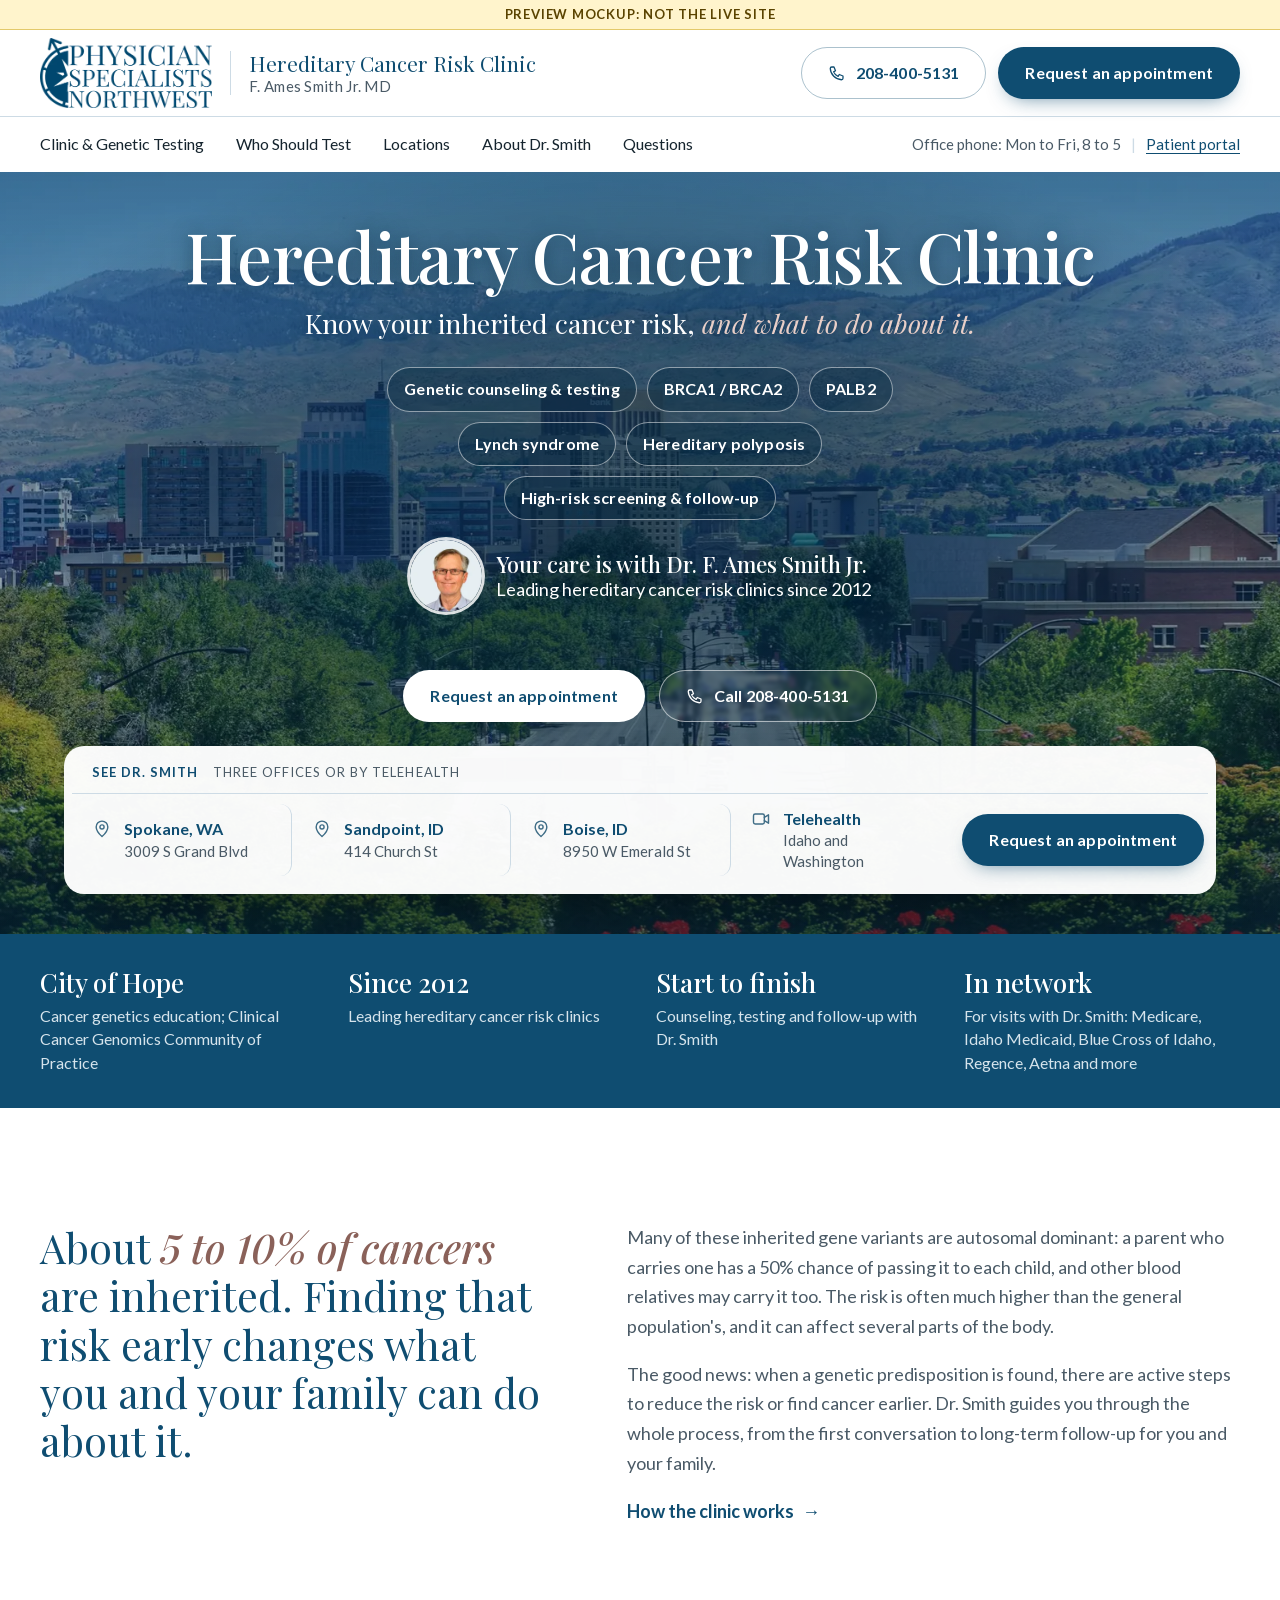
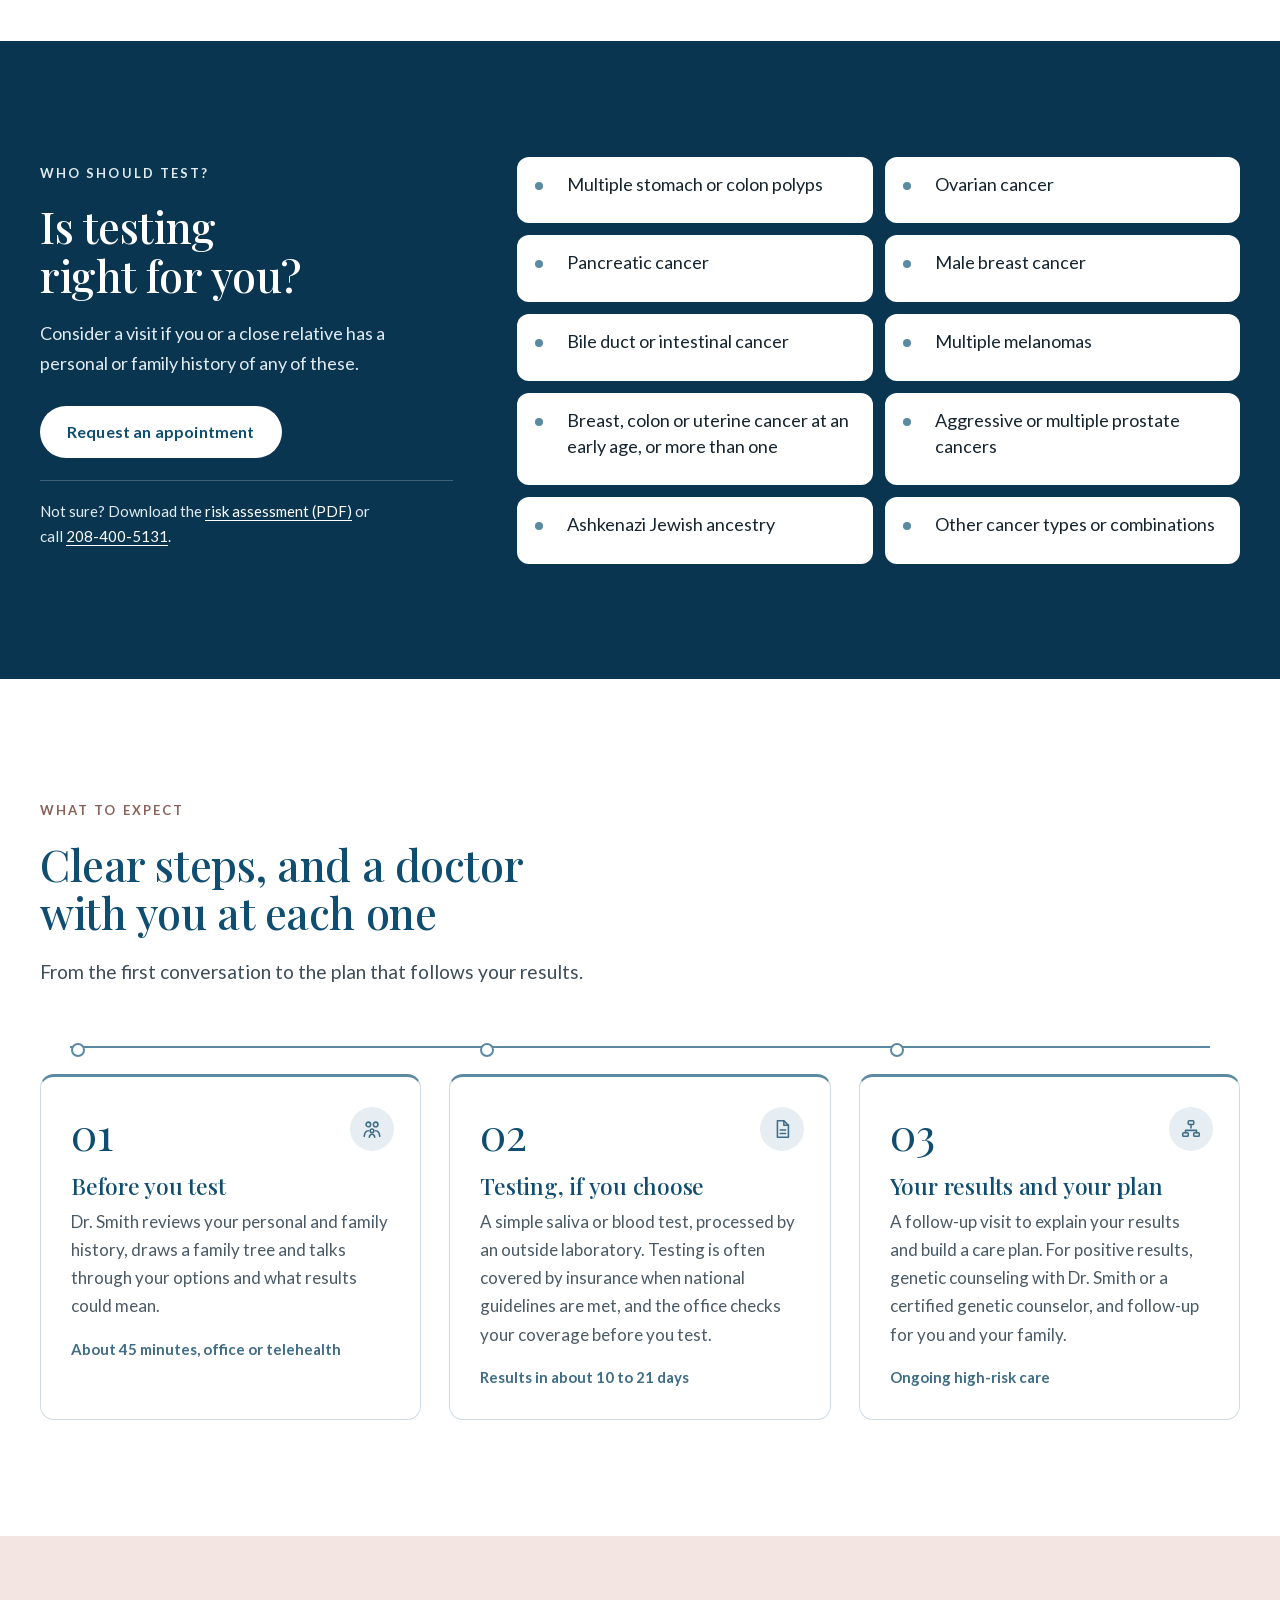
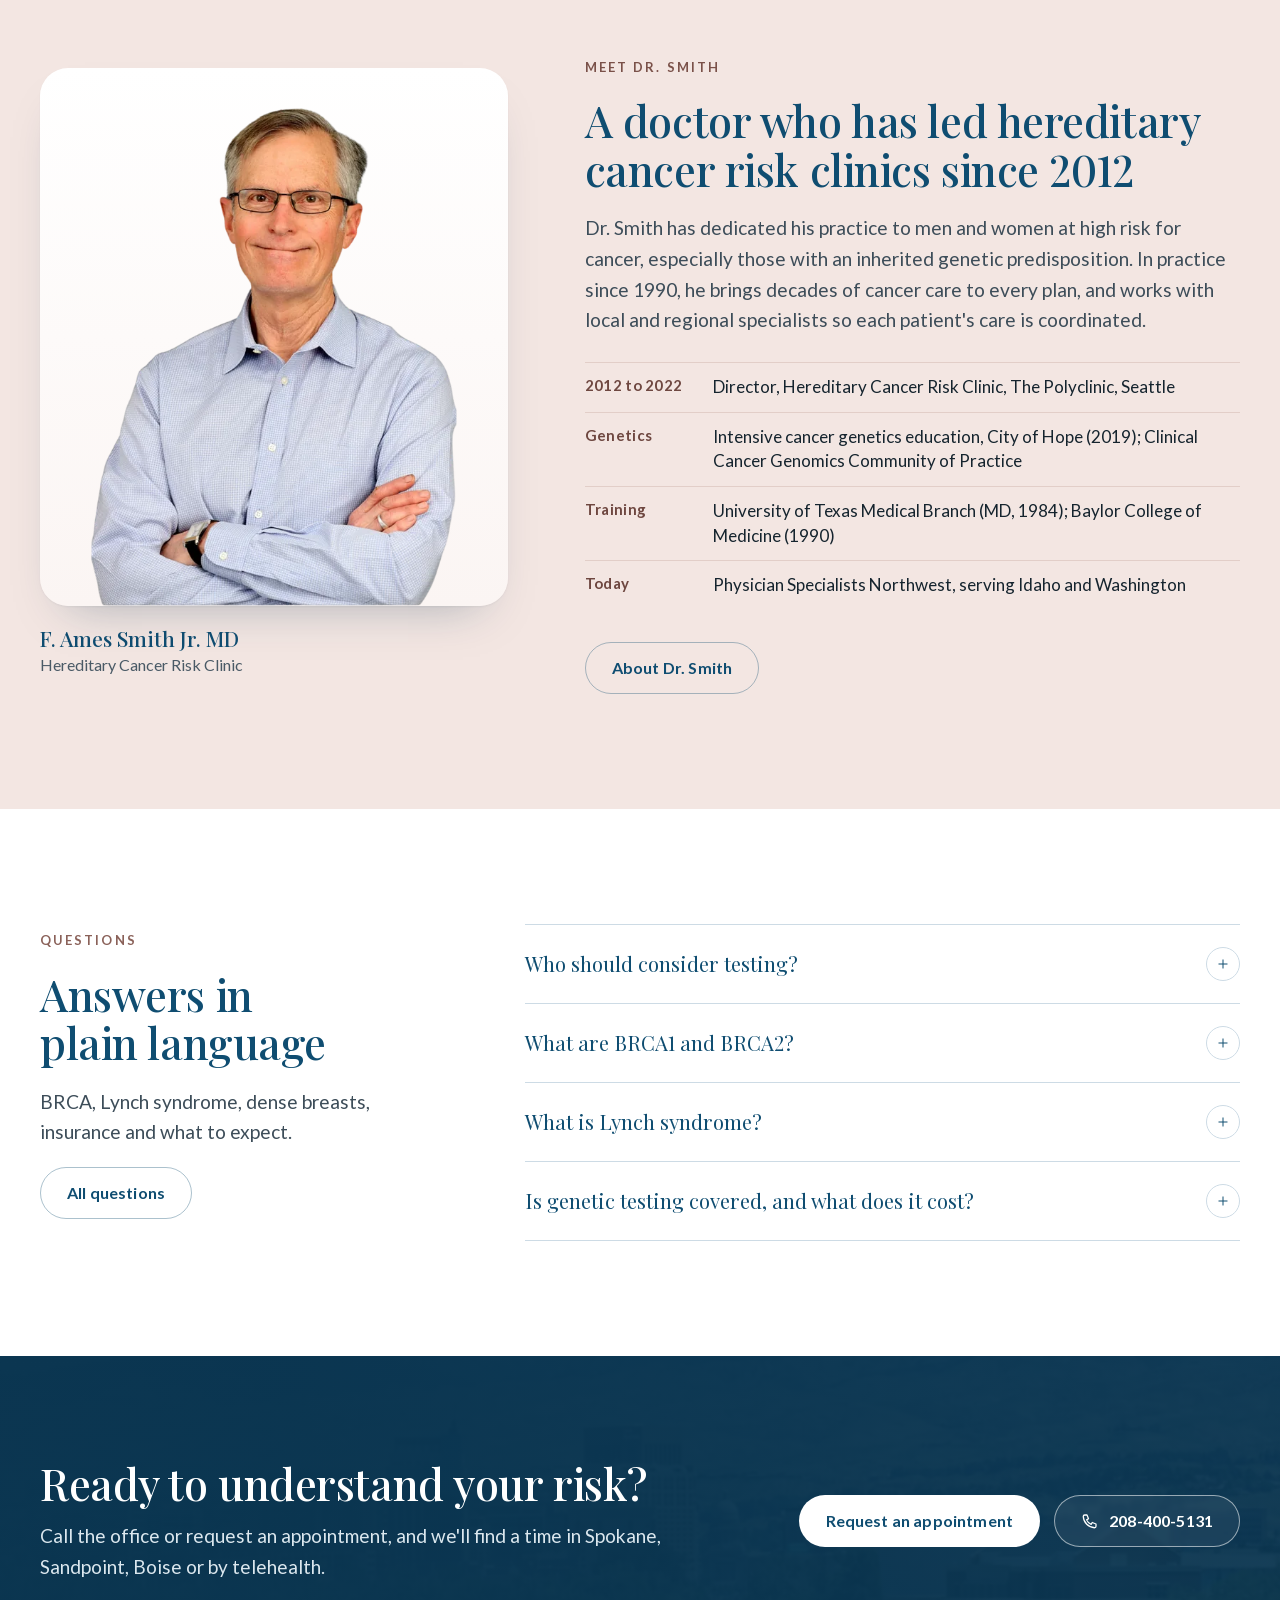
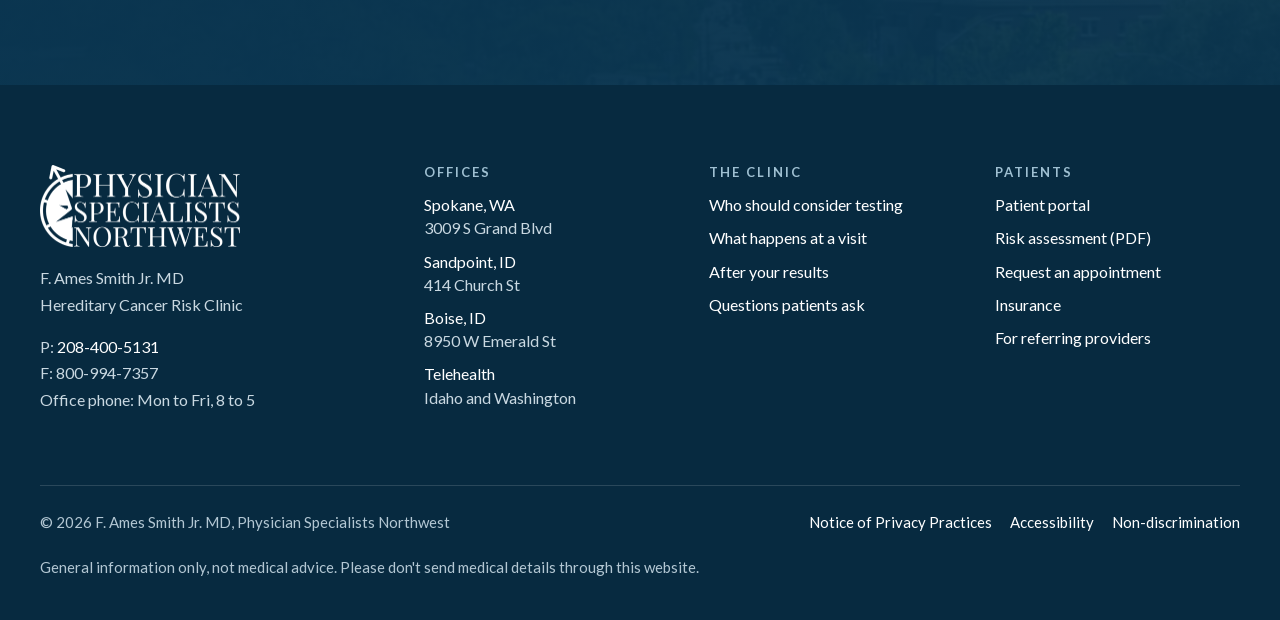
==== psnw/index.html @ 7f8da74e "PSNW preview: ADDED 8 smooth page transitions (cross-document View Transitions + prerender on hover," ====
<!doctype html>
<html lang="en"><head>
<meta charset="utf-8"><meta name="viewport" content="width=device-width, initial-scale=1, viewport-fit=cover">
<title>Hereditary Cancer Risk Clinic | BRCA and Lynch Syndrome Testing | Spokane, Sandpoint, Boise</title>
<meta name="description" content="Dr. F. Ames Smith Jr. leads the Hereditary Cancer Risk Clinic: counseling, genetic testing (BRCA, PALB2, Lynch syndrome) and ongoing care. Offices in Spokane, Sandpoint and Boise, plus telehealth in Idaho and Washington.">
<meta name="robots" content="noindex"><!-- MOCKUP: remove noindex at launch -->
<meta name="theme-color" content="#0f4d71">
<meta property="og:type" content="website"><meta property="og:site_name" content="Physician Specialists Northwest">
<meta property="og:title" content="Hereditary Cancer Risk Clinic | BRCA and Lynch Syndrome Testing | Spokane, Sandpoint, Boise"><meta property="og:description" content="Dr. F. Ames Smith Jr. leads the Hereditary Cancer Risk Clinic: counseling, genetic testing (BRCA, PALB2, Lynch syndrome) and ongoing care. Offices in Spokane, Sandpoint and Boise, plus telehealth in Idaho and Washington.">
<meta property="og:url" content="https://goldwareos.github.io/goldware-previews/psnw/index.html"><meta property="og:image" content="https://goldwareos.github.io/goldware-previews/psnw/assets/img/share-1200x630.jpg">
<meta property="og:image:width" content="1200"><meta property="og:image:height" content="630"><meta property="og:image:alt" content="Hereditary Cancer Risk Clinic, Physician Specialists Northwest, with Dr. F. Ames Smith Jr.">
<meta name="twitter:card" content="summary_large_image"><meta name="twitter:title" content="Hereditary Cancer Risk Clinic | BRCA and Lynch Syndrome Testing | Spokane, Sandpoint, Boise"><meta name="twitter:description" content="Dr. F. Ames Smith Jr. leads the Hereditary Cancer Risk Clinic: counseling, genetic testing (BRCA, PALB2, Lynch syndrome) and ongoing care. Offices in Spokane, Sandpoint and Boise, plus telehealth in Idaho and Washington."><meta name="twitter:image" content="https://goldwareos.github.io/goldware-previews/psnw/assets/img/share-1200x630.jpg">
<link rel="preload" href="assets/fonts/PlayfairDisplay-normal-400-700.woff2" as="font" type="font/woff2" crossorigin>
<link rel="preload" href="assets/fonts/Lato-normal-400.woff2" as="font" type="font/woff2" crossorigin>
<link rel="preload" href="assets/fonts/Lato-normal-700.woff2" as="font" type="font/woff2" crossorigin>
<link rel="preload" as="image" href="assets/img/boise-1080.webp" imagesrcset="assets/img/boise-phone-720.webp 720w, assets/img/boise-1080.webp 1080w, assets/img/boise-1920.webp 1920w" imagesizes="100vw" fetchpriority="high">
<link rel="icon" href="assets/img/favicon.png" type="image/png">
<script>addEventListener('pagereveal',function(e){document.documentElement.dataset.vt=e.viewTransition?'1':'0'})</script>
<script type="speculationrules">{"prerender": [{"where": {"and": [{"selector_matches": "a[href$='.html'], a[href*='.html?'], a[href*='.html#']"}, {"not": {"selector_matches": "a[href^='http'], a[href^='tel:'], a[target]"}}]}, "eagerness": "moderate"}]}</script>
<link rel="stylesheet" href="assets/css/site.css?v=4b7cbd7a">
<script type="application/ld+json">{"@context": "https://schema.org", "@graph": [{"@type": "Physician", "@id": "https://physicianspecialistsnw.com/#dr-smith", "name": "F. Ames Smith Jr., MD", "medicalSpecialty": ["Genetic", "Oncologic"], "telephone": "+1-208-400-5131", "url": "https://physicianspecialistsnw.com/about", "image": "https://physicianspecialistsnw.com/assets/img/dr-smith-700.webp", "alumniOf": [{"@type": "CollegeOrUniversity", "name": "University of Texas Medical Branch at Galveston"}, {"@type": "CollegeOrUniversity", "name": "Baylor College of Medicine"}], "sameAs": ["https://www.healthgrades.com/physician/dr-floyd-smith-yjs8w", "https://doximity.com/pub/floyd-smith-md-17cbc64e", "https://linkedin.com/in/f-ames-smith-jr-md-5452a832", "https://independentdocsid.com/f-ames-smith-jr-md"]}, {"@type": "MedicalClinic", "@id": "https://physicianspecialistsnw.com/locations#spokane", "name": "Hereditary Cancer Risk Clinic, Spokane", "parentOrganization": {"@type": "MedicalOrganization", "name": "Physician Specialists Northwest"}, "telephone": "+1-208-400-5131", "faxNumber": "+1-800-994-7357", "address": {"@type": "PostalAddress", "streetAddress": "3009 S Grand Blvd", "addressLocality": "Spokane", "addressRegion": "WA", "postalCode": "99203", "addressCountry": "US"}, "medicalSpecialty": "Genetic", "employee": {"@id": "https://physicianspecialistsnw.com/#dr-smith"}, "isAcceptingNewPatients": true, "geo": {"@type": "GeoCoordinates", "latitude": 47.627069, "longitude": -117.400809}}, {"@type": "MedicalClinic", "@id": "https://physicianspecialistsnw.com/locations#sandpoint", "name": "Hereditary Cancer Risk Clinic, Sandpoint", "parentOrganization": {"@type": "MedicalOrganization", "name": "Physician Specialists Northwest"}, "telephone": "+1-208-400-5131", "faxNumber": "+1-800-994-7357", "address": {"@type": "PostalAddress", "streetAddress": "414 Church St", "addressLocality": "Sandpoint", "addressRegion": "ID", "postalCode": "83864", "addressCountry": "US"}, "medicalSpecialty": "Genetic", "employee": {"@id": "https://physicianspecialistsnw.com/#dr-smith"}, "isAcceptingNewPatients": true, "geo": {"@type": "GeoCoordinates", "latitude": 48.2741097, "longitude": -116.5521827}}, {"@type": "MedicalClinic", "@id": "https://physicianspecialistsnw.com/locations#boise", "name": "Hereditary Cancer Risk Clinic, Boise", "parentOrganization": {"@type": "MedicalOrganization", "name": "Physician Specialists Northwest"}, "telephone": "+1-208-400-5131", "faxNumber": "+1-800-994-7357", "address": {"@type": "PostalAddress", "streetAddress": "8950 W Emerald St", "addressLocality": "Boise", "addressRegion": "ID", "postalCode": "83704", "addressCountry": "US"}, "medicalSpecialty": "Genetic", "employee": {"@id": "https://physicianspecialistsnw.com/#dr-smith"}, "isAcceptingNewPatients": true, "geo": {"@type": "GeoCoordinates", "latitude": 43.6119471, "longitude": -116.2933028}}]}</script>
</head><body>
<a class="skip" href="#main">Skip to content</a>
<aside class="mock-strip" aria-label="Preview notice">Preview mockup: not the live site</aside>
<header class="site-top"><div class="site-header"><div class="wrap">
<a class="brand" href="index.html" aria-label="Hereditary Cancer Risk Clinic, Physician Specialists Northwest, home"><img src="assets/img/logo-navy-400.webp" width="400" height="166" alt=""><span class="lockup"><img class="mini-mark" src="assets/img/mark-96.webp" width="28" height="28" alt=""><b>Hereditary Cancer Risk Clinic</b><span>F. Ames Smith Jr. MD</span></span></a>
<div class="header-cta"><a class="btn btn-outline" href="tel:+12084005131"><svg class="" viewBox="0 0 24 24" fill="none" stroke="currentColor" stroke-width="1.7" stroke-linecap="round" stroke-linejoin="round" aria-hidden="true"><path d="M5 4h3l2 5-2.5 1.5a11 11 0 0 0 6 6L15 14l5 2v3a2 2 0 0 1-2 2A16 16 0 0 1 3 6a2 2 0 0 1 2-2"/></svg>208-400-5131</a><a class="btn btn-primary" href="request.html">Request an appointment</a></div>
<button class="menu-toggle" type="button" aria-expanded="false" aria-controls="mobile-nav"><svg class="i-open" viewBox="0 0 24 24" fill="none" stroke="currentColor" stroke-width="1.7" stroke-linecap="round" stroke-linejoin="round" aria-hidden="true"><path d="M4 7h16M4 12h16M4 17h16"/></svg><svg class="i-close" viewBox="0 0 24 24" fill="none" stroke="currentColor" stroke-width="1.7" stroke-linecap="round" stroke-linejoin="round" aria-hidden="true"><path d="M6 6l12 12M18 6 6 18"/></svg><span class="label">Menu</span></button>
</div>
<div class="nav-row"><div class="wrap"><nav class="nav" aria-label="Main"><ul><li><a href="clinic.html">Clinic &amp; Genetic Testing</a></li><li><a href="clinic.html#who">Who Should Test</a></li><li><a href="locations.html">Locations</a></li><li><a href="about.html">About Dr. Smith</a></li><li><a href="faq.html">Questions</a></li></ul></nav>
<p class="nav-meta">Office phone: Mon to Fri, 8 to 5<span class="sep">|</span><a href="https://pp-wfe-999.advancedmd.com/157589/account/logon">Patient portal</a></p><a class="btn btn-primary nav-cta" href="request.html">Request an appointment</a></div></div>
</div></header>
<div class="mobile-nav" id="mobile-nav"><ul><li><a href="index.html">Home</a></li><li><a href="clinic.html">Clinic &amp; Genetic Testing</a></li><li><a href="clinic.html#who">Who Should Test</a></li><li><a href="locations.html">Locations</a></li><li><a href="about.html">About Dr. Smith</a></li><li><a href="faq.html">Questions</a></li></ul>
<a class="btn btn-primary" href="request.html">Request an appointment</a><a class="btn btn-outline" href="tel:+12084005131"><svg class="" viewBox="0 0 24 24" fill="none" stroke="currentColor" stroke-width="1.7" stroke-linecap="round" stroke-linejoin="round" aria-hidden="true"><path d="M5 4h3l2 5-2.5 1.5a11 11 0 0 0 6 6L15 14l5 2v3a2 2 0 0 1-2 2A16 16 0 0 1 3 6a2 2 0 0 1 2-2"/></svg>Call 208-400-5131</a>
<p style="margin-top:22px;color:var(--muted);font-size:15px">Office phone: Mon to Fri, 8 to 5. <a href="https://pp-wfe-999.advancedmd.com/157589/account/logon">Patient portal</a></p></div>
<main id="main">

<section class="hero hero-b" aria-labelledby="hero-title">
  <div class="hero-media"><img src="assets/img/boise-1920.webp" srcset="assets/img/boise-phone-720.webp 720w, assets/img/boise-1080.webp 1080w, assets/img/boise-1920.webp 1920w" sizes="100vw" width="1920" height="1080" alt="" fetchpriority="high"></div>
  <div class="hero-inner">
    <h1 id="hero-title">Hereditary Cancer Risk Clinic</h1>
    <p class="hero-sub">Know your inherited cancer risk, <em>and what to do about it.</em></p>
    <ul class="specialties" aria-label="What the clinic does"><li><a href="clinic.html#services">Genetic counseling &amp; testing</a></li><li><a href="faq.html#brca">BRCA1 / BRCA2</a></li><li><a href="faq.html#palb2">PALB2</a></li><li><a href="faq.html#lynch">Lynch syndrome</a></li><li><a href="faq.html#polyposis">Hereditary polyposis</a></li><li><a href="clinic.html#after">High-risk screening &amp; follow-up</a></li></ul>
    <p class="hero-cred"><img src="assets/img/dr-smith-avatar.webp" width="160" height="160" alt=""><span><b>Your care is with Dr. F. Ames Smith Jr.</b>Leading hereditary cancer risk clinics since 2012</span></p>
    <div class="hero-actions"><a class="btn btn-light" href="request.html">Request an appointment</a><a class="btn btn-ghost-light" href="tel:+12084005131"><svg class="" viewBox="0 0 24 24" fill="none" stroke="currentColor" stroke-width="1.7" stroke-linecap="round" stroke-linejoin="round" aria-hidden="true"><path d="M5 4h3l2 5-2.5 1.5a11 11 0 0 0 6 6L15 14l5 2v3a2 2 0 0 1-2 2A16 16 0 0 1 3 6a2 2 0 0 1 2-2"/></svg>Call 208-400-5131</a></div>
  </div>
  <div class="hero-dock reveal d2" role="region" aria-label="Where Dr. Smith sees patients">
    <p class="dock-label"><b>See Dr. Smith</b><span>Three offices or by telehealth</span></p>
    <a class="dock-item" href="locations.html#spokane"><svg class="" viewBox="0 0 24 24" fill="none" stroke="currentColor" stroke-width="1.7" stroke-linecap="round" stroke-linejoin="round" aria-hidden="true"><path d="M12 21s-7-6.2-7-11.5A7 7 0 0 1 19 9.5C19 14.8 12 21 12 21z"/><circle cx="12" cy="9.5" r="2.5"/></svg><span><b>Spokane, WA</b>3009 S Grand Blvd</span></a><a class="dock-item" href="locations.html#sandpoint"><svg class="" viewBox="0 0 24 24" fill="none" stroke="currentColor" stroke-width="1.7" stroke-linecap="round" stroke-linejoin="round" aria-hidden="true"><path d="M12 21s-7-6.2-7-11.5A7 7 0 0 1 19 9.5C19 14.8 12 21 12 21z"/><circle cx="12" cy="9.5" r="2.5"/></svg><span><b>Sandpoint, ID</b>414 Church St</span></a><a class="dock-item" href="locations.html#boise"><svg class="" viewBox="0 0 24 24" fill="none" stroke="currentColor" stroke-width="1.7" stroke-linecap="round" stroke-linejoin="round" aria-hidden="true"><path d="M12 21s-7-6.2-7-11.5A7 7 0 0 1 19 9.5C19 14.8 12 21 12 21z"/><circle cx="12" cy="9.5" r="2.5"/></svg><span><b>Boise, ID</b>8950 W Emerald St</span></a>
    <a class="dock-item" href="locations.html#telehealth"><svg class="" viewBox="0 0 24 24" fill="none" stroke="currentColor" stroke-width="1.7" stroke-linecap="round" stroke-linejoin="round" aria-hidden="true"><rect x="3" y="6" width="13" height="12" rx="2"/><path d="m16 10 5-3v10l-5-3"/></svg><span><b>Telehealth</b>Idaho and Washington</span></a>
    <a class="btn btn-primary" href="request.html">Request an appointment</a>
  </div>
</section>
<section class="cred-strip" aria-label="Why patients choose the clinic"><div class="wrap"><ul>
  <li><b>City of Hope</b><span>Cancer genetics education; Clinical Cancer Genomics Community of Practice</span></li>
  <li><b>Since 2012</b><span>Leading hereditary cancer risk clinics</span></li>
  <li><b>Start to finish</b><span>Counseling, testing and follow-up with Dr. Smith</span></li>
  <li><b>In network</b><span>For visits with Dr. Smith: Medicare, Idaho Medicaid, Blue Cross of Idaho, Regence, Aetna and more</span></li>
</ul></div></section>

<section class="section"><div class="wrap statement">
  <p class="big reveal">About <strong>5 to 10% of cancers</strong> are inherited. Finding that risk early changes what you and your family can do about it.</p>
  <div class="body reveal d1">
    <p>Many of these inherited gene variants are autosomal dominant: a parent who carries one has a 50% chance of passing it to each child, and other blood relatives may carry it too. The risk is often much higher than the general population's, and it can affect several parts of the body.</p>
    <p>The good news: when a genetic predisposition is found, there are active steps to reduce the risk or find cancer earlier. Dr. Smith guides you through the whole process, from the first conversation to long-term follow-up for you and your family.</p>
    <a class="link-arrow" href="clinic.html">How the clinic works</a>
  </div>
</div></section>

<section class="section band-navy" id="who"><div class="wrap">
  <div class="who-card reveal">
    <div class="aside"><p class="eyebrow">Who should test?</p><h2>Is testing right for you?</h2>
      <p>Consider a visit if you or a close relative has a personal or family history of any of these.</p>
      <a class="btn btn-light" href="request.html" style="margin-top:10px">Request an appointment</a>
      <p class="note">Not sure? Download the <a href="https://assets.cdn.filesafe.space/t2vMjWB3c8cz5rl9CGtm/media/6a6a5ecaeb781ab262b38d50.pdf">risk assessment (PDF)</a> or call <a href="tel:+12084005131">208-400-5131</a>.</p></div>
    <ul class="checklist"><li><span class="dot" aria-hidden="true"></span><span>Multiple stomach or colon polyps</span></li><li><span class="dot" aria-hidden="true"></span><span>Ovarian cancer</span></li><li><span class="dot" aria-hidden="true"></span><span>Pancreatic cancer</span></li><li><span class="dot" aria-hidden="true"></span><span>Male breast cancer</span></li><li><span class="dot" aria-hidden="true"></span><span>Bile duct or intestinal cancer</span></li><li><span class="dot" aria-hidden="true"></span><span>Multiple melanomas</span></li><li><span class="dot" aria-hidden="true"></span><span>Breast, colon or uterine cancer at an early age, or more than one</span></li><li><span class="dot" aria-hidden="true"></span><span>Aggressive or multiple prostate cancers</span></li><li><span class="dot" aria-hidden="true"></span><span>Ashkenazi Jewish ancestry</span></li><li><span class="dot" aria-hidden="true"></span><span>Other cancer types or combinations</span></li></ul>
  </div>
</div></section>

<section class="section"><div class="wrap">
  <div class="section-head reveal"><p class="eyebrow">What to expect</p><h2>Clear steps, and a doctor with you at each one</h2>
  <p class="lede">From the first conversation to the plan that follows your results.</p></div>
  <ol class="steps reveal draw">
    <li class="reveal"><span class="step-ic"><svg class="" viewBox="0 0 24 24" fill="none" stroke="currentColor" stroke-width="1.7" stroke-linecap="round" stroke-linejoin="round" aria-hidden="true"><circle cx="8" cy="7" r="2.5"/><circle cx="16" cy="7" r="2.5"/><circle cx="12" cy="14" r="2"/><path d="M3.5 20c.5-4 2.3-6 4.5-6M20.5 20c-.5-4-2.3-6-4.5-6M9 21c.3-2.2 1.3-3.3 3-3.3s2.7 1.1 3 3.3"/></svg></span><h3>Before you test</h3><p>Dr. Smith reviews your personal and family history, draws a family tree and talks through your options and what results could mean.</p><p class="meta">About 45 minutes, office or telehealth</p></li>
    <li class="reveal d1"><span class="step-ic"><svg class="" viewBox="0 0 24 24" fill="none" stroke="currentColor" stroke-width="1.7" stroke-linecap="round" stroke-linejoin="round" aria-hidden="true"><path d="M7 3h7l5 5v13H7z"/><path d="M14 3v5h5M10 13h6M10 17h6"/></svg></span><h3>Testing, if you choose</h3><p>A simple saliva or blood test, processed by an outside laboratory. Testing is often covered by insurance when national guidelines are met, and the office checks your coverage before you test.</p><p class="meta">Results in about 10 to 21 days</p></li>
    <li class="reveal d2"><span class="step-ic"><svg class="" viewBox="0 0 24 24" fill="none" stroke="currentColor" stroke-width="1.7" stroke-linecap="round" stroke-linejoin="round" aria-hidden="true"><rect x="9" y="3" width="6" height="4" rx="1"/><rect x="3" y="16" width="6" height="4" rx="1"/><rect x="15" y="16" width="6" height="4" rx="1"/><path d="M12 7v4M6 16v-2.5h12V16"/></svg></span><h3>Your results and your plan</h3><p>A follow-up visit to explain your results and build a care plan. For positive results, genetic counseling with Dr. Smith or a certified genetic counselor, and follow-up for you and your family.</p><p class="meta">Ongoing high-risk care</p></li>
  </ol>
</div></section>

<section class="section band-rose"><div class="wrap doctor">
  <figure class="portrait-fig reveal"><div class="portrait"><img src="assets/img/dr-smith-700.webp" srcset="assets/img/dr-smith-700.webp 514w, assets/img/dr-smith-1100.webp 807w" sizes="(max-width: 1024px) 80vw, 420px" width="807" height="1100" alt="Dr. F. Ames Smith Jr." loading="lazy"></div><p class="badge"><b>F. Ames Smith Jr. MD</b>Hereditary Cancer Risk Clinic</p></figure>
  <div class="reveal d1"><p class="eyebrow">Meet Dr. Smith</p>
    <h2>A doctor who has led hereditary cancer risk clinics since 2012</h2>
    <p class="lede">Dr. Smith has dedicated his practice to men and women at high risk for cancer, especially those with an inherited genetic predisposition. In practice since 1990, he brings decades of cancer care to every plan, and works with local and regional specialists so each patient's care is coordinated.</p>
    <ul class="pedigree">
      <li><span>2012 to 2022</span><span>Director, Hereditary Cancer Risk Clinic, The Polyclinic, Seattle</span></li>
      <li><span>Genetics</span><span>Intensive cancer genetics education, City of Hope (2019); Clinical Cancer Genomics Community of Practice</span></li>
      <li><span>Training</span><span>University of Texas Medical Branch (MD, 1984); Baylor College of Medicine (1990)</span></li>
      <li><span>Today</span><span>Physician Specialists Northwest, serving Idaho and Washington</span></li>
    </ul>
    <a class="btn btn-outline" href="about.html">About Dr. Smith</a>
  </div>
</div></section>

<section class="section"><div class="wrap faq-teaser">
  <div class="reveal"><p class="eyebrow">Questions</p><h2>Answers in plain language</h2><p class="lede">BRCA, Lynch syndrome, dense breasts, insurance and what to expect.</p>
    <a class="btn btn-outline" href="faq.html">All questions</a>
</div>
  <div class="reveal d1"><div class="accordion"><details><summary><span>Who should consider testing?</span><span class="pm"><svg class="" viewBox="0 0 24 24" fill="none" stroke="currentColor" stroke-width="1.7" stroke-linecap="round" stroke-linejoin="round" aria-hidden="true"><path d="M12 5v14M5 12h14"/></svg></span></summary><div class="answer"><p>Testing is worth discussing if you or a close relative has had:</p><ul><li>Multiple stomach or colon polyps</li><li>Ovarian cancer</li><li>Pancreatic cancer</li><li>Male breast cancer</li><li>Bile duct or intestinal cancer</li><li>Multiple melanomas</li><li>Breast, colon or uterine cancer at an early age, or more than one</li><li>Aggressive or multiple prostate cancers</li><li>Ashkenazi Jewish ancestry</li><li>Other cancer types or combinations</li></ul><p>A relative who has already tested positive is another reason to talk with Dr. Smith.</p></div></details><details><summary><span>What are BRCA1 and BRCA2?</span><span class="pm"><svg class="" viewBox="0 0 24 24" fill="none" stroke="currentColor" stroke-width="1.7" stroke-linecap="round" stroke-linejoin="round" aria-hidden="true"><path d="M12 5v14M5 12h14"/></svg></span></summary><div class="answer"><p>BRCA1 and BRCA2 are the best-known genes linked to inherited breast and ovarian cancer risk. Harmful variants in them are also linked to pancreatic and prostate cancer. If testing finds a harmful BRCA1 or BRCA2 variant, screening and prevention plans can lower risk or catch cancer earlier. <span class="draft">Draft for Dr. Smith</span></p></div></details><details><summary><span>What is Lynch syndrome?</span><span class="pm"><svg class="" viewBox="0 0 24 24" fill="none" stroke="currentColor" stroke-width="1.7" stroke-linecap="round" stroke-linejoin="round" aria-hidden="true"><path d="M12 5v14M5 12h14"/></svg></span></summary><div class="answer"><p>Lynch syndrome is an inherited condition, caused by a harmful variant in genes such as MLH1, MSH2 or MSH6, that raises the risk of colon and uterine cancer and several others, often at younger ages. Knowing about it means colon and other screening can start earlier. <span class="draft">Draft for Dr. Smith</span></p></div></details><details><summary><span>Is genetic testing covered, and what does it cost?</span><span class="pm"><svg class="" viewBox="0 0 24 24" fill="none" stroke="currentColor" stroke-width="1.7" stroke-linecap="round" stroke-linejoin="round" aria-hidden="true"><path d="M12 5v14M5 12h14"/></svg></span></summary><div class="answer"><p>Your visits with Dr. Smith are billed to your health insurance. The genetic test itself is processed by an outside laboratory, separately from your visits. Genetic testing is often covered by insurance when national testing guidelines are met, and what you pay depends on your plan. The office checks your coverage before you test. Questions about cost? Call <a href="tel:+12084005131">208-400-5131</a>. <span class="draft">Draft for Dr. Smith</span></p></div></details></div></div>
</div></section>

<section class="cta-band"><div class="wrap">
  <div><h2>Ready to understand your risk?</h2><p>Call the office or request an appointment, and we'll find a time in Spokane, Sandpoint, Boise or by telehealth.</p></div>
  <div class="actions"><a class="btn btn-light" href="request.html">Request an appointment</a><a class="btn btn-ghost-light" href="tel:+12084005131"><svg class="" viewBox="0 0 24 24" fill="none" stroke="currentColor" stroke-width="1.7" stroke-linecap="round" stroke-linejoin="round" aria-hidden="true"><path d="M5 4h3l2 5-2.5 1.5a11 11 0 0 0 6 6L15 14l5 2v3a2 2 0 0 1-2 2A16 16 0 0 1 3 6a2 2 0 0 1 2-2"/></svg>208-400-5131</a></div>
</div></section>

</main>
<footer class="site-footer"><div class="wrap"><div class="cols">
<div><img src="assets/img/logo-white-400.webp" width="400" height="166" alt="Physician Specialists Northwest" loading="lazy">
<p>F. Ames Smith Jr. MD<br>Hereditary Cancer Risk Clinic</p><p>P: <a href="tel:+12084005131">208-400-5131</a><br>F: <span class="nowrap">800-994-7357</span><br>Office phone: Mon to Fri, 8 to 5</p></div>
<div><h3>Offices</h3><ul><li><a href="locations.html#spokane">Spokane, WA</a><br>3009 S Grand Blvd</li><li><a href="locations.html#sandpoint">Sandpoint, ID</a><br>414 Church St</li><li><a href="locations.html#boise">Boise, ID</a><br>8950 W Emerald St</li><li><a href="locations.html#telehealth">Telehealth</a><br>Idaho and Washington</li></ul></div>
<div><h3>The clinic</h3><ul><li><a href="clinic.html#who">Who should consider testing</a></li><li><a href="clinic.html#visit">What happens at a visit</a></li><li><a href="clinic.html#after">After your results</a></li><li><a href="faq.html">Questions patients ask</a></li></ul></div>
<div><h3>Patients</h3><ul><li><a href="https://pp-wfe-999.advancedmd.com/157589/account/logon">Patient portal</a></li><li><a href="https://assets.cdn.filesafe.space/t2vMjWB3c8cz5rl9CGtm/media/6a6a5ecaeb781ab262b38d50.pdf">Risk assessment (PDF)</a></li><li><a href="request.html">Request an appointment</a></li><li><a href="faq.html#insurance">Insurance</a></li><li><a href="clinic.html#referrals">For referring providers</a></li></ul></div>
</div><div class="legal"><span>&copy; 2026 F. Ames Smith Jr. MD, Physician Specialists Northwest</span><span class="legal-links"><a href="legal.html#privacy">Notice of Privacy Practices</a><a href="legal.html#accessibility">Accessibility</a><a href="legal.html#nondiscrimination">Non-discrimination</a></span><span>General information only, not medical advice. Please don't send medical details through this website.</span></div></div></footer>
<nav class="action-bar" aria-label="Quick actions"><a class="btn btn-outline" href="tel:+12084005131"><svg class="" viewBox="0 0 24 24" fill="none" stroke="currentColor" stroke-width="1.7" stroke-linecap="round" stroke-linejoin="round" aria-hidden="true"><path d="M5 4h3l2 5-2.5 1.5a11 11 0 0 0 6 6L15 14l5 2v3a2 2 0 0 1-2 2A16 16 0 0 1 3 6a2 2 0 0 1 2-2"/></svg>Call</a><a class="btn btn-primary" href="request.html">Request an appointment</a></nav>
<script src="assets/js/site.js?v=ef774041" defer></script>
</body></html>
---- psnw/assets/css/site.css ----
/* Physician Specialists Northwest: hereditary-only refresh (MOCKUP, Nov 2026).
   Brand kept from the live site: logo, navy #0f4d71, sky #5b89a2, mist #f4f7f8, rose #a67c74.
   Type: Playfair Display (the logo's typeface) for display, Lato (the business card's typeface) for text.
   Text colours are tuned to pass WCAG AA; #5b89a2 and #a67c74 are used for accents and large text only. */
@font-face{font-family:'Lato';font-style:normal;font-weight:400;font-display:swap;src:url(../fonts/Lato-normal-400.woff2) format('woff2');unicode-range:U+0000-00FF,U+0131,U+0152-0153,U+02BB-02BC,U+02C6,U+02DA,U+02DC,U+0304,U+0308,U+0329,U+2000-206F,U+20AC,U+2122,U+2191,U+2193,U+2212,U+2215,U+FEFF,U+FFFD}
@font-face{font-family:'Lato';font-style:normal;font-weight:700;font-display:swap;src:url(../fonts/Lato-normal-700.woff2) format('woff2');unicode-range:U+0000-00FF,U+0131,U+0152-0153,U+02BB-02BC,U+02C6,U+02DA,U+02DC,U+0304,U+0308,U+0329,U+2000-206F,U+20AC,U+2122,U+2191,U+2193,U+2212,U+2215,U+FEFF,U+FFFD}
@font-face{font-family:'Playfair Display';font-style:italic;font-weight:400 500;font-display:swap;src:url(../fonts/PlayfairDisplay-italic-400-500.woff2) format('woff2');unicode-range:U+0000-00FF,U+0131,U+0152-0153,U+02BB-02BC,U+02C6,U+02DA,U+02DC,U+0304,U+0308,U+0329,U+2000-206F,U+20AC,U+2122,U+2191,U+2193,U+2212,U+2215,U+FEFF,U+FFFD}
@font-face{font-family:'Playfair Display';font-style:normal;font-weight:400 700;font-display:swap;src:url(../fonts/PlayfairDisplay-normal-400-700.woff2) format('woff2');unicode-range:U+0000-00FF,U+0131,U+0152-0153,U+02BB-02BC,U+02C6,U+02DA,U+02DC,U+0304,U+0308,U+0329,U+2000-206F,U+20AC,U+2122,U+2191,U+2193,U+2212,U+2215,U+FEFF,U+FFFD}

:root {
  --navy: #0f4d71;
  --navy-deep: #0a3550;
  --navy-ink: #072a40;
  --sky: #5b89a2;
  --sky-text: #3f6d86;
  --sky-soft: #e6eef3;
  --mist: #f4f7f8;
  --paper: #fbfaf7;
  --rose: #a67c74;
  --rose-text: #8a6159;
  --rose-soft: #f6eeec;
  --ink: #15242e;
  --muted: #4a5a66;
  --line: #dbe4ea;
  --white: #fff;
  --serif: "Playfair Display", Georgia, "Times New Roman", serif;
  --sans: "Lato", -apple-system, BlinkMacSystemFont, "Segoe UI", Roboto, Arial, sans-serif;
  --ease: cubic-bezier(.22, 1, .36, 1);
  --radius: 14px;
  --shadow: 0 1px 2px rgba(10, 53, 80, .06), 0 12px 32px -12px rgba(10, 53, 80, .18);
  --wrap: 1200px;
}

*, *::before, *::after { box-sizing: border-box; }
html { -webkit-text-size-adjust: 100%; scroll-behavior: smooth; }
body {
  margin: 0; font-family: var(--sans); font-size: 18px; line-height: 1.65; color: var(--ink);
  background: var(--white); -webkit-font-smoothing: antialiased; text-rendering: optimizeLegibility;
}
img { max-width: 100%; display: block; height: auto; }
a { color: var(--navy); text-underline-offset: 3px; text-decoration-thickness: 1px; }
a:hover { color: var(--navy-deep); }
:focus-visible { outline: 3px solid #e3a008; outline-offset: 3px; border-radius: 4px; }
.wrap { width: min(var(--wrap), 100% - 48px); margin-inline: auto; }
.narrow { width: min(820px, 100% - 48px); margin-inline: auto; }
.skip { position: absolute; left: -9999px; top: 8px; background: #fff; padding: 10px 16px; z-index: 100; }
.skip:focus { left: 12px; }
.visually-hidden { position: absolute !important; width: 1px; height: 1px; overflow: hidden; clip: rect(0 0 0 0); white-space: nowrap; }

h1, h2, h3, h4, .accordion summary, .quote, .statement .big { font-variant-numeric: lining-nums; }
h1, h2, h3, h4 { font-family: var(--serif); color: var(--navy); font-weight: 500; line-height: 1.12; letter-spacing: -.01em; margin: 0 0 .45em; text-wrap: balance; }
h1 { font-size: clamp(40px, 5.2vw, 68px); }
h2 { font-size: clamp(31px, 3.4vw, 46px); }
h3 { font-size: clamp(22px, 1.8vw, 26px); }
h4 { font-family: var(--sans); font-size: 15px; font-weight: 700; letter-spacing: .12em; text-transform: uppercase; color: var(--sky-text); }
p { margin: 0 0 1em; text-wrap: pretty; }
.eyebrow { display: inline-flex; align-items: center; gap: 10px; font-size: 13px; font-weight: 700; letter-spacing: .16em; text-transform: uppercase; color: var(--sky-text); margin-bottom: 18px; }
.lede { font-size: clamp(19px, 1.5vw, 22px); line-height: 1.6; color: var(--muted); max-width: 62ch; }
em.accent { font-style: italic; color: var(--sky-text); }
.draft { display: inline-block; font-family: var(--sans); font-size: 12px; font-weight: 700; letter-spacing: .06em; text-transform: uppercase; color: #6b5200; background: #fff4cc; border: 1px dashed #c9a227; border-radius: 999px; padding: 1px 9px; vertical-align: middle; white-space: nowrap; }

/* Buttons */
.btn { display: inline-flex; align-items: center; justify-content: center; gap: 10px; min-height: 52px; padding: 0 26px; border-radius: 999px; font: 700 16px/1 var(--sans); letter-spacing: .01em; text-decoration: none; border: 1.5px solid transparent; transition: transform .25s var(--ease), background-color .25s var(--ease), color .25s var(--ease), border-color .25s var(--ease), box-shadow .25s var(--ease); white-space: nowrap; cursor: pointer; }
.btn svg { width: 18px; height: 18px; flex: none; }
.btn-primary { background: var(--navy); color: #fff; box-shadow: 0 8px 20px -10px rgba(15, 77, 113, .7); }
.btn-primary:hover { background: var(--navy-deep); color: #fff; transform: translateY(-1px); }
.btn-light { background: #fff; color: var(--navy); }
.btn-light:hover { background: var(--sky-soft); color: var(--navy-deep); transform: translateY(-1px); }
.btn-outline { border-color: rgba(15, 77, 113, .35); color: var(--navy); background: transparent; }
.btn-outline:hover { border-color: var(--navy); background: var(--sky-soft); }
.btn-ghost-light { border-color: rgba(255, 255, 255, .55); color: #fff; background: rgba(255, 255, 255, .06); backdrop-filter: blur(2px); }
.btn-ghost-light:hover { border-color: #fff; background: rgba(255, 255, 255, .14); color: #fff; }
.link-arrow { font-weight: 700; text-decoration: none; display: inline-flex; align-items: center; gap: 8px; }
.link-arrow::after { content: "\2192"; transition: transform .25s var(--ease); }
.link-arrow:hover::after { transform: translateX(4px); }

/* Utility bar + header */
.utility { background: var(--navy-ink); color: #dfe9ef; font-size: 15px; }
.utility .wrap { display: flex; justify-content: space-between; align-items: center; gap: 20px; min-height: 40px; }
.utility a { color: #fff; text-decoration: none; }
.utility a:hover { text-decoration: underline; color: #fff; }
.utility .sep { opacity: .45; margin: 0 10px; }
.site-top { display: contents; }
.site-header { position: sticky; top: 0; z-index: 50; background: rgba(255, 255, 255, .94); backdrop-filter: saturate(1.4) blur(12px); border-bottom: 1px solid transparent; transition: border-color .3s, box-shadow .3s; }
.site-header.scrolled { border-color: var(--line); box-shadow: 0 6px 24px -18px rgba(10, 53, 80, .5); }
.site-header > .wrap { display: flex; align-items: center; justify-content: space-between; gap: 28px; min-height: 86px; }
.nav-row { border-top: 1px solid var(--line); }
.nav-row .wrap { display: flex; align-items: center; justify-content: space-between; gap: 24px; min-height: 52px; }
.nav-meta { margin: 0; font-size: 15px; color: var(--muted); white-space: nowrap; }
.nav-meta .sep { margin: 0 10px; color: var(--line); }
.nav-meta a { color: var(--navy); }
.brand { display: flex; align-items: center; gap: 18px; text-decoration: none; flex: none; }
.brand img { width: 172px; height: auto; }
.lockup { display: flex; flex-direction: column; gap: 3px; padding-left: 18px; border-left: 1.5px solid var(--line); line-height: 1.15; }
.lockup b { font-family: var(--serif); font-weight: 400; font-size: 21px; color: var(--navy); white-space: nowrap; }
.lockup span { font-size: 15px; color: var(--muted); letter-spacing: .02em; white-space: nowrap; }
.nav ul { list-style: none; display: flex; align-items: center; gap: 32px; margin: 0; padding: 0; }
.nav a { position: relative; display: block; color: var(--ink); text-decoration: none; font-size: 16px; font-weight: 400; white-space: nowrap; padding: 14px 0; }
.nav a::after { content: ""; position: absolute; left: 0; right: 0; bottom: 0; height: 2px; background: var(--sky); transform: scaleX(0); transform-origin: left; transition: transform .35s var(--ease); }
.nav a:hover::after, .nav a[aria-current="page"]::after { transform: scaleX(1); }
.nav a[aria-current="page"] { color: var(--navy); font-weight: 700; }
.header-cta { display: flex; gap: 12px; align-items: center; }
.menu-toggle { display: none; align-items: center; gap: 8px; min-height: 48px; min-width: 48px; padding: 0 14px; border: 1.5px solid var(--line); border-radius: 999px; background: #fff; color: var(--navy); font: 700 15px var(--sans); }
.menu-toggle svg { width: 20px; height: 20px; }
.mobile-nav { display: none; }

/* Home hero */
.hero { position: relative; isolation: isolate; color: #fff; overflow: hidden; background: var(--navy-ink); }
.hero-media { position: absolute; inset: -6% 0 -6% 0; z-index: -2; will-change: transform; }
.hero-media img { width: 100%; height: 100%; object-fit: cover; object-position: 62% 42%; }
.hero::before { content: ""; position: absolute; inset: 0; z-index: -1;
  background:
    linear-gradient(100deg, rgba(7, 42, 64, .92) 0%, rgba(10, 53, 80, .84) 34%, rgba(15, 77, 113, .42) 62%, rgba(15, 77, 113, .08) 100%),
    linear-gradient(180deg, rgba(7, 42, 64, 0) 55%, rgba(7, 42, 64, .55) 100%); }
.hero .wrap { min-height: min(760px, 86vh); display: grid; grid-template-columns: minmax(0, 7fr) minmax(0, 4fr); align-items: end; gap: 48px; padding: 120px 0 72px; }
.hero .eyebrow { color: #cfe0ea; }
.hero h1 { color: #fff; font-size: clamp(42px, 5.4vw, 74px); max-width: 13.5ch; margin-bottom: 22px; }
.hero h1 em { font-style: italic; color: #cfe0ea; font-weight: 400; }
.hero .lede { color: #e4edf2; max-width: 52ch; }
.hero-actions { display: flex; flex-wrap: wrap; gap: 14px; margin: 30px 0 0; }
.hero-card { background: rgba(255, 255, 255, .96); color: var(--ink); border-radius: var(--radius); padding: 26px 28px; box-shadow: 0 30px 60px -30px rgba(0, 0, 0, .55); }
.hero-card h2 { font-size: 23px; margin-bottom: 4px; }
.hero-card .who { font-size: 15px; color: var(--muted); margin-bottom: 16px; }
.place-list { list-style: none; margin: 0; padding: 0; }
.place-list li { display: grid; grid-template-columns: 22px 1fr; gap: 12px; align-items: start; padding: 11px 0; border-top: 1px solid var(--line); font-size: 16px; line-height: 1.4; }
.place-list li:first-child { border-top: 0; }
.place-list svg { width: 20px; height: 20px; color: var(--sky-text); margin-top: 2px; }
.place-list b { display: block; color: var(--navy); }
.place-list span { color: var(--muted); font-size: 15px; }
.hero-card .btn { width: 100%; margin-top: 14px; }

/* Home hero, direction B: full-bleed Boise, centred message, docked office bar */
.hero-b .hero-inner { position: relative; min-height: max(660px, calc(100vh - 139px)); display: flex; flex-direction: column; justify-content: center; align-items: center; text-align: center; padding: 48px 24px 212px; }
.hero-b .eyebrow { justify-content: center; }
.hero-b h1 { max-width: none; margin: 0 auto 14px; font-size: clamp(44px, 5.4vw, 78px); line-height: 1.04; text-wrap: balance; }
.hero-sub { font-family: var(--serif); font-size: clamp(22px, 2.1vw, 30px); line-height: 1.3; color: #fff; margin: 0 0 26px; text-wrap: balance; }
.hero-sub em { font-style: italic; color: #cfe0ea; }
.specialties { list-style: none; display: flex; flex-wrap: wrap; justify-content: center; gap: 10px; max-width: 860px; margin: 0 auto 20px; padding: 0; }
.specialties li { padding: 8px 16px; border: 1px solid rgba(255, 255, 255, .42); border-radius: 999px; background: rgba(7, 42, 64, .38); color: #fff; font-size: 16px; font-weight: 700; letter-spacing: .01em; }
.hero-cred { color: #dbe7ee; font-size: 17px; margin: 0 0 28px; }
.hero-b .lede { margin-inline: auto; max-width: 50ch; text-wrap: balance; }
.hero-b .hero-actions { justify-content: center; }
.hero-b::before { background:
    radial-gradient(75% 70% at 50% 42%, rgba(7, 42, 64, .58) 0%, rgba(7, 42, 64, .78) 60%, rgba(7, 42, 64, .9) 100%),
    linear-gradient(180deg, rgba(7, 42, 64, .25) 0%, rgba(7, 42, 64, 0) 30%); }
.hero-dock { position: absolute; left: 50%; bottom: 40px; transform: translateX(-50%); width: min(1152px, calc(100% - 48px)); display: grid; grid-template-columns: repeat(4, minmax(0, 1fr)) auto; align-items: center; gap: 0; padding: 8px; background: rgba(255, 255, 255, .97); border-radius: 20px; box-shadow: 0 32px 64px -32px rgba(0, 0, 0, .65); color: var(--ink); text-align: left; }
.hero-dock.reveal { transform: translateX(-50%) translateY(16px); }
.hero-dock.reveal.in { transform: translateX(-50%); }
.dock-item { display: grid; grid-template-columns: 20px 1fr; gap: 12px; align-items: start; padding: 14px 20px; border-right: 1px solid var(--line); color: var(--muted); font-size: 15px; line-height: 1.4; text-decoration: none; border-radius: 12px; transition: background-color .25s var(--ease); }
.dock-item:hover { background: var(--sky-soft); color: var(--muted); }
.dock-item:nth-of-type(4) { border-right: 0; }
.dock-label { grid-column: 1 / -1; display: flex; flex-wrap: wrap; align-items: baseline; gap: 4px 14px; margin: 0; padding: 8px 20px 10px; border-bottom: 1px solid var(--line); font-size: 13px; letter-spacing: .08em; text-transform: uppercase; color: var(--muted); }
.dock-label b { color: var(--navy); font-weight: 700; }
.dock-item svg { width: 20px; height: 20px; color: var(--sky-text); margin-top: 1px; }
.dock-item b { display: block; color: var(--navy); font-size: 16px; }
.hero-dock .btn { margin: 0 4px 0 12px; }
.btn:active { transform: translateY(1px) scale(.985); }

/* Credibility strip */
.cred-strip { background: var(--paper); border-bottom: 1px solid var(--line); }
.cred-strip ul { list-style: none; margin: 0; padding: 26px 0; display: grid; grid-template-columns: repeat(4, 1fr); gap: 28px; }
.cred-strip li { display: grid; grid-template-columns: 40px 1fr; gap: 14px; align-items: center; font-size: 16px; line-height: 1.35; color: var(--ink); }
.cred-strip .ic { width: 40px; height: 40px; border-radius: 50%; background: #fff; border: 1px solid var(--line); display: grid; place-items: center; color: var(--rose-text); }
.cred-strip .ic svg { width: 20px; height: 20px; }

/* Sections */
.section { padding: clamp(72px, 9vw, 128px) 0; }
.section.mist { background: var(--mist); }
.section.paper { background: var(--paper); }
.section.navy { background: var(--navy-deep); color: #e4edf2; }
.section.navy h2, .section.navy h3 { color: #fff; }
.section-head { max-width: 760px; margin-bottom: 52px; }
.section-head.center { margin-inline: auto; text-align: center; }
.section-head.center .eyebrow { justify-content: center; }
.section-head.center .lede { margin-inline: auto; }

.statement { display: grid; grid-template-columns: minmax(0, 5fr) minmax(0, 6fr); gap: clamp(40px, 6vw, 96px); align-items: start; }
.statement .big { font-family: var(--serif); font-size: clamp(30px, 3.2vw, 44px); line-height: 1.18; color: var(--navy); font-weight: 400; }
.statement .big strong { font-weight: 500; font-style: italic; color: var(--rose-text); }
.statement .body p { color: var(--muted); }

.checklist { list-style: none; margin: 0; padding: 0; display: grid; grid-template-columns: repeat(2, 1fr); gap: 0 40px; }
.checklist li { display: grid; grid-template-columns: 26px 1fr; gap: 14px; padding: 16px 0; border-bottom: 1px solid var(--line); font-size: 18px; line-height: 1.45; }
.checklist svg { width: 22px; height: 22px; color: var(--sky-text); margin-top: 2px; }
.who-card { background: #fff; border-radius: calc(var(--radius) + 6px); padding: clamp(30px, 4vw, 56px); box-shadow: var(--shadow); display: grid; grid-template-columns: minmax(0, 4fr) minmax(0, 7fr); gap: clamp(30px, 5vw, 72px); }
.who-card .aside p { color: var(--muted); }
.who-card .note { font-size: 15px; color: var(--muted); margin-top: 22px; padding-top: 18px; border-top: 1px solid var(--line); }

.steps { list-style: none; margin: 0; padding: 0; display: grid; grid-template-columns: repeat(3, 1fr); gap: 28px; counter-reset: step; }
.steps li { position: relative; background: #fff; border: 1px solid var(--line); border-radius: var(--radius); padding: 34px 30px 30px; counter-increment: step; }
.steps li::before { content: counter(step, decimal-leading-zero); display: block; font-family: var(--serif); font-size: 44px; line-height: 1; color: var(--sky); margin-bottom: 18px; }
.steps h3 { margin-bottom: 10px; }
.steps p { color: var(--muted); font-size: 17px; margin: 0; }
.steps .meta { margin-top: 16px; font-size: 15px; color: var(--sky-text); font-weight: 700; }

.doctor { display: grid; grid-template-columns: minmax(0, 5fr) minmax(0, 7fr); gap: clamp(36px, 6vw, 96px); align-items: center; }
.portrait { position: relative; border-radius: 28px; background: radial-gradient(120% 90% at 50% 100%, #d8e6ee 0%, #eef4f7 55%, #f7fafb 100%); overflow: hidden; aspect-ratio: 4 / 4.6; }
.portrait::after { content: ""; position: absolute; inset: auto 0 0 0; height: 30%; background: linear-gradient(180deg, rgba(238, 244, 247, 0), rgba(238, 244, 247, .9)); }
.portrait img { position: absolute; bottom: 0; left: 50%; width: 72%; transform: translateX(-50%); }
.portrait .badge { position: absolute; z-index: 2; left: 22px; bottom: 22px; right: 22px; background: rgba(255, 255, 255, .95); border-radius: 12px; padding: 14px 18px; font-size: 15px; line-height: 1.4; box-shadow: var(--shadow); }
.portrait .badge b { display: block; font-family: var(--serif); font-weight: 500; font-size: 19px; color: var(--navy); }
.quote { font-family: var(--serif); font-style: italic; font-size: clamp(24px, 2.3vw, 31px); line-height: 1.35; color: var(--navy); margin: 0 0 26px; }
.pedigree { list-style: none; padding: 0; margin: 26px 0 32px; display: grid; gap: 0; }
.pedigree li { display: grid; grid-template-columns: 110px 1fr; gap: 18px; padding: 12px 0; border-top: 1px solid var(--line); font-size: 17px; line-height: 1.45; }
.pedigree li span:first-child { font-weight: 700; color: var(--rose-text); font-size: 15px; letter-spacing: .02em; }

.locations { display: grid; grid-template-columns: repeat(4, 1fr); gap: 20px; }
.loc { background: #fff; border: 1px solid var(--line); border-radius: var(--radius); padding: 28px 26px 26px; display: flex; flex-direction: column; transition: transform .35s var(--ease), box-shadow .35s var(--ease), border-color .35s; }
.loc:hover { transform: translateY(-3px); box-shadow: var(--shadow); border-color: #c8d8e1; }
.loc .ic { width: 46px; height: 46px; border-radius: 50%; background: var(--sky-soft); color: var(--navy); display: grid; place-items: center; margin-bottom: 18px; }
.loc .ic svg { width: 22px; height: 22px; }
.loc .state { font-size: 13px; font-weight: 700; letter-spacing: .14em; text-transform: uppercase; color: var(--sky-text); }
.loc h3 { margin: 4px 0 10px; }
.loc address { font-style: normal; color: var(--muted); font-size: 17px; line-height: 1.5; margin-bottom: 20px; }
.loc .link-arrow { margin-top: auto; font-size: 16px; }

.faq-teaser { display: grid; grid-template-columns: minmax(0, 4fr) minmax(0, 7fr); gap: clamp(36px, 6vw, 96px); }
.accordion { border-top: 1px solid var(--line); }
.accordion details { border-bottom: 1px solid var(--line); }
.accordion summary { list-style: none; cursor: pointer; display: grid; grid-template-columns: 1fr 34px; gap: 18px; align-items: center; padding: 22px 0; font-family: var(--serif); font-size: clamp(20px, 1.6vw, 23px); line-height: 1.3; color: var(--navy); }
.accordion summary::-webkit-details-marker { display: none; }
.accordion summary .pm { width: 34px; height: 34px; border-radius: 50%; border: 1px solid var(--line); display: grid; place-items: center; transition: transform .35s var(--ease), background .35s; }
.accordion summary .pm svg { width: 14px; height: 14px; color: var(--navy); }
.accordion details[open] summary .pm { transform: rotate(45deg); background: var(--sky-soft); }
.accordion .answer { padding: 0 52px 26px 0; color: var(--muted); }
.accordion .answer p:last-child { margin-bottom: 0; }
.accordion .answer ul { margin: 0 0 1em; padding-left: 20px; }

.insurance { display: flex; flex-wrap: wrap; gap: 10px; list-style: none; padding: 0; margin: 22px 0 0; }
.insurance li { background: #fff; border: 1px solid var(--line); border-radius: 999px; padding: 8px 16px; font-size: 16px; color: var(--ink); }

.cta-band { position: relative; isolation: isolate; overflow: hidden; color: #fff; background: var(--navy-deep); }
.cta-band::before { content: ""; position: absolute; inset: 0; z-index: -1; background: url("../img/boise-1080.webp") center 40% / cover no-repeat; opacity: .22; filter: saturate(.7); }
.cta-band::after { content: ""; position: absolute; inset: 0; z-index: -1; background: linear-gradient(90deg, rgba(10, 53, 80, .96) 20%, rgba(10, 53, 80, .7)); }
.cta-band .wrap { display: grid; grid-template-columns: minmax(0, 7fr) minmax(0, 5fr); gap: 40px; align-items: center; padding: clamp(64px, 8vw, 104px) 0; }
.cta-band h2 { color: #fff; margin-bottom: 12px; }
.cta-band p { color: #dbe7ee; margin: 0; font-size: 19px; }
.cta-band .actions { display: flex; flex-wrap: wrap; gap: 14px; justify-content: flex-end; }

/* Inner page heads */
.page-hero { position: relative; isolation: isolate; overflow: hidden; background: var(--navy-deep); color: #fff; }
.page-hero > img.ph-bg { position: absolute; inset: 0; z-index: -2; width: 100%; height: 100%; object-fit: cover; object-position: 60% 38%; }
.page-hero::after { content: ""; position: absolute; inset: 0; z-index: -1; background: linear-gradient(100deg, rgba(7, 42, 64, .94) 0%, rgba(10, 53, 80, .86) 45%, rgba(15, 77, 113, .55) 100%); }
.page-hero .wrap { padding: clamp(72px, 9vw, 120px) 0 clamp(56px, 7vw, 88px); }
.page-hero h1 { color: #fff; max-width: 17ch; }
.page-hero .lede { color: #e1ebf1; }
.page-hero .eyebrow { color: #cfe0ea; }
.crumbs { font-size: 15px; color: #cfe0ea; margin-bottom: 26px; }
.crumbs a { color: #fff; }
.page-hero .reviewed { margin-top: 24px; font-size: 15px; color: #cfe0ea; }

.split { display: grid; grid-template-columns: minmax(0, 7fr) minmax(0, 4fr); gap: clamp(40px, 6vw, 88px); align-items: start; }
.prose h2 { font-size: clamp(28px, 2.6vw, 36px); margin-top: 0; }
.prose h3 { margin-top: 1.4em; }
.prose p, .prose li { color: var(--muted); }
.prose > section + section { margin-top: clamp(56px, 7vw, 88px); }
.sticky-card { position: sticky; top: 112px; background: var(--mist); border: 1px solid var(--line); border-radius: var(--radius); padding: 30px; }
.sticky-card h3 { font-size: 22px; }
.sticky-card ul { list-style: none; padding: 0; margin: 0 0 22px; }
.sticky-card li { padding: 9px 0; border-top: 1px solid var(--line); font-size: 16px; color: var(--ink); }
.sticky-card li:first-child { border-top: 0; }
.sticky-card .btn { width: 100%; }
.sticky-card .btn + .btn { margin-top: 10px; }
.services { list-style: none; padding: 0; margin: 26px 0 0; display: grid; grid-template-columns: repeat(2, 1fr); gap: 16px; }
.services li { background: #fff; border: 1px solid var(--line); border-radius: 12px; padding: 20px 22px; color: var(--ink); font-size: 17px; line-height: 1.45; }
.services li b { display: block; font-family: var(--serif); font-weight: 500; font-size: 20px; color: var(--navy); margin-bottom: 4px; }
.genes { display: grid; grid-template-columns: repeat(2, 1fr); gap: 18px; margin-top: 22px; }
.gene { border-left: 0; background: var(--paper); border: 1px solid var(--line); border-radius: 12px; padding: 22px 24px; }
.gene h3 { margin: 0 0 6px; font-size: 21px; }
.gene p { margin: 0; font-size: 17px; }
.callout { background: var(--rose-soft); border-radius: var(--radius); padding: 26px 30px; margin-top: 30px; color: var(--ink); }
.callout p { color: var(--ink); margin: 0; }

.office-grid { display: grid; gap: 28px; }
.office { display: grid; grid-template-columns: minmax(0, 5fr) minmax(0, 7fr); background: #fff; border: 1px solid var(--line); border-radius: calc(var(--radius) + 4px); overflow: hidden; box-shadow: var(--shadow); }
.office .info { padding: clamp(28px, 4vw, 48px); }
.office .info h2 { font-size: clamp(30px, 2.8vw, 40px); margin-bottom: 6px; }
.office .info address { font-style: normal; font-size: 19px; line-height: 1.55; margin: 18px 0 22px; color: var(--ink); }
.office .facts { list-style: none; padding: 0; margin: 0 0 26px; }
.office .facts li { display: grid; grid-template-columns: 24px 1fr; gap: 12px; padding: 8px 0; color: var(--muted); font-size: 17px; }
.office .facts svg { width: 18px; height: 18px; margin-top: 4px; color: var(--sky-text); }
.office .actions { display: flex; flex-wrap: wrap; gap: 12px; }
.office iframe { width: 100%; height: 100%; min-height: 380px; border: 0; display: block; filter: saturate(.85); }
.office.tele { grid-template-columns: 1fr; background: var(--navy-deep); color: #e1ebf1; border-color: var(--navy-deep); }
.office.tele h2 { color: #fff; }
.office.tele .facts li { color: #dbe7ee; }
.office.tele .facts svg { color: #9fc0d2; }
.form-card { background: #fff; border: 1px solid var(--line); border-radius: calc(var(--radius) + 4px); padding: clamp(28px, 4vw, 48px); box-shadow: var(--shadow); }
.form-grid { display: grid; grid-template-columns: 1fr 1fr; gap: 18px; }
.form-grid .full { grid-column: 1 / -1; }
label { display: block; font-size: 15px; font-weight: 700; color: var(--ink); margin-bottom: 6px; }
input, textarea, select { width: 100%; font: 400 17px var(--sans); color: var(--ink); padding: 14px 16px; border: 1.5px solid #c9d6de; border-radius: 10px; background: #fff; transition: border-color .2s, box-shadow .2s; }
input:focus, textarea:focus, select:focus { outline: none; border-color: var(--navy); box-shadow: 0 0 0 4px rgba(15, 77, 113, .14); }
textarea { min-height: 130px; resize: vertical; }
.form-note { font-size: 15px; color: var(--muted); margin: 14px 0 0; }
.hp { position: absolute; left: -10000px; width: 1px; height: 1px; overflow: hidden; }

.timeline { list-style: none; padding: 0; margin: 0; position: relative; }
.timeline::before { content: ""; position: absolute; left: 7px; top: 8px; bottom: 8px; width: 1px; background: var(--line); }
.timeline li { position: relative; padding: 0 0 30px 40px; }
.timeline li::before { content: ""; position: absolute; left: 0; top: 7px; width: 15px; height: 15px; border-radius: 50%; background: #fff; border: 2px solid var(--sky); }
.timeline .yr { font-size: 13px; font-weight: 700; letter-spacing: .1em; color: var(--rose-text); text-transform: uppercase; }
.timeline h3 { font-size: 21px; margin: 4px 0 4px; }
.timeline p { margin: 0; color: var(--muted); font-size: 17px; }
.honors { list-style: none; padding: 0; margin: 0; display: grid; grid-template-columns: repeat(2, 1fr); gap: 14px; }
.honors li { background: #fff; border: 1px solid var(--line); border-radius: 12px; padding: 18px 20px; font-size: 16px; line-height: 1.4; }
.honors li b { display: block; color: var(--navy); font-family: var(--serif); font-weight: 500; font-size: 19px; margin-bottom: 2px; }

.faq-nav { position: sticky; top: 112px; }
.faq-nav ul { list-style: none; padding: 0; margin: 0; border-left: 1px solid var(--line); }
.faq-nav a { display: block; padding: 8px 0 8px 18px; margin-left: -1px; border-left: 2px solid transparent; text-decoration: none; color: var(--muted); font-size: 16px; }
.faq-nav a:hover { color: var(--navy); border-left-color: var(--sky); }
.faq-group + .faq-group { margin-top: 64px; }
.faq-group h2 { font-size: clamp(26px, 2.4vw, 34px); }

/* Footer */
.site-footer { background: var(--navy-ink); color: #c9d8e1; font-size: 16px; padding: 80px 0 40px; }
.site-footer a { color: #fff; text-decoration: none; }
.site-footer a:hover { text-decoration: underline; color: #fff; }
.site-footer .cols { display: grid; grid-template-columns: 1.4fr 1fr 1fr 1fr; gap: 40px; }
.site-footer img { width: 200px; margin-bottom: 18px; }
.site-footer h3 { font-family: var(--sans); font-size: 13px; font-weight: 700; letter-spacing: .16em; text-transform: uppercase; color: #9fc0d2; margin-bottom: 14px; }
.site-footer ul { list-style: none; padding: 0; margin: 0; }
.site-footer li { margin-bottom: 10px; line-height: 1.45; }
.site-footer .legal { margin-top: 56px; padding-top: 24px; border-top: 1px solid rgba(255, 255, 255, .14); font-size: 15px; color: #b3c7d3; display: flex; justify-content: space-between; gap: 20px; flex-wrap: wrap; }

/* Mobile action bar */
.action-bar { display: none; }

/* Mockup label */
.mock-label { position: fixed; right: 14px; bottom: 14px; z-index: 90; background: #fff4cc; color: #5a4300; border: 1px solid #e3c96b; border-radius: 999px; padding: 6px 12px; font: 700 12px var(--sans); letter-spacing: .06em; text-transform: uppercase; box-shadow: 0 6px 18px -10px rgba(0, 0, 0, .4); }

/* Motion */
.reveal { opacity: 0; transform: translateY(22px); transition: opacity .9s var(--ease), transform .9s var(--ease); }
.reveal.in { opacity: 1; transform: none; }
.reveal.d1 { transition-delay: .08s; } .reveal.d2 { transition-delay: .16s; } .reveal.d3 { transition-delay: .24s; }
.static .reveal { opacity: 1; transform: none; transition: none; }
@media (prefers-reduced-motion: reduce) {
  html { scroll-behavior: auto; }
  .reveal { opacity: 1; transform: none; transition: none; }
  .hero-media { transform: none !important; }
  *, *::before, *::after { transition-duration: .01ms !important; animation-duration: .01ms !important; }
}

/* Responsive */
@media (max-width: 1180px) {
  .nav ul { gap: 24px; }
  .header-cta .btn-outline { display: none; }
}
@media (max-width: 1024px) {
  .nav, .header-cta, .nav-row { display: none; }
  .menu-toggle { display: inline-flex; }
  .site-header > .wrap { min-height: 72px; }
  .brand img { width: 140px; }
  .brand { gap: 14px; }
  .lockup { padding-left: 14px; }
  .lockup b { font-size: 18px; }
  .lockup span { font-size: 13px; }
  .mobile-nav { display: block; position: fixed; inset: 72px 0 0 0; background: #fff; z-index: 45; padding: 18px 24px 120px; overflow: auto; transform: translateY(-8px); opacity: 0; visibility: hidden; transition: opacity .3s var(--ease), transform .3s var(--ease), visibility 0s .3s; }
  .mobile-nav.open { opacity: 1; transform: none; visibility: visible; transition: opacity .3s var(--ease), transform .3s var(--ease); }
  .mobile-nav ul { list-style: none; padding: 0; margin: 0; }
  .mobile-nav li a { display: block; padding: 18px 0; border-bottom: 1px solid var(--line); font-family: var(--serif); font-size: 26px; color: var(--navy); text-decoration: none; }
  .mobile-nav .btn { width: 100%; margin-top: 18px; }
  .hero .wrap { grid-template-columns: 1fr; padding: 96px 0 48px; min-height: 0; }
  .cred-strip ul { grid-template-columns: 1fr 1fr; }
  .statement, .who-card, .doctor, .faq-teaser, .split, .cta-band .wrap, .office { grid-template-columns: 1fr; }
  .cta-band .actions { justify-content: flex-start; }
  .locations { grid-template-columns: 1fr 1fr; }
  .steps { grid-template-columns: 1fr; }
  .sticky-card, .faq-nav { position: static; }
  .site-footer .cols { grid-template-columns: 1fr 1fr; }
  .portrait { max-width: 520px; }
}
@media (max-width: 1024px) {
  .hero-b .hero-inner { min-height: 0; padding: 88px 24px 36px; }
  .hero-dock, .hero-dock.reveal, .hero-dock.reveal.in { position: relative; left: auto; bottom: auto; transform: none; width: auto; margin: 0 24px 32px; grid-template-columns: 1fr 1fr; }
  .dock-item { border-right: 0; border-bottom: 1px solid var(--line); }
  .dock-item:nth-of-type(3), .dock-item:nth-of-type(4) { border-bottom: 0; }
  .hero-dock .btn { grid-column: 1 / -1; margin: 8px 0 0; }
}
@media (max-width: 640px) {
  body { font-size: 17px; padding-bottom: 76px; }
  .hero-b .hero-inner { padding: 60px 20px 28px; }
  .hero-b h1 { font-size: 40px; }
  .hero-sub { font-size: 21px; margin-bottom: 20px; }
  .specialties { gap: 8px; margin-bottom: 16px; }
  .specialties li { padding: 6px 12px; font-size: 15px; }
  .hero-cred { font-size: 15px; margin-bottom: 22px; }
  .dock-label { padding: 6px 10px 10px; font-size: 13px; }
  .brand { flex-direction: column; align-items: flex-start; gap: 4px; }
  .brand img { width: 118px; }
  .lockup { padding-left: 0; border-left: 0; }
  .lockup b { font-size: 17px; }
  .lockup span { font-size: 13px; }
  .mobile-nav { inset: 110px 0 0 0; }
  .site-header > .wrap { padding: 10px 0; }
  .hero-b .eyebrow { font-size: 13px; letter-spacing: .14em; }
  .hero-b .eyebrow::before { display: none; }
  .static .mock-label { top: 100px; }
  .hero-dock, .hero-dock.reveal, .hero-dock.reveal.in { margin: 0 16px 24px; }
  .dock-item { padding: 12px 10px; gap: 8px; grid-template-columns: 16px 1fr; font-size: 15px; }
  .dock-item svg { width: 16px; height: 16px; }
  .wrap, .narrow { width: calc(100% - 40px); }
  .utility { display: none; }
  .hero-media img { object-position: 58% 40%; }
  .hero::before { background: linear-gradient(180deg, rgba(7, 42, 64, .55) 0%, rgba(7, 42, 64, .78) 38%, rgba(7, 42, 64, .96) 72%); }
  .hero .wrap { padding: 64px 0 36px; gap: 28px; }
  .hero h1 { font-size: 40px; }
  .hero-actions .btn { flex: 1 1 100%; }
  .cred-strip ul { grid-template-columns: 1fr; gap: 14px; padding: 22px 0; }
  .checklist, .services, .genes, .honors, .form-grid { grid-template-columns: 1fr; }
  .locations { grid-template-columns: 1fr; }
  .pedigree li { grid-template-columns: 1fr; gap: 2px; }
  .accordion .answer { padding-right: 0; }
  .office iframe { min-height: 260px; }
  .site-footer .cols { grid-template-columns: 1fr; }
  .action-bar { display: grid; grid-template-columns: 1fr 1fr; gap: 10px; position: fixed; left: 0; right: 0; bottom: 0; z-index: 60; padding: 10px 12px calc(10px + env(safe-area-inset-bottom)); background: rgba(255, 255, 255, .97); backdrop-filter: blur(10px); border-top: 1px solid var(--line); box-shadow: 0 -10px 30px -18px rgba(10, 53, 80, .45); }
  .action-bar .btn { min-height: 50px; padding: 0 12px; font-size: 15px; }
  .mock-label { bottom: 84px; }
}

/* Screenshot mode (?static): fixed bars sit at the end of the page so full-page captures stay clean */
.static .action-bar { position: static; box-shadow: none; }
.static .mock-label { position: absolute; top: 8px; bottom: auto; right: 50%; transform: translateX(50%); }
@media (max-width: 1024px) { .static .mock-label { top: 84px; } }

/* Map facade: a calm branded panel; the Google map loads only when asked (faster pages, no third-party tracking on load) */
.map-facade { position: relative; isolation: isolate; min-height: 380px; display: flex; flex-direction: column; align-items: center; justify-content: center; gap: 6px; text-align: center; color: #fff; overflow: hidden; background: var(--navy-deep); }
.map-facade::before { content: ""; position: absolute; inset: 0; z-index: -2; background: url("../img/boise-1080.webp") 60% 40% / cover no-repeat; filter: grayscale(.35) blur(1.5px); transform: scale(1.04); }
.map-facade::after { content: ""; position: absolute; inset: 0; z-index: -1; background:
   repeating-linear-gradient(0deg, rgba(255,255,255,.06) 0 1px, transparent 1px 48px),
   repeating-linear-gradient(90deg, rgba(255,255,255,.06) 0 1px, transparent 1px 48px),
   linear-gradient(135deg, rgba(10,53,80,.9), rgba(15,77,113,.82)); }
.mf-pin { width: 56px; height: 56px; border-radius: 50%; background: #fff; color: var(--navy); display: grid; place-items: center; box-shadow: 0 0 0 10px rgba(255,255,255,.14); margin-bottom: 12px; }
.mf-pin svg { width: 26px; height: 26px; }
.mf-city { font-family: var(--serif); font-size: 30px; line-height: 1.1; }
.mf-addr { color: #dbe7ee; font-size: 16px; margin-bottom: 14px; }
.map-facade iframe { position: absolute; inset: 0; width: 100%; height: 100%; border: 0; }
@media (max-width: 640px) { .map-facade { min-height: 260px; } }

/* SimpleChime chat (Dr. Smith's existing bot): on phones lift its bubble and window above the Call / Request bar */
@media (max-width: 640px) {
  .profile_div_sc { bottom: calc(80px + env(safe-area-inset-bottom)) !important; }
  .widget_sc { bottom: calc(80px + env(safe-area-inset-bottom)) !important; max-height: calc(100vh - 168px) !important; }
  .close_icon2_sc { display: none !important; } /* duplicate of the minimise button in the chat header; it sat on the Request button */
  .mock-label { bottom: auto; top: 84px; right: 12px; }
}

@media (max-width: 640px) { .static .mock-label, .mock-label { top: 118px; } }
@media (min-width: 641px) { .mock-label { right: auto; left: 14px; } .static .mock-label { left: 50%; right: auto; transform: translateX(-50%); } }

/* ---- Critique round 1 (Isaac) ---- */
a[href^="tel:"] { white-space: nowrap; }
[id] { scroll-margin-top: 84px; }
@media (max-width: 1024px) { [id] { scroll-margin-top: 124px; } }

/* Condensed sticky header on desktop: the logo row scrolls away, the 52px nav row stays with a Request button */
.nav-cta { display: none; min-height: 40px; padding: 0 18px; font-size: 15px; }
@media (min-width: 1025px) {
  .site-header { top: -87px; }
  .site-header.condensed .nav-meta { display: none; }
  .site-header.condensed .nav-cta { display: inline-flex; }
  .sticky-card, .faq-nav { top: 84px; }
}

/* Hero: specialty links, face + credibility */
.specialties { max-width: 640px; }
.specialties a { display: block; padding: 8px 16px; border: 1px solid rgba(255, 255, 255, .5); border-radius: 999px; background: rgba(7, 42, 64, .42); color: #fff; font-size: 16px; font-weight: 700; text-decoration: none; transition: background-color .25s var(--ease), color .25s var(--ease), border-color .25s var(--ease); }
.specialties a:hover { background: #fff; color: var(--navy); border-color: #fff; }
.specialties li { padding: 0; border: 0; background: none; }
.hero-cred { display: inline-flex; align-items: center; gap: 14px; font-size: 18px; color: #fff; text-align: left; }
.hero-cred img { width: 60px; height: 60px; border-radius: 50%; box-shadow: 0 0 0 3px rgba(255, 255, 255, .85); flex: none; }
.hero-b::before { background:
    radial-gradient(58% 52% at 50% 46%, rgba(7, 42, 64, .74) 0%, rgba(7, 42, 64, .62) 55%, rgba(7, 42, 64, .34) 100%),
    linear-gradient(180deg, rgba(7, 42, 64, .18) 0%, rgba(7, 42, 64, 0) 22%, rgba(7, 42, 64, 0) 70%, rgba(7, 42, 64, .45) 100%); }
.hero-b h1, .hero-sub, .hero-cred { text-shadow: 0 1px 18px rgba(7, 42, 64, .55); }

/* Trust strip: the fact in Playfair, the detail under it */
.cred-strip ul { padding: 34px 0; gap: 32px; }
.cred-strip li { display: block; font-size: 16px; color: var(--muted); line-height: 1.45; }
.cred-strip li b { display: block; font-family: var(--serif); font-weight: 500; font-size: 26px; line-height: 1.15; color: var(--navy); margin-bottom: 6px; }

/* Neutral list markers (these are cancers and risk factors, not ticks) */
.checklist li { grid-template-columns: 18px 1fr; }
.checklist .dot { width: 8px; height: 8px; border-radius: 50%; background: var(--navy); margin-top: 11px; }

/* Steps: a connecting line draws across on scroll */
@media (min-width: 1025px) {
  .steps.draw { position: relative; padding-top: 34px; }
  .steps.draw::before { content: ""; position: absolute; left: 30px; right: 30px; top: 6px; height: 2px; background: var(--sky); transform: scaleX(0); transform-origin: left; transition: transform 1.4s var(--ease) .2s; }
  .steps.draw.in::before { transform: scaleX(1); }
  .steps.draw li::after { content: ""; position: absolute; left: 30px; top: -34px; width: 14px; height: 14px; border-radius: 50%; background: #fff; border: 2px solid var(--sky); transform: scale(0); transition: transform .5s var(--ease); }
  .steps.draw.in li::after { transform: scale(1); }
  .steps.draw.in li:nth-child(2)::after { transition-delay: .6s; } .steps.draw.in li:nth-child(3)::after { transition-delay: 1.1s; }
  .steps.draw.reveal { opacity: 1; transform: none; }
}

/* Portrait: soft mist-to-white, name card under the photo */
.portrait-fig, .ph-portrait { margin: 0; }
.portrait { background: linear-gradient(180deg, #eef4f7 0%, #f8fbfc 70%, #fff 100%); box-shadow: 0 1px 2px rgba(10, 53, 80, .05), 0 24px 48px -28px rgba(10, 53, 80, .35); }
.portrait::after { display: none; }
.portrait img { width: 78%; }
p.badge { margin: 18px 0 0; font-size: 16px; line-height: 1.4; color: var(--muted); }
p.badge b { display: block; font-family: var(--serif); font-weight: 500; font-size: 21px; color: var(--navy); }

/* Inner pages: calm mist band, no photo, one strong element each */
.page-hero { background: linear-gradient(180deg, var(--mist) 0%, #fff 100%); color: var(--ink); border-bottom: 1px solid var(--line); }
.page-hero::after { display: none; }
.page-hero .wrap { padding: clamp(48px, 6vw, 88px) 0 clamp(48px, 6vw, 80px); }
.page-hero.has-aside .wrap { display: grid; grid-template-columns: minmax(0, 7fr) minmax(0, 4fr); gap: clamp(40px, 6vw, 96px); align-items: center; }
.page-hero h1 { color: var(--navy); max-width: 18ch; font-size: clamp(42px, 5vw, 68px); }
.page-hero .lede { color: var(--muted); }
.page-hero .eyebrow { color: var(--sky-text); }
.crumbs { color: var(--muted); }
.crumbs a { color: var(--navy); }
.page-hero .reviewed { color: var(--muted); }
.page-hero .hero-actions { margin-top: 28px; }
.ph-steps { list-style: none; padding: 0; margin: 30px 0 0; display: grid; grid-template-columns: repeat(3, 1fr); gap: 0; border: 1px solid var(--line); border-radius: var(--radius); background: #fff; max-width: 920px; }
.ph-steps li { display: grid; grid-template-columns: 34px 1fr; gap: 12px; padding: 18px 20px; border-left: 1px solid var(--line); font-size: 16px; color: var(--muted); line-height: 1.4; }
.ph-steps li:first-child { border-left: 0; }
.ph-steps b { width: 34px; height: 34px; border-radius: 50%; background: var(--navy); color: #fff; display: grid; place-items: center; font-family: var(--serif); font-size: 17px; }
.ph-steps strong { display: block; color: var(--navy); font-size: 17px; }
.ph-offices, .ph-topics { list-style: none; padding: 0; margin: 30px 0 0; display: flex; flex-wrap: wrap; gap: 12px; }
.ph-offices a { display: block; min-width: 200px; padding: 14px 20px; background: #fff; border: 1px solid var(--line); border-radius: 12px; text-decoration: none; color: var(--muted); font-size: 15px; line-height: 1.35; transition: border-color .25s, box-shadow .25s, transform .25s var(--ease); }
.ph-offices a:hover { border-color: var(--sky); box-shadow: var(--shadow); transform: translateY(-2px); }
.ph-offices b { display: block; font-family: var(--serif); font-weight: 500; font-size: 21px; color: var(--navy); }
.ph-topics a { display: inline-flex; align-items: center; min-height: 44px; padding: 0 18px; background: #fff; border: 1px solid var(--line); border-radius: 999px; text-decoration: none; font-weight: 700; font-size: 16px; }
.ph-topics a:hover { border-color: var(--navy); }
.ph-portrait { max-width: 380px; justify-self: end; width: 100%; }

/* FAQ grid (class, not inline) */
@media (min-width: 1025px) { .split.faq-split { grid-template-columns: minmax(0, 3fr) minmax(0, 9fr); } }
@media (max-width: 1024px) { .faq-nav { display: none; } }

/* Clinic resources as a tappable list */
.resources { list-style: none; padding: 0; margin: 12px 0 0; border-top: 1px solid var(--line); }
.resources li { border-bottom: 1px solid var(--line); }
.resources a { display: flex; align-items: center; min-height: 48px; padding: 8px 0; text-decoration: none; font-weight: 700; }
.resources a::after { content: "\2197"; margin-left: 8px; color: var(--sky-text); font-weight: 400; }
.next { margin: 0 0 18px; padding-left: 20px; }
.next li { padding: 6px 0; font-size: 16px; color: var(--ink); }
.site-footer .legal-links { display: flex; flex-wrap: wrap; gap: 6px 18px; }

/* Static office maps (OpenStreetMap), interactive map on request */
.map-static { position: relative; min-height: 380px; background: var(--mist); }
.map-static .map-link, .map-static .map-link img { display: block; width: 100%; height: 100%; }
.map-static .map-link img { object-fit: cover; position: absolute; inset: 0; }
.map-static .mf-btn { position: absolute; right: 16px; top: 16px; min-height: 44px; padding: 0 18px; font-size: 15px; box-shadow: var(--shadow); }
.map-static .map-attr { position: absolute; right: 8px; bottom: 6px; font-size: 12px; background: rgba(255, 255, 255, .85); padding: 1px 6px; border-radius: 4px; color: #333; }
.map-static iframe { position: absolute; inset: 0; width: 100%; height: 100%; border: 0; z-index: 2; }

/* SimpleChime: launcher only (its auto greeting failed contrast and covered content) */
.welcome_mess_sc { display: none !important; }

@media (max-width: 1024px) {
  .page-hero.has-aside .wrap { grid-template-columns: 1fr; }
  .ph-portrait { justify-self: start; max-width: 320px; }
  .ph-steps { grid-template-columns: 1fr; }
  .ph-steps li { border-left: 0; border-top: 1px solid var(--line); }
  .ph-steps li:first-child { border-top: 0; }
}
@media (max-width: 640px) {
  .hero-cred { font-size: 16px; gap: 12px; }
  .hero-cred img { width: 52px; height: 52px; }
  .specialties a { padding: 6px 12px; font-size: 15px; }
  .hero-b::before { background: linear-gradient(180deg, rgba(7, 42, 64, .42) 0%, rgba(7, 42, 64, .66) 22%, rgba(7, 42, 64, .8) 50%, rgba(7, 42, 64, .9) 100%); }
  .cred-strip li b { font-size: 23px; }
  .ph-offices a { min-width: 0; flex: 1 1 calc(50% - 6px); }
  .map-static { min-height: 240px; }
  .profile_div_sc, .widget_sc { bottom: calc(86px + env(safe-area-inset-bottom)) !important; }
  /* the phone bar waits until the hero's own buttons have scrolled away */
  .action-bar { transition: transform .35s var(--ease), visibility 0s; }
  .bar-wait .action-bar { transform: translateY(110%); visibility: hidden; transition: transform .35s var(--ease), visibility 0s .35s; }
}
.card-h { font-size: 22px; }
/* SimpleChime paints with background: var(--widget-bg) !important from a later stylesheet; win on specificity and set the variable */
:root, [class*="_sc"] { --widget-bg: #0f4d71 !important; }
body .profile_div_sc .chaticon_sc, body .widget_sc .chat_header_sc { background: var(--navy) !important; }
.chaticon_sc { box-shadow: 0 10px 24px -10px rgba(7, 42, 64, .6); }
/* SimpleChime quick-reply chips: dark text on mid blue failed contrast (axe, open chat); use the site's outline style */
body .widget_sc .menuChips { background: #fff !important; color: var(--navy) !important; border: 1.5px solid var(--navy) !important; opacity: 1 !important; font-weight: 700; }
body .widget_sc .menuChips:hover { background: var(--navy) !important; color: #fff !important; }
/* Tablet: keep the About portrait beside the intro; tighten the stacked statement */
@media (min-width: 641px) and (max-width: 1024px) {
  .page-hero.has-aside .wrap { grid-template-columns: minmax(0, 3fr) minmax(0, 2fr); gap: 36px; align-items: start; }
  .ph-portrait { justify-self: end; max-width: 300px; }
  .statement { gap: 8px; }
}

/* ---- Critique round 2 (Isaac) ---- */
.nowrap { white-space: nowrap; }
.mini-mark { display: none; }
.form-status { margin: 14px 0 0; font-size: 16px; color: var(--navy); font-weight: 700; }
.form-status:empty { display: none; }
/* N1: dock cells on tablet/phone share one divider style, no per-cell rounded tiles */
@media (max-width: 1024px) {
  .dock-item { border-radius: 0; }
  .dock-item:nth-of-type(odd) { border-right: 1px solid var(--line); }
}
@media (max-width: 640px) {
  /* R2-1: phone header = logo, then one line "Hereditary Cancer Risk Clinic" + Menu in a 60px bar.
     The logo row scrolls away (sticky top -52px), so 60px stays on screen; the doctor's name is in the hero. */
  .site-header { top: -52px; }
  .site-header > .wrap { display: block; padding: 0; min-height: 0; }
  .brand { display: block; }
  .site-header > .wrap { padding-top: 8px; }
  .brand > img { width: 106px; height: 44px; margin: 0; object-fit: contain; object-position: left center; }
  .lockup { position: relative; display: flex; flex-direction: row; align-items: center; height: 60px; padding: 0 64px 0 0; border: 0; }
  .lockup b { font-size: 17px; white-space: nowrap; transition: transform .35s var(--ease); }
  .lockup span { display: none; }
  .mini-mark { display: block; position: absolute; left: 0; top: 16px; width: 28px; height: 28px; opacity: 0; transition: opacity .35s var(--ease); }
  .site-header.condensed .mini-mark { opacity: 1; }
  .site-header.condensed .lockup b { transform: translateX(38px); }
  .menu-toggle { position: absolute; right: 20px; bottom: 6px; padding: 0; width: 48px; justify-content: center; }
  .menu-toggle .label { position: absolute !important; width: 1px; height: 1px; overflow: hidden; clip: rect(0 0 0 0); white-space: nowrap; }
  .mobile-nav { inset: 112px 0 0 0; }
  .hdr-condensed .mobile-nav { inset: 60px 0 0 0; }
  [id] { scroll-margin-top: 76px; }
  .static .mock-label, .mock-label { top: 120px; }
  /* N3: office jump cards as an even 2x2 grid */
  .ph-offices { display: grid; grid-template-columns: 1fr 1fr; }
  .ph-offices a { min-width: 0; height: 100%; }
  /* N4: keep the last footer line clear of the chat launcher */
  .site-footer { padding-bottom: 96px; }
}

/* ---- Review 3 (Ezekiel) ---- */
/* B1: the generic phone .brand img sizing must never reach the mini mark */
.brand .mini-mark { width: 28px !important; height: 28px !important; flex: 0 0 auto; object-fit: contain; }
@media (min-width: 641px) { .brand .mini-mark { display: none !important; } }
/* Referring providers */
.referral { background: #fff; border: 1px solid var(--line); border-radius: calc(var(--radius) + 4px); padding: clamp(28px, 4vw, 48px); box-shadow: var(--shadow); display: grid; grid-template-columns: minmax(0, 4fr) minmax(0, 7fr); gap: clamp(28px, 5vw, 72px); }
.section.mist .referral { background: #fff; }
.referral h2 { font-size: clamp(28px, 2.6vw, 36px); }
.referral .ref-head p { color: var(--muted); }
.ref-grid { display: grid; grid-template-columns: minmax(0, 2fr) minmax(0, 3fr); gap: 32px; }
.ref-grid h3 { font-family: var(--sans); font-size: 13px; font-weight: 700; letter-spacing: .12em; text-transform: uppercase; color: var(--sky-text); margin: 0 0 6px; }
.ref-grid p { color: var(--ink); margin-bottom: 18px; }
.ref-big { font-family: var(--serif); font-size: 26px; color: var(--navy); line-height: 1.2; }
.ref-big a { text-decoration: none; }
.ref-list { margin: 0 0 18px; padding-left: 20px; }
.ref-list li { padding: 2px 0; }
@media (max-width: 1024px) { .referral, .ref-grid { grid-template-columns: 1fr; } }

/* ---- Review 3 minors ---- */
.mock-label { display: none !important; }
.mock-strip { background: #fff4cc; color: #5a4300; border-bottom: 1px solid #e3c96b; font: 700 13px/1 var(--sans); letter-spacing: .06em; text-transform: uppercase; text-align: center; padding: 8px 12px; }
.submit-row { display: flex; flex-wrap: wrap; align-items: center; gap: 12px 18px; margin-top: 18px; }
.preview-note { margin: 0; font-size: 15px; font-weight: 700; color: #5a4300; background: #fff4cc; border: 1px dashed #c9a227; border-radius: 10px; padding: 8px 12px; }
.preview-note a { color: #5a4300; }
.menu-toggle .i-close { display: none; }
.menu-toggle[aria-expanded="true"] .i-open { display: none; }
.menu-toggle[aria-expanded="true"] .i-close { display: block; }
.chat-loading { position: absolute; inset: 70px 12px 12px; z-index: 5; display: grid; place-items: center; align-content: center; gap: 10px; text-align: center; background: #fff; border-radius: 12px; color: var(--ink); font: 400 16px/1.45 var(--sans); padding: 20px; }
.chat-loading b { color: var(--navy); font-size: 17px; }
.chat-loading .spin { width: 28px; height: 28px; border-radius: 50%; border: 3px solid var(--sky-soft); border-top-color: var(--navy); animation: spin 1s linear infinite; }
@keyframes spin { to { transform: rotate(360deg); } }
/* Phone: the chat launcher waits (like the Call/Request bar) until the hero's own buttons have scrolled away */
@media (max-width: 640px) { .bar-wait .profile_div_sc { opacity: 0 !important; visibility: hidden !important; pointer-events: none !important; } .profile_div_sc { transition: opacity .3s; } }

/* ==== ADDED 7: colour + contrast pass (his palette only: navy, sky, rose, mist; deeper tints) ==== */
:root { --line: #cddbe5; --sky-deep: #3f6d86; --rose-band: #f3e6e2; }
.eyebrow { color: var(--rose-text); }
.lede { color: #3d4d59; }
.hero-sub em { color: #e9cfc8; }
.statement .big strong { color: var(--rose-text); }
.checklist .dot { background: var(--sky); }
/* Trust strip: navy band */
.cred-strip { background: var(--navy); border-bottom: 0; }
.cred-strip li { color: #d6e4ec; }
.cred-strip li b { color: #fff; }
/* Bands */
.band-navy { background: var(--navy-deep); color: #e1ebf1; }
.band-sky { background: var(--sky-deep); color: #eef4f7; }
.band-navy h2, .band-navy h3, .band-sky h2, .band-sky h3 { color: #fff; }
.band-navy .eyebrow, .band-sky .eyebrow { color: #f0d9d3; }
.band-navy .lede, .band-navy p, .band-sky .lede, .band-sky > .wrap > div > p { color: #e1ebf1; }
.band-navy a:not(.btn), .band-sky > .wrap > div a:not(.btn) { color: #fff; }
.band-rose { background: var(--rose-band); }
.band-rose .eyebrow { color: #7a5149; }
.band-rose .pedigree li { border-top-color: #e2cec8; }
.band-rose .portrait { background: linear-gradient(180deg, #fff 0%, #fbf5f3 100%); }
/* Home "Is testing right for you?": navy band, list items as light cards */
.band-navy .who-card { background: transparent; box-shadow: none; padding: 0; }
.band-navy .who-card .aside p { color: #e1ebf1; }
.band-navy .who-card .note { border-top-color: rgba(255,255,255,.22); color: #d6e4ec; }
.band-navy .checklist { gap: 12px; }
.band-navy .checklist li { background: #fff; color: var(--ink); border: 0; border-radius: 12px; padding: 14px 18px; }
/* Steps: navy numerals, sky line, line icons */
.steps li { border-color: var(--line); border-top: 3px solid var(--sky); }
.steps li::before { color: var(--navy); }
.step-ic { position: absolute; right: 26px; top: 30px; width: 44px; height: 44px; border-radius: 50%; background: var(--sky-soft); color: var(--sky-deep); display: grid; place-items: center; }
.step-ic svg { width: 22px; height: 22px; }
/* Referral block on a navy band: card stays white */
.band-navy .referral { border: 0; }
.band-navy .referral p, .band-navy .referral .lede { color: var(--ink); }
.band-navy .referral .ref-head p { color: var(--muted); }
.band-navy .referral h2, .band-navy .referral h3.x { color: var(--navy); }
.band-navy .referral .ref-grid h3 { color: var(--sky-text); }
.band-navy .referral .eyebrow { color: var(--rose-text); }
.band-navy .referral a:not(.btn) { color: var(--navy); }
/* Request band (sky) */
.band-sky .form-card { border: 0; }
.band-sky .form-card p, .band-sky .form-card label { color: var(--ink); }
.band-sky .form-card .form-note { color: var(--muted); }
.band-sky .preview-note, .band-sky .preview-note a { color: #5a4300; }
.band-sky .form-card a { color: var(--navy); }
/* Inner heroes: a touch more colour */
.page-hero { background: linear-gradient(135deg, var(--sky-soft) 0%, var(--mist) 55%, var(--rose-soft) 100%); border-bottom: 3px solid var(--sky); }
/* Hero byline (N1): stronger doctor relationship */
.hero-cred img { width: 72px; height: 72px; }
.hero-cred span b { display: block; font-family: var(--serif); font-weight: 500; font-size: 22px; line-height: 1.2; }
.hero-cred span { line-height: 1.35; }
.honors li, .gene, .services li { border-color: var(--line); }
.band-rose .honors li { border-color: #e2cec8; }
@media (max-width: 640px) {
  .hero-cred img { width: 56px; height: 56px; }
  .hero-cred span b { font-size: 19px; }
  .step-ic { top: 26px; right: 22px; width: 40px; height: 40px; }
}

/* ==== ADDED 7b: confident navy subpage banners, white headline, a real visual on the right ==== */
.page-hero { background:
   radial-gradient(60% 90% at 100% 0%, rgba(91, 137, 162, .45) 0%, rgba(91, 137, 162, 0) 60%),
   radial-gradient(50% 70% at 85% 110%, rgba(166, 124, 116, .35) 0%, rgba(166, 124, 116, 0) 60%),
   linear-gradient(120deg, var(--navy-ink) 0%, var(--navy-deep) 55%, var(--navy) 100%);
  color: #fff; border-bottom: 0; }
.page-hero .wrap, .page-hero.has-aside .wrap { display: grid; grid-template-columns: minmax(0, 7fr) minmax(0, 5fr); gap: clamp(36px, 5vw, 80px); align-items: center; }
.page-hero h1 { color: #fff; }
.page-hero .lede { color: #e1ebf1; }
.page-hero .lede a { color: #fff; }
.page-hero .eyebrow { color: #f0d9d3; }
.crumbs { color: #cfe0ea; }
.crumbs a { color: #fff; }
.page-hero .reviewed { color: #d6e4ec; }
.page-hero .hero-actions .btn-primary { background: #fff; color: var(--navy); box-shadow: none; }
.page-hero .hero-actions .btn-primary:hover { background: var(--sky-soft); }
.page-hero .hero-actions .btn-outline { border-color: rgba(255,255,255,.6); color: #fff; }
.page-hero .hero-actions .btn-outline:hover { background: rgba(255,255,255,.12); }
.page-hero .ph-steps { border: 0; }
.page-hero .ph-offices a, .page-hero .ph-topics a { border-color: transparent; }
.ph-visual { margin: 0; justify-self: end; width: 100%; max-width: 440px; }
.page-hero .ph-portrait .badge, .page-hero p.badge { color: #d6e4ec; }
.page-hero p.badge b { color: #fff; }
/* Clinic: pedigree card */
.ped-card { background: #fff; border-radius: 20px; padding: 22px 22px 18px; box-shadow: 0 30px 60px -30px rgba(0,0,0,.55); color: var(--ink); }
.ped-card svg { display: block; width: 100%; height: auto; }
.ped-card figcaption { display: flex; flex-wrap: wrap; gap: 6px 18px; font-size: 15px; color: var(--muted); margin-top: 8px; }
.ped-card .lg { display: inline-block; width: 12px; height: 12px; border-radius: 50%; margin-right: 6px; vertical-align: -1px; }
.lg-a { background: var(--navy); } .lg-c { background: #fff; border: 2px solid var(--navy); box-shadow: inset 0 0 0 2px #fff, inset 0 0 0 6px var(--rose); } .lg-p { background: var(--rose); }
.ped-card .ph-cap { margin: 10px 0 0; padding-top: 10px; border-top: 1px solid var(--line); font-size: 15px; color: var(--ink); }
/* Locations: three map cards */
.map-trio { position: relative; height: 340px; }
.map-trio .mt { position: absolute; width: 68%; border-radius: 16px; overflow: hidden; background: #fff; box-shadow: 0 24px 48px -24px rgba(0,0,0,.6); border: 4px solid #fff; }
.map-trio .mt img { display: block; width: 100%; height: 150px; object-fit: cover; }
.map-trio .mt b { display: block; padding: 8px 12px; font-family: var(--serif); font-weight: 500; font-size: 18px; color: var(--navy); }
.map-trio .mt0 { left: 0; top: 0; transform: rotate(-3deg); } .map-trio .mt1 { right: 0; top: 70px; transform: rotate(2.5deg); z-index: 2; } .map-trio .mt2 { left: 10%; top: 150px; transform: rotate(-1deg); z-index: 3; }
/* FAQ: most-asked card */
.ask-card { background: #fff; border-radius: 20px; padding: 24px; box-shadow: 0 30px 60px -30px rgba(0,0,0,.55); }
.ask-h { display: flex; align-items: center; gap: 12px; margin: 0 0 8px; font-weight: 700; font-size: 13px; letter-spacing: .12em; text-transform: uppercase; color: var(--rose-text); }
.ask-h img { width: 44px; height: 44px; border-radius: 50%; }
.ask-card ul { list-style: none; margin: 0; padding: 0; }
.ask-card li { border-top: 1px solid var(--line); }
.ask-card a { display: block; padding: 12px 0; font-family: var(--serif); font-size: 19px; color: var(--navy); text-decoration: none; }
.ask-card a:hover { text-decoration: underline; }
/* Request / legal: call card */
.call-card { background: #fff; border-radius: 20px; padding: 28px; box-shadow: 0 30px 60px -30px rgba(0,0,0,.55); text-align: center; color: var(--ink); }
.call-card img { width: 88px; height: 88px; border-radius: 50%; margin: 0 auto 12px; }
.call-card p { margin: 0 0 16px; color: var(--muted); }
.call-card p b { display: block; font-family: var(--serif); font-weight: 500; font-size: 24px; color: var(--navy); }
.call-card .small { margin: 14px 0 0; font-size: 15px; }
/* contrast fixes from the colour pass */
.band-rose .pedigree li span:first-child { color: #6e4740; }
.band-navy .referral li { color: var(--ink); }
.band-rose .timeline .yr { color: #6e4740; }
@media (max-width: 1024px) {
  .page-hero .wrap, .page-hero.has-aside .wrap { grid-template-columns: 1fr; }
  .ph-visual { justify-self: start; }
  .map-trio { height: 320px; max-width: 520px; }
}
@media (min-width: 641px) and (max-width: 1024px) {
  .page-hero.has-aside .wrap { grid-template-columns: minmax(0, 3fr) minmax(0, 2fr); }
  .page-hero.has-aside .wrap .ph-visual { justify-self: end; }
}
@media (max-width: 640px) {
  .ask-card, .call-card { display: none; }
  .map-trio { height: 270px; } .map-trio .mt img { height: 110px; } .map-trio .mt2 { top: 120px; } .map-trio .mt1 { top: 56px; }
}

/* map trio: clean grid, labels always visible */
.map-trio { height: auto !important; display: grid; grid-template-columns: 1fr 1fr; gap: 14px; }
.map-trio .mt { position: static !important; width: auto !important; transform: none !important; border-width: 0; }
.map-trio .mt0 { grid-column: 1 / -1; }
.map-trio .mt img { height: 130px !important; }
.map-trio .mt0 img { height: 170px !important; }

/* ==== ADDED 8: smooth page-to-page transitions (cross-document View Transitions, progressive enhancement) ==== */
@view-transition { navigation: auto; }
html { background-color: var(--navy-ink); }   /* never a white flash between navy banners */
body { background-color: #fff; }
.mock-strip { view-transition-name: mock-strip; }
.site-header { view-transition-name: site-header; }
.action-bar { view-transition-name: action-bar; }
main { view-transition-name: main; }
::view-transition-group(site-header), ::view-transition-group(mock-strip), ::view-transition-group(action-bar) { animation-duration: 0s; }
::view-transition-old(site-header), ::view-transition-new(site-header) { animation: none; }
::view-transition-old(main) { animation: vt-out .22s cubic-bezier(.4, 0, 1, 1) both; }
::view-transition-new(main) { animation: vt-in .38s cubic-bezier(.22, 1, .36, 1) .06s both; }
::view-transition-old(root) { animation: vt-dim .22s ease both; }
::view-transition-new(root) { animation: vt-fade .3s ease both; }
@keyframes vt-out { to { opacity: 0; transform: translateY(-6px); } }
@keyframes vt-in { from { opacity: 0; transform: translateY(14px); } }
@keyframes vt-dim { to { opacity: 0; } }
@keyframes vt-fade { from { opacity: 0; } }
@media (prefers-reduced-motion: reduce) {
  @view-transition { navigation: none; }
  ::view-transition-group(*), ::view-transition-old(*), ::view-transition-new(*) { animation: none !important; }
}
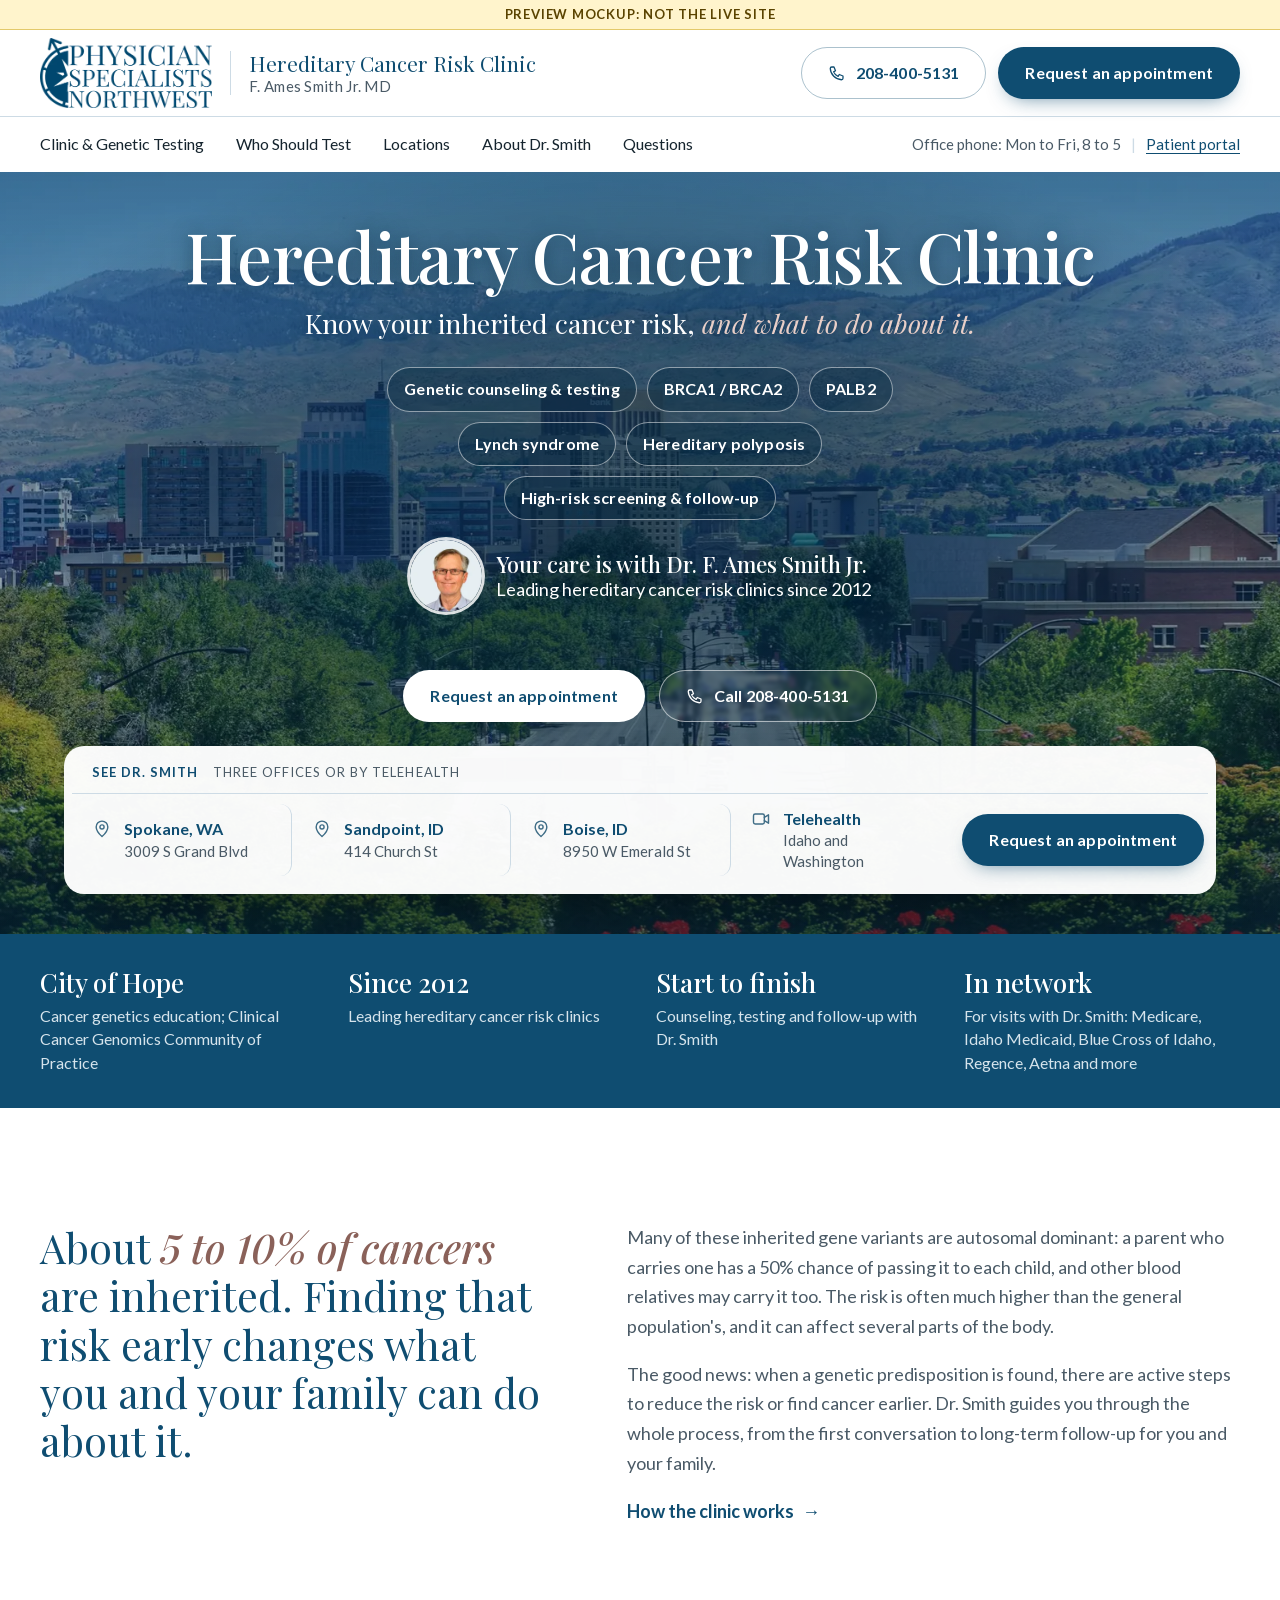
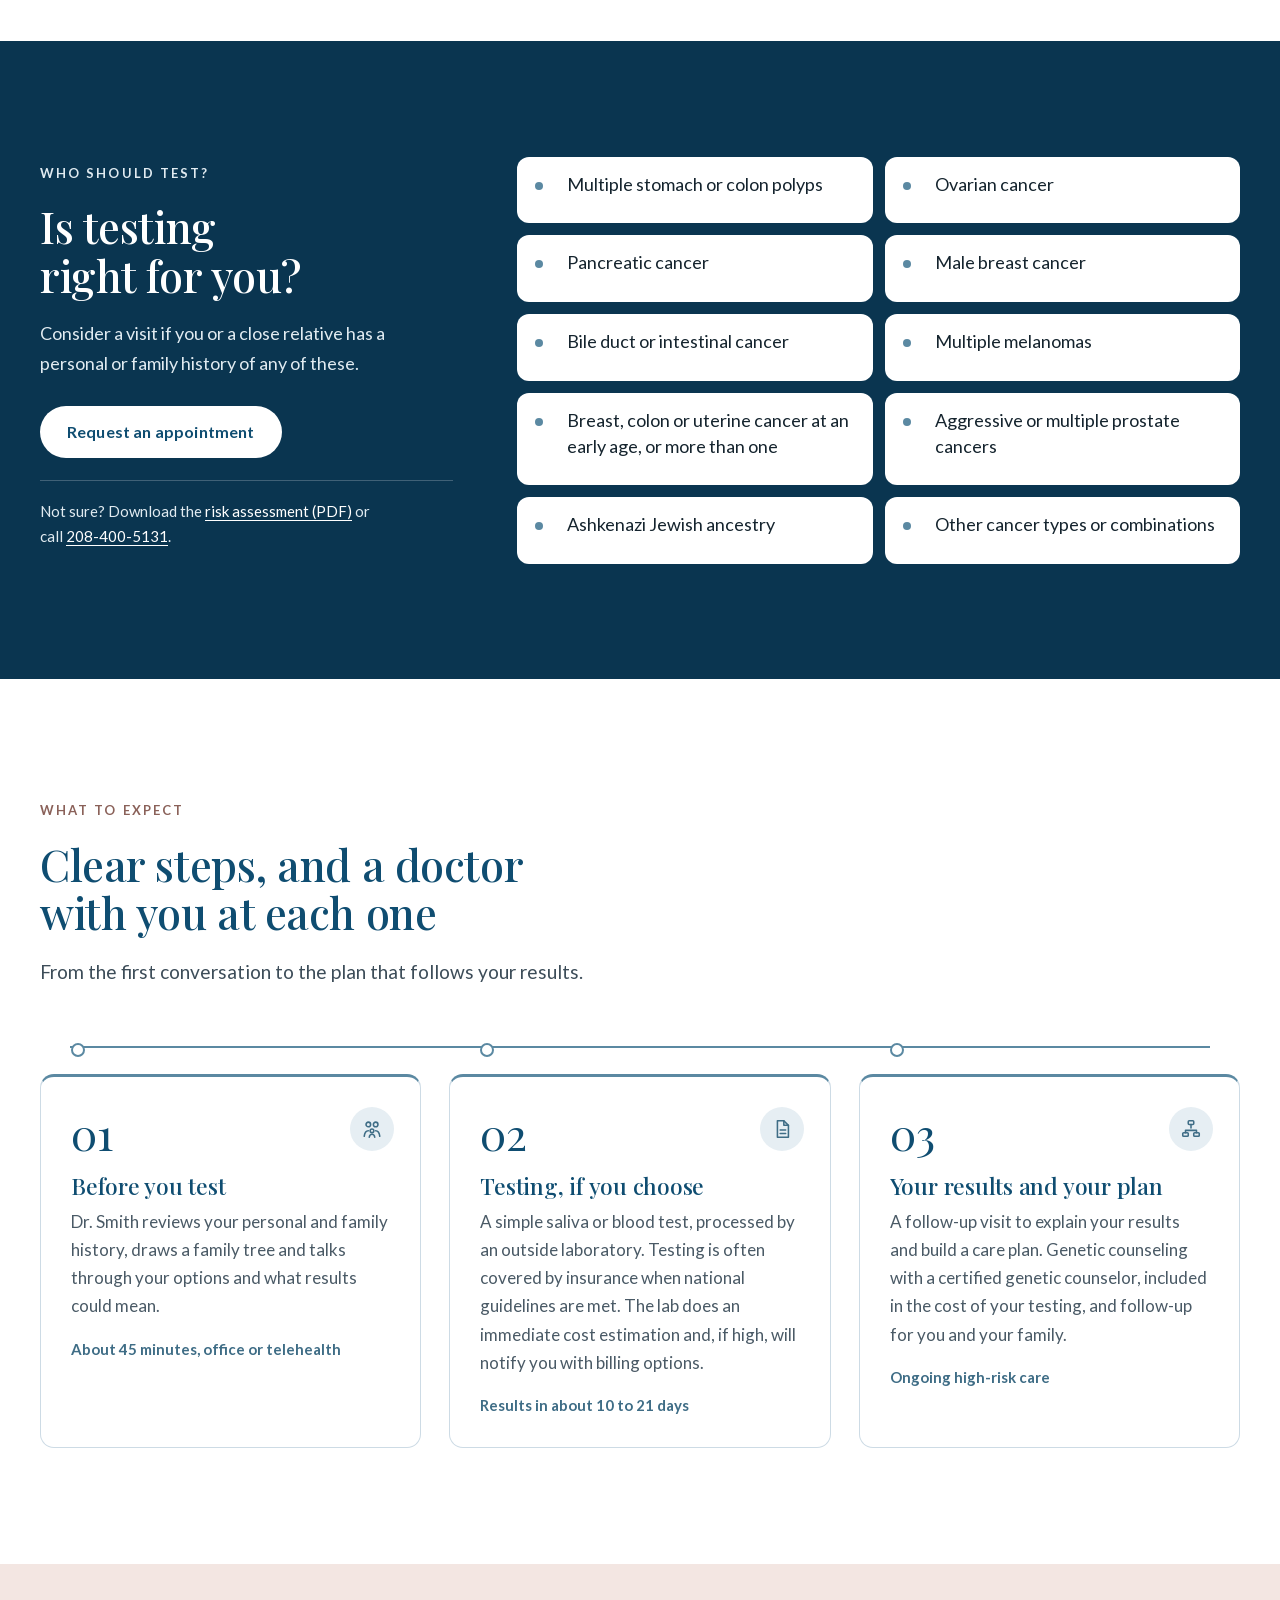
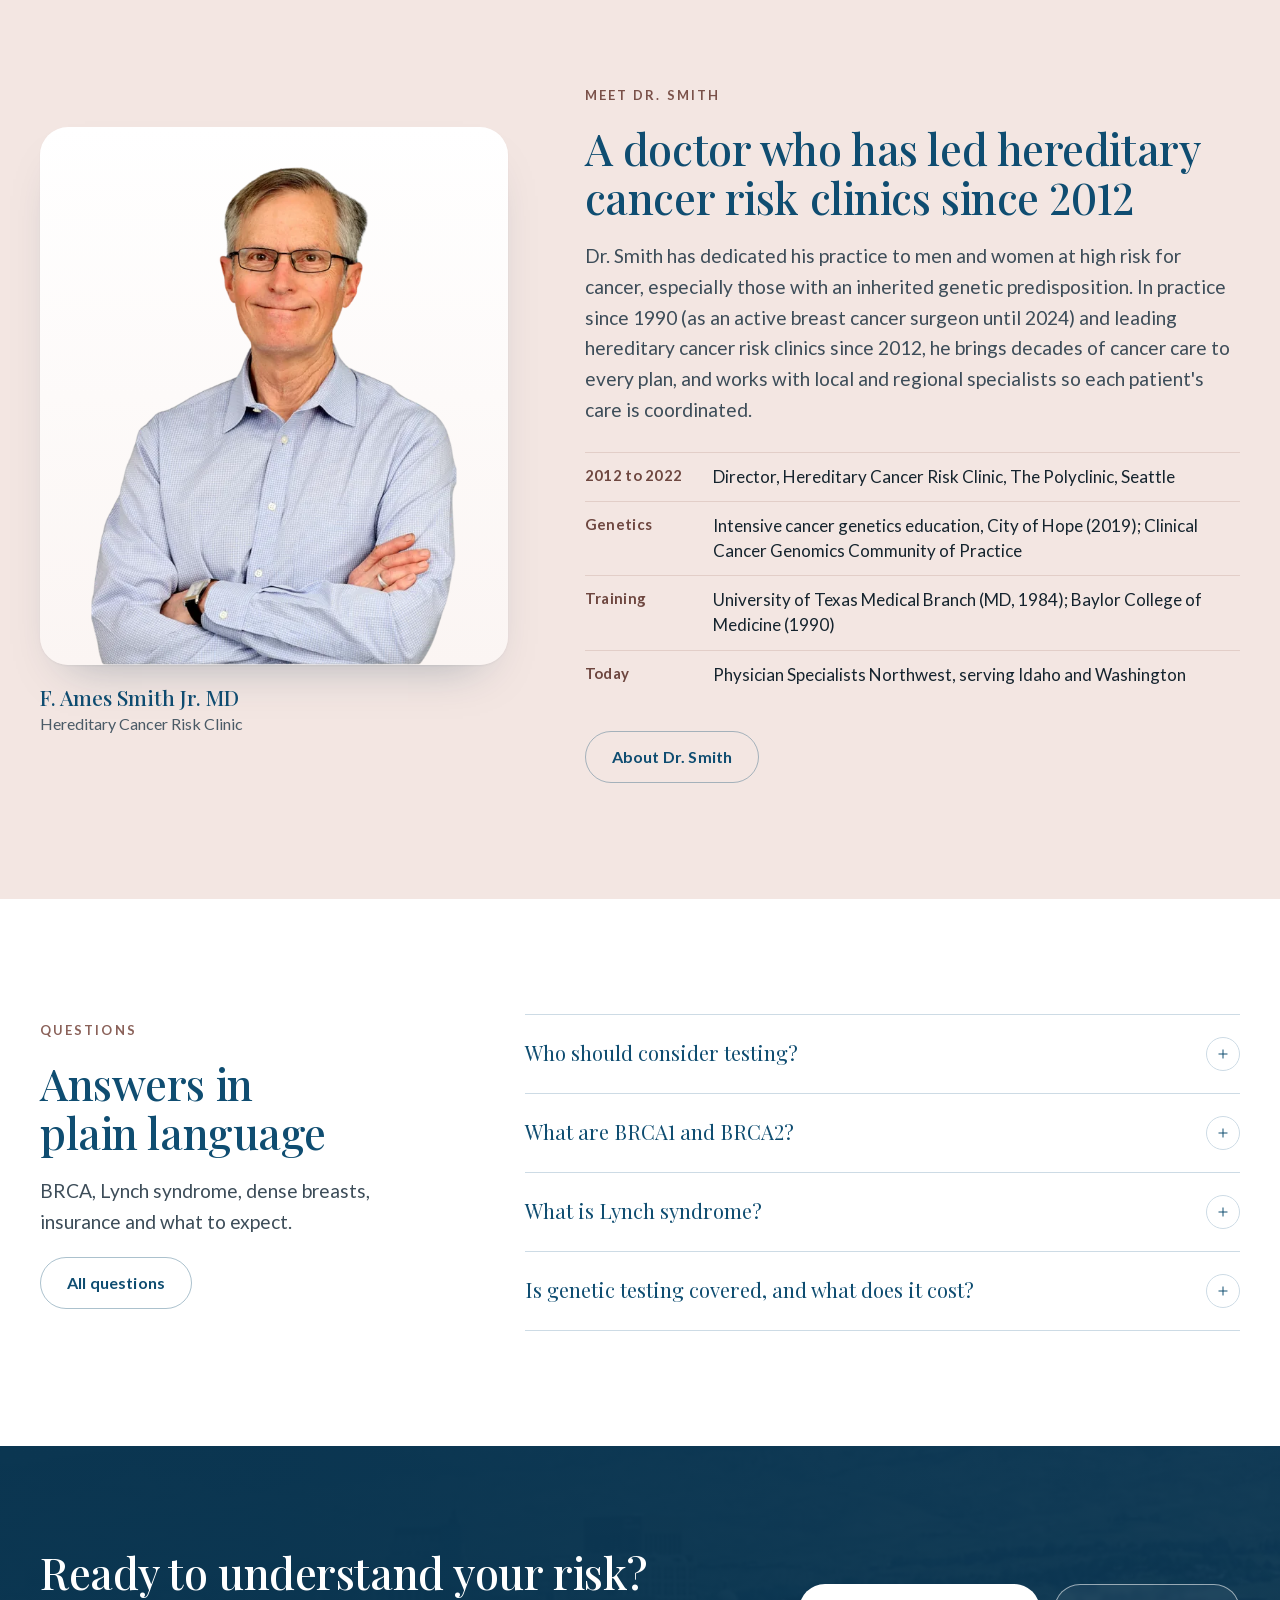
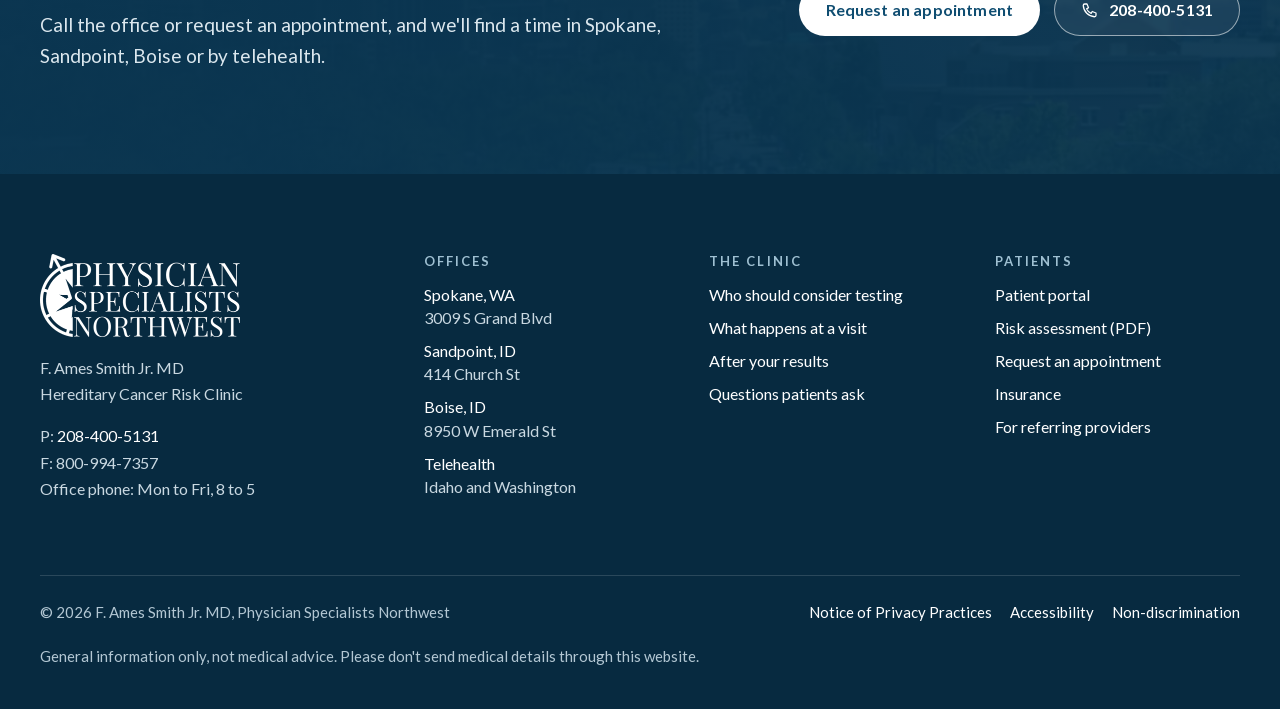
==== commit 4fc131d1: "PSNW preview: Dr. Smith's edits (ADDED 9): bio, PALB2, polyposis, counseling, lab cost estimate, Dra" ====
--- a/psnw/index.html
+++ b/psnw/index.html
@@ -17,7 +17,7 @@
 <link rel="icon" href="assets/img/favicon.png" type="image/png">
 <script>addEventListener('pagereveal',function(e){document.documentElement.dataset.vt=e.viewTransition?'1':'0'})</script>
 <script type="speculationrules">{"prerender": [{"where": {"and": [{"selector_matches": "a[href$='.html'], a[href*='.html?'], a[href*='.html#']"}, {"not": {"selector_matches": "a[href^='http'], a[href^='tel:'], a[target]"}}]}, "eagerness": "moderate"}]}</script>
-<link rel="stylesheet" href="assets/css/site.css?v=4b7cbd7a">
+<link rel="stylesheet" href="assets/css/site.css?v=23aa0618">
 <script type="application/ld+json">{"@context": "https://schema.org", "@graph": [{"@type": "Physician", "@id": "https://physicianspecialistsnw.com/#dr-smith", "name": "F. Ames Smith Jr., MD", "medicalSpecialty": ["Genetic", "Oncologic"], "telephone": "+1-208-400-5131", "url": "https://physicianspecialistsnw.com/about", "image": "https://physicianspecialistsnw.com/assets/img/dr-smith-700.webp", "alumniOf": [{"@type": "CollegeOrUniversity", "name": "University of Texas Medical Branch at Galveston"}, {"@type": "CollegeOrUniversity", "name": "Baylor College of Medicine"}], "sameAs": ["https://www.healthgrades.com/physician/dr-floyd-smith-yjs8w", "https://doximity.com/pub/floyd-smith-md-17cbc64e", "https://linkedin.com/in/f-ames-smith-jr-md-5452a832", "https://independentdocsid.com/f-ames-smith-jr-md"]}, {"@type": "MedicalClinic", "@id": "https://physicianspecialistsnw.com/locations#spokane", "name": "Hereditary Cancer Risk Clinic, Spokane", "parentOrganization": {"@type": "MedicalOrganization", "name": "Physician Specialists Northwest"}, "telephone": "+1-208-400-5131", "faxNumber": "+1-800-994-7357", "address": {"@type": "PostalAddress", "streetAddress": "3009 S Grand Blvd", "addressLocality": "Spokane", "addressRegion": "WA", "postalCode": "99203", "addressCountry": "US"}, "medicalSpecialty": "Genetic", "employee": {"@id": "https://physicianspecialistsnw.com/#dr-smith"}, "isAcceptingNewPatients": true, "geo": {"@type": "GeoCoordinates", "latitude": 47.627069, "longitude": -117.400809}}, {"@type": "MedicalClinic", "@id": "https://physicianspecialistsnw.com/locations#sandpoint", "name": "Hereditary Cancer Risk Clinic, Sandpoint", "parentOrganization": {"@type": "MedicalOrganization", "name": "Physician Specialists Northwest"}, "telephone": "+1-208-400-5131", "faxNumber": "+1-800-994-7357", "address": {"@type": "PostalAddress", "streetAddress": "414 Church St", "addressLocality": "Sandpoint", "addressRegion": "ID", "postalCode": "83864", "addressCountry": "US"}, "medicalSpecialty": "Genetic", "employee": {"@id": "https://physicianspecialistsnw.com/#dr-smith"}, "isAcceptingNewPatients": true, "geo": {"@type": "GeoCoordinates", "latitude": 48.2741097, "longitude": -116.5521827}}, {"@type": "MedicalClinic", "@id": "https://physicianspecialistsnw.com/locations#boise", "name": "Hereditary Cancer Risk Clinic, Boise", "parentOrganization": {"@type": "MedicalOrganization", "name": "Physician Specialists Northwest"}, "telephone": "+1-208-400-5131", "faxNumber": "+1-800-994-7357", "address": {"@type": "PostalAddress", "streetAddress": "8950 W Emerald St", "addressLocality": "Boise", "addressRegion": "ID", "postalCode": "83704", "addressCountry": "US"}, "medicalSpecialty": "Genetic", "employee": {"@id": "https://physicianspecialistsnw.com/#dr-smith"}, "isAcceptingNewPatients": true, "geo": {"@type": "GeoCoordinates", "latitude": 43.6119471, "longitude": -116.2933028}}]}</script>
 </head><body>
 <a class="skip" href="#main">Skip to content</a>
@@ -82,8 +82,8 @@
   <p class="lede">From the first conversation to the plan that follows your results.</p></div>
   <ol class="steps reveal draw">
     <li class="reveal"><span class="step-ic"><svg class="" viewBox="0 0 24 24" fill="none" stroke="currentColor" stroke-width="1.7" stroke-linecap="round" stroke-linejoin="round" aria-hidden="true"><circle cx="8" cy="7" r="2.5"/><circle cx="16" cy="7" r="2.5"/><circle cx="12" cy="14" r="2"/><path d="M3.5 20c.5-4 2.3-6 4.5-6M20.5 20c-.5-4-2.3-6-4.5-6M9 21c.3-2.2 1.3-3.3 3-3.3s2.7 1.1 3 3.3"/></svg></span><h3>Before you test</h3><p>Dr. Smith reviews your personal and family history, draws a family tree and talks through your options and what results could mean.</p><p class="meta">About 45 minutes, office or telehealth</p></li>
-    <li class="reveal d1"><span class="step-ic"><svg class="" viewBox="0 0 24 24" fill="none" stroke="currentColor" stroke-width="1.7" stroke-linecap="round" stroke-linejoin="round" aria-hidden="true"><path d="M7 3h7l5 5v13H7z"/><path d="M14 3v5h5M10 13h6M10 17h6"/></svg></span><h3>Testing, if you choose</h3><p>A simple saliva or blood test, processed by an outside laboratory. Testing is often covered by insurance when national guidelines are met, and the office checks your coverage before you test.</p><p class="meta">Results in about 10 to 21 days</p></li>
-    <li class="reveal d2"><span class="step-ic"><svg class="" viewBox="0 0 24 24" fill="none" stroke="currentColor" stroke-width="1.7" stroke-linecap="round" stroke-linejoin="round" aria-hidden="true"><rect x="9" y="3" width="6" height="4" rx="1"/><rect x="3" y="16" width="6" height="4" rx="1"/><rect x="15" y="16" width="6" height="4" rx="1"/><path d="M12 7v4M6 16v-2.5h12V16"/></svg></span><h3>Your results and your plan</h3><p>A follow-up visit to explain your results and build a care plan. For positive results, genetic counseling with Dr. Smith or a certified genetic counselor, and follow-up for you and your family.</p><p class="meta">Ongoing high-risk care</p></li>
+    <li class="reveal d1"><span class="step-ic"><svg class="" viewBox="0 0 24 24" fill="none" stroke="currentColor" stroke-width="1.7" stroke-linecap="round" stroke-linejoin="round" aria-hidden="true"><path d="M7 3h7l5 5v13H7z"/><path d="M14 3v5h5M10 13h6M10 17h6"/></svg></span><h3>Testing, if you choose</h3><p>A simple saliva or blood test, processed by an outside laboratory. Testing is often covered by insurance when national guidelines are met. The lab does an immediate cost estimation and, if high, will notify you with billing options.</p><p class="meta">Results in about 10 to 21 days</p></li>
+    <li class="reveal d2"><span class="step-ic"><svg class="" viewBox="0 0 24 24" fill="none" stroke="currentColor" stroke-width="1.7" stroke-linecap="round" stroke-linejoin="round" aria-hidden="true"><rect x="9" y="3" width="6" height="4" rx="1"/><rect x="3" y="16" width="6" height="4" rx="1"/><rect x="15" y="16" width="6" height="4" rx="1"/><path d="M12 7v4M6 16v-2.5h12V16"/></svg></span><h3>Your results and your plan</h3><p>A follow-up visit to explain your results and build a care plan. Genetic counseling with a certified genetic counselor, included in the cost of your testing, and follow-up for you and your family.</p><p class="meta">Ongoing high-risk care</p></li>
   </ol>
 </div></section>
 
@@ -91,7 +91,7 @@
   <figure class="portrait-fig reveal"><div class="portrait"><img src="assets/img/dr-smith-700.webp" srcset="assets/img/dr-smith-700.webp 514w, assets/img/dr-smith-1100.webp 807w" sizes="(max-width: 1024px) 80vw, 420px" width="807" height="1100" alt="Dr. F. Ames Smith Jr." loading="lazy"></div><p class="badge"><b>F. Ames Smith Jr. MD</b>Hereditary Cancer Risk Clinic</p></figure>
   <div class="reveal d1"><p class="eyebrow">Meet Dr. Smith</p>
     <h2>A doctor who has led hereditary cancer risk clinics since 2012</h2>
-    <p class="lede">Dr. Smith has dedicated his practice to men and women at high risk for cancer, especially those with an inherited genetic predisposition. In practice since 1990, he brings decades of cancer care to every plan, and works with local and regional specialists so each patient's care is coordinated.</p>
+    <p class="lede">Dr. Smith has dedicated his practice to men and women at high risk for cancer, especially those with an inherited genetic predisposition. In practice since 1990 (as an active breast cancer surgeon until 2024) and leading hereditary cancer risk clinics since 2012, he brings decades of cancer care to every plan, and works with local and regional specialists so each patient's care is coordinated.</p>
     <ul class="pedigree">
       <li><span>2012 to 2022</span><span>Director, Hereditary Cancer Risk Clinic, The Polyclinic, Seattle</span></li>
       <li><span>Genetics</span><span>Intensive cancer genetics education, City of Hope (2019); Clinical Cancer Genomics Community of Practice</span></li>
@@ -106,7 +106,7 @@
   <div class="reveal"><p class="eyebrow">Questions</p><h2>Answers in plain language</h2><p class="lede">BRCA, Lynch syndrome, dense breasts, insurance and what to expect.</p>
     <a class="btn btn-outline" href="faq.html">All questions</a>
 </div>
-  <div class="reveal d1"><div class="accordion"><details><summary><span>Who should consider testing?</span><span class="pm"><svg class="" viewBox="0 0 24 24" fill="none" stroke="currentColor" stroke-width="1.7" stroke-linecap="round" stroke-linejoin="round" aria-hidden="true"><path d="M12 5v14M5 12h14"/></svg></span></summary><div class="answer"><p>Testing is worth discussing if you or a close relative has had:</p><ul><li>Multiple stomach or colon polyps</li><li>Ovarian cancer</li><li>Pancreatic cancer</li><li>Male breast cancer</li><li>Bile duct or intestinal cancer</li><li>Multiple melanomas</li><li>Breast, colon or uterine cancer at an early age, or more than one</li><li>Aggressive or multiple prostate cancers</li><li>Ashkenazi Jewish ancestry</li><li>Other cancer types or combinations</li></ul><p>A relative who has already tested positive is another reason to talk with Dr. Smith.</p></div></details><details><summary><span>What are BRCA1 and BRCA2?</span><span class="pm"><svg class="" viewBox="0 0 24 24" fill="none" stroke="currentColor" stroke-width="1.7" stroke-linecap="round" stroke-linejoin="round" aria-hidden="true"><path d="M12 5v14M5 12h14"/></svg></span></summary><div class="answer"><p>BRCA1 and BRCA2 are the best-known genes linked to inherited breast and ovarian cancer risk. Harmful variants in them are also linked to pancreatic and prostate cancer. If testing finds a harmful BRCA1 or BRCA2 variant, screening and prevention plans can lower risk or catch cancer earlier. <span class="draft">Draft for Dr. Smith</span></p></div></details><details><summary><span>What is Lynch syndrome?</span><span class="pm"><svg class="" viewBox="0 0 24 24" fill="none" stroke="currentColor" stroke-width="1.7" stroke-linecap="round" stroke-linejoin="round" aria-hidden="true"><path d="M12 5v14M5 12h14"/></svg></span></summary><div class="answer"><p>Lynch syndrome is an inherited condition, caused by a harmful variant in genes such as MLH1, MSH2 or MSH6, that raises the risk of colon and uterine cancer and several others, often at younger ages. Knowing about it means colon and other screening can start earlier. <span class="draft">Draft for Dr. Smith</span></p></div></details><details><summary><span>Is genetic testing covered, and what does it cost?</span><span class="pm"><svg class="" viewBox="0 0 24 24" fill="none" stroke="currentColor" stroke-width="1.7" stroke-linecap="round" stroke-linejoin="round" aria-hidden="true"><path d="M12 5v14M5 12h14"/></svg></span></summary><div class="answer"><p>Your visits with Dr. Smith are billed to your health insurance. The genetic test itself is processed by an outside laboratory, separately from your visits. Genetic testing is often covered by insurance when national testing guidelines are met, and what you pay depends on your plan. The office checks your coverage before you test. Questions about cost? Call <a href="tel:+12084005131">208-400-5131</a>. <span class="draft">Draft for Dr. Smith</span></p></div></details></div></div>
+  <div class="reveal d1"><div class="accordion"><details><summary><span>Who should consider testing?</span><span class="pm"><svg class="" viewBox="0 0 24 24" fill="none" stroke="currentColor" stroke-width="1.7" stroke-linecap="round" stroke-linejoin="round" aria-hidden="true"><path d="M12 5v14M5 12h14"/></svg></span></summary><div class="answer"><p>Testing is worth discussing if you or a close relative has had:</p><ul><li>Multiple stomach or colon polyps</li><li>Ovarian cancer</li><li>Pancreatic cancer</li><li>Male breast cancer</li><li>Bile duct or intestinal cancer</li><li>Multiple melanomas</li><li>Breast, colon or uterine cancer at an early age, or more than one</li><li>Aggressive or multiple prostate cancers</li><li>Ashkenazi Jewish ancestry</li><li>Other cancer types or combinations</li></ul><p>A relative who has already tested positive is another reason to talk with Dr. Smith.</p></div></details><details><summary><span>What are BRCA1 and BRCA2?</span><span class="pm"><svg class="" viewBox="0 0 24 24" fill="none" stroke="currentColor" stroke-width="1.7" stroke-linecap="round" stroke-linejoin="round" aria-hidden="true"><path d="M12 5v14M5 12h14"/></svg></span></summary><div class="answer"><p>BRCA1 and BRCA2 are the best-known genes linked to inherited breast and ovarian cancer risk. Harmful variants in them are also linked to pancreatic and prostate cancer. If testing finds a harmful BRCA1 or BRCA2 variant, screening and prevention plans can lower risk or catch cancer earlier. </p></div></details><details><summary><span>What is Lynch syndrome?</span><span class="pm"><svg class="" viewBox="0 0 24 24" fill="none" stroke="currentColor" stroke-width="1.7" stroke-linecap="round" stroke-linejoin="round" aria-hidden="true"><path d="M12 5v14M5 12h14"/></svg></span></summary><div class="answer"><p>Lynch syndrome is an inherited condition, caused by a harmful variant in genes such as MLH1, MSH2 or MSH6, that raises the risk of colon and uterine cancer and several others, often at younger ages. Knowing about it means colon and other screening can start earlier. </p></div></details><details><summary><span>Is genetic testing covered, and what does it cost?</span><span class="pm"><svg class="" viewBox="0 0 24 24" fill="none" stroke="currentColor" stroke-width="1.7" stroke-linecap="round" stroke-linejoin="round" aria-hidden="true"><path d="M12 5v14M5 12h14"/></svg></span></summary><div class="answer"><p>Your visits with Dr. Smith are billed to your health insurance. The genetic test itself is processed by an outside laboratory, separately from your visits. Genetic testing is often covered by insurance when national testing guidelines are met, and what you pay depends on your plan. The lab does an immediate cost estimation and, if high, will notify you with billing options.</p></div></details></div></div>
 </div></section>
 
 <section class="cta-band"><div class="wrap">
--- a/psnw/assets/css/site.css
+++ b/psnw/assets/css/site.css
@@ -816,3 +816,12 @@
   @view-transition { navigation: none; }
   ::view-transition-group(*), ::view-transition-old(*), ::view-transition-new(*) { animation: none !important; }
 }
+
+/* Legal documents (Dr. Smith's notices) */
+.legal-doc + section, section + .legal-doc { margin-top: 64px; padding-top: 48px; border-top: 1px solid var(--line); }
+.legal-doc h3 { font-family: var(--sans); font-size: 18px; font-weight: 700; color: var(--navy); margin: 1.6em 0 .4em; }
+.legal-doc .caps { font-weight: 700; color: var(--ink); letter-spacing: .02em; }
+.legal-doc .doc-dl { margin: 0 0 22px; }
+.legal-doc ul.dash { list-style: none; padding-left: 0; }
+.legal-doc ul.dash li { position: relative; padding-left: 22px; margin-bottom: 10px; }
+.legal-doc ul.dash li::before { content: "\2013"; position: absolute; left: 0; color: var(--sky-text); }
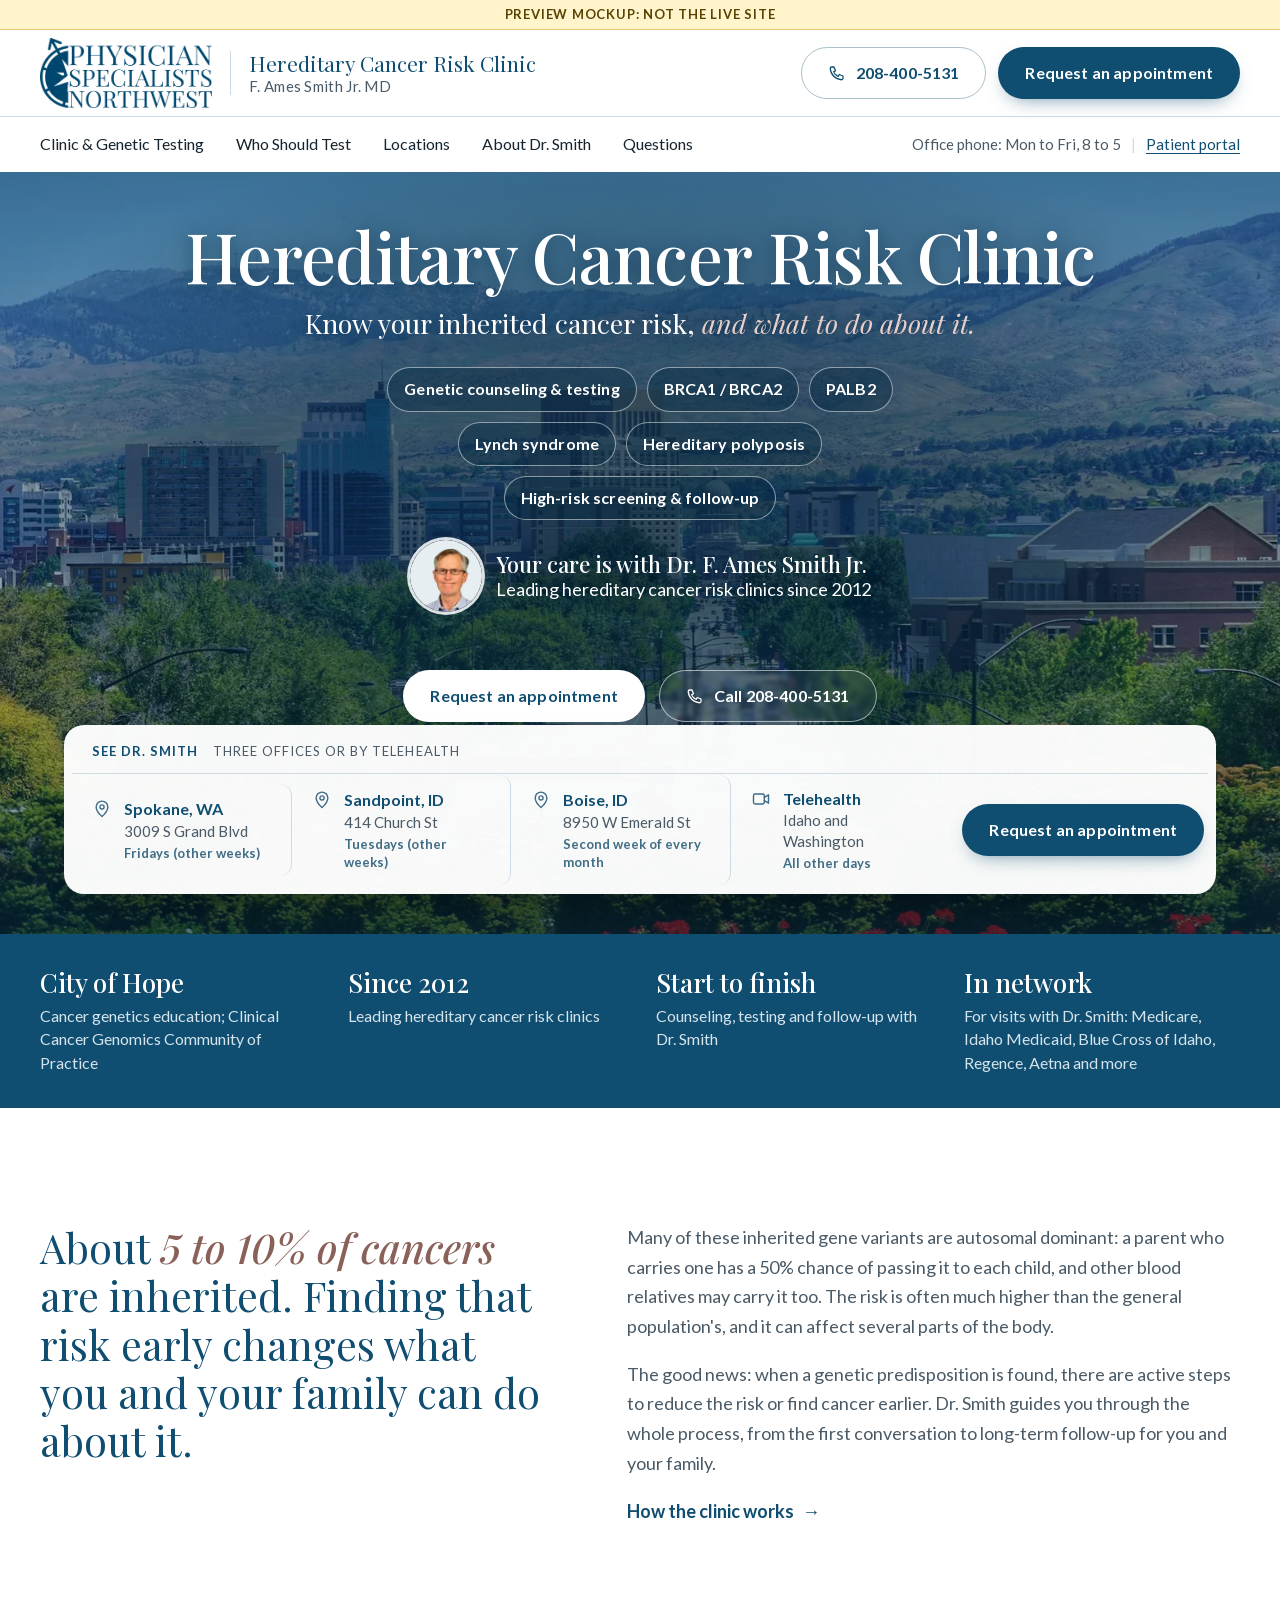
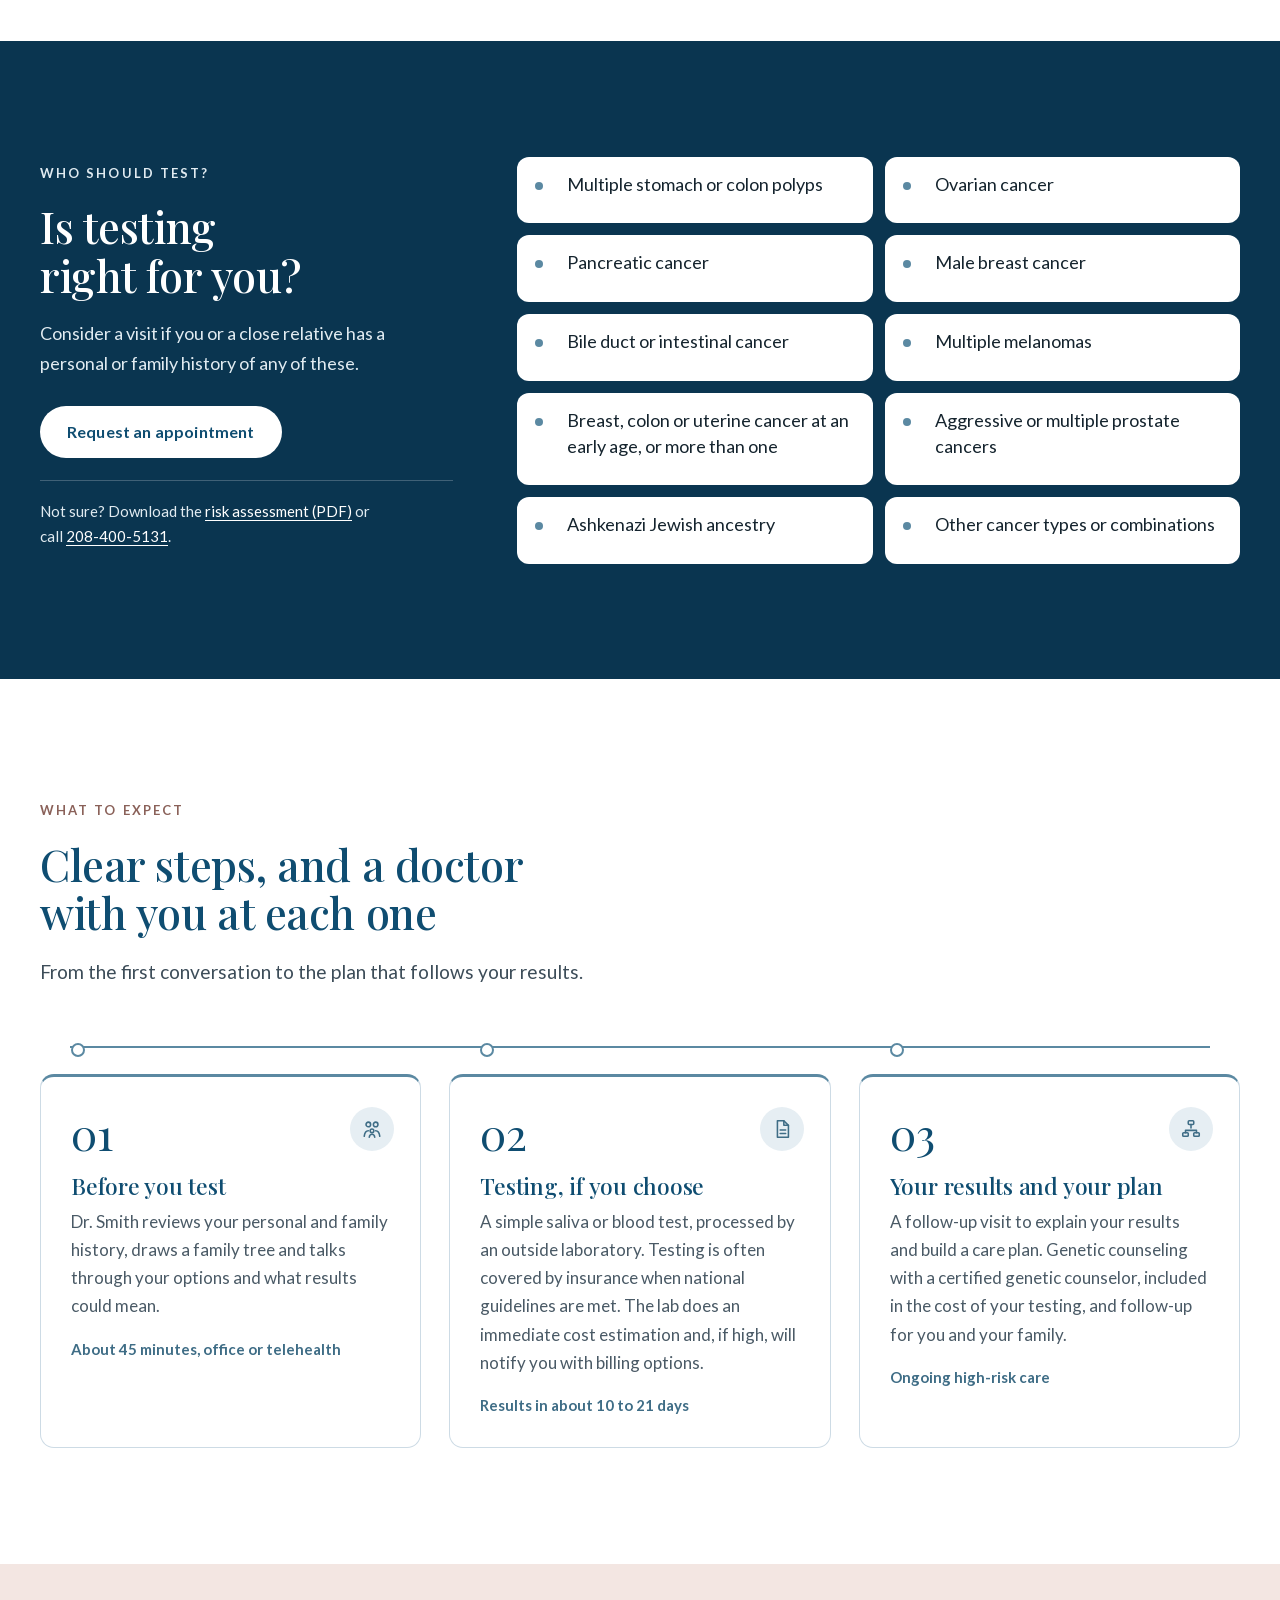
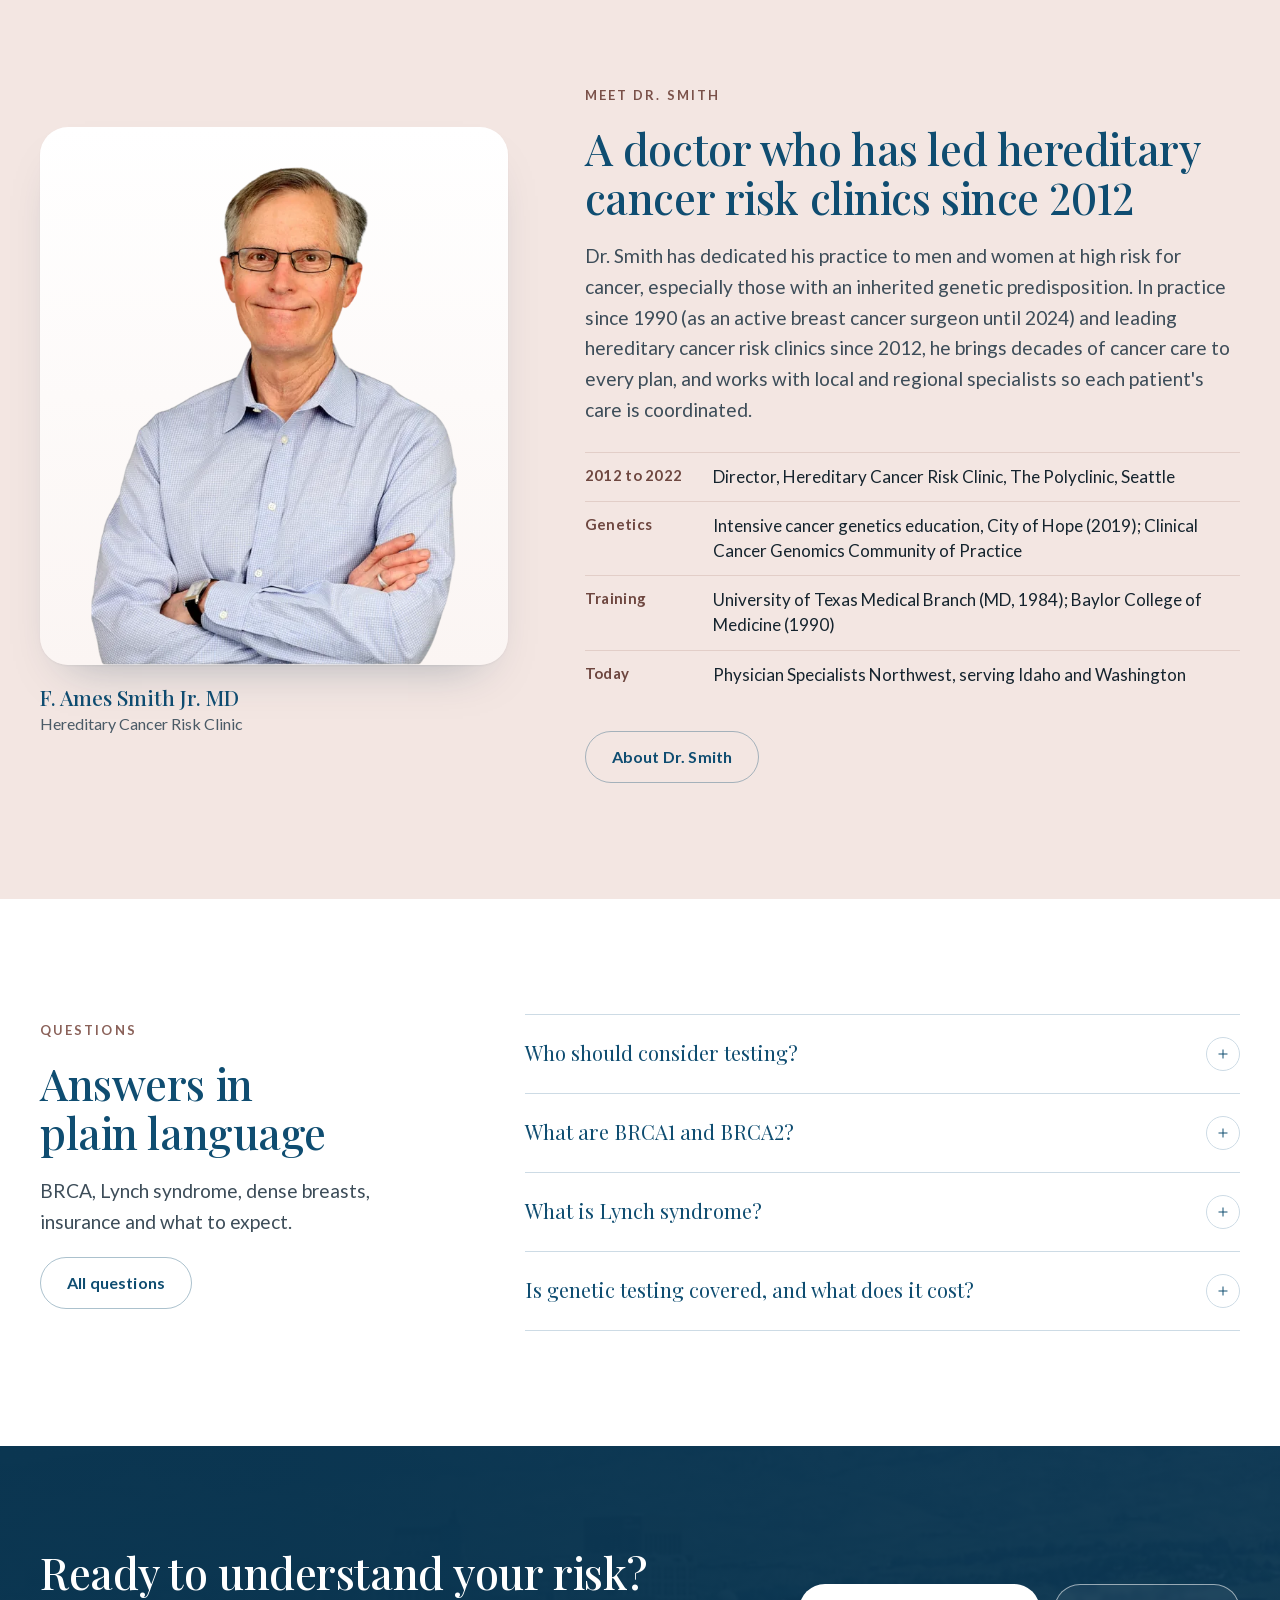
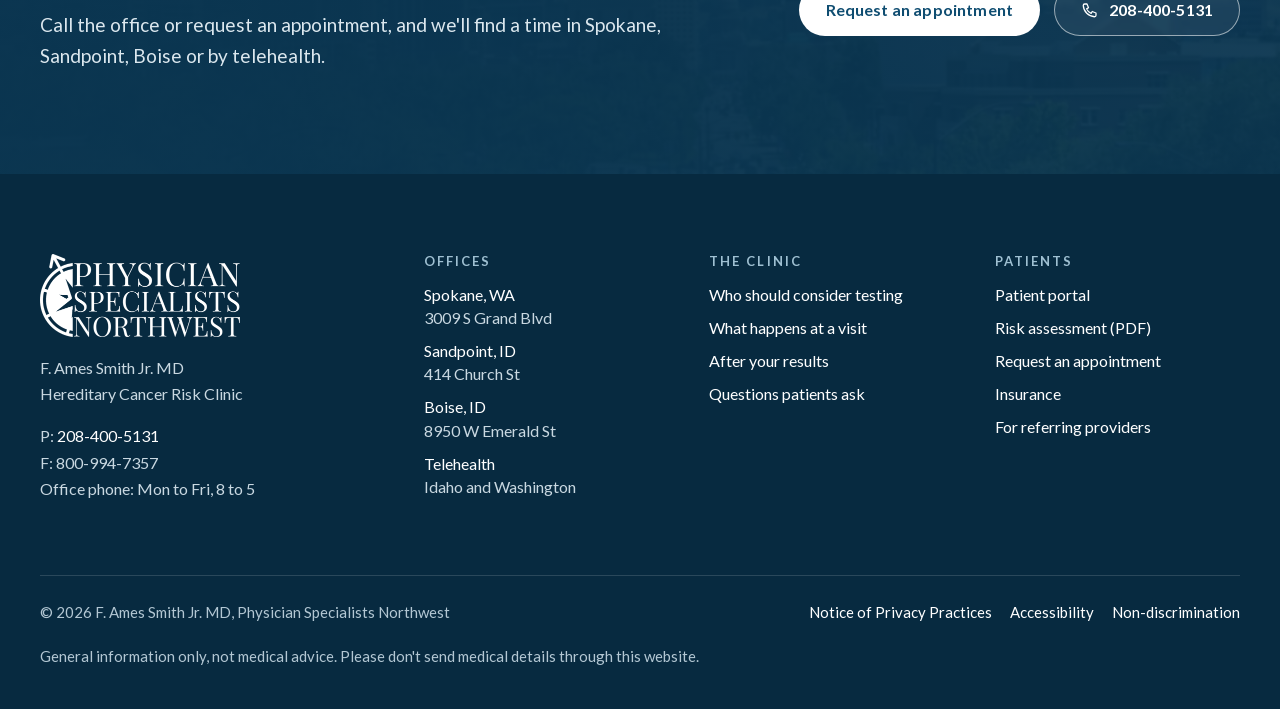
==== commit 77bd831d: "PSNW preview: Dr. Smith's office schedule (his words) on Locations cards + schedule box, home office" ====
--- a/psnw/index.html
+++ b/psnw/index.html
@@ -17,8 +17,8 @@
 <link rel="icon" href="assets/img/favicon.png" type="image/png">
 <script>addEventListener('pagereveal',function(e){document.documentElement.dataset.vt=e.viewTransition?'1':'0'})</script>
 <script type="speculationrules">{"prerender": [{"where": {"and": [{"selector_matches": "a[href$='.html'], a[href*='.html?'], a[href*='.html#']"}, {"not": {"selector_matches": "a[href^='http'], a[href^='tel:'], a[target]"}}]}, "eagerness": "moderate"}]}</script>
-<link rel="stylesheet" href="assets/css/site.css?v=23aa0618">
-<script type="application/ld+json">{"@context": "https://schema.org", "@graph": [{"@type": "Physician", "@id": "https://physicianspecialistsnw.com/#dr-smith", "name": "F. Ames Smith Jr., MD", "medicalSpecialty": ["Genetic", "Oncologic"], "telephone": "+1-208-400-5131", "url": "https://physicianspecialistsnw.com/about", "image": "https://physicianspecialistsnw.com/assets/img/dr-smith-700.webp", "alumniOf": [{"@type": "CollegeOrUniversity", "name": "University of Texas Medical Branch at Galveston"}, {"@type": "CollegeOrUniversity", "name": "Baylor College of Medicine"}], "sameAs": ["https://www.healthgrades.com/physician/dr-floyd-smith-yjs8w", "https://doximity.com/pub/floyd-smith-md-17cbc64e", "https://linkedin.com/in/f-ames-smith-jr-md-5452a832", "https://independentdocsid.com/f-ames-smith-jr-md"]}, {"@type": "MedicalClinic", "@id": "https://physicianspecialistsnw.com/locations#spokane", "name": "Hereditary Cancer Risk Clinic, Spokane", "parentOrganization": {"@type": "MedicalOrganization", "name": "Physician Specialists Northwest"}, "telephone": "+1-208-400-5131", "faxNumber": "+1-800-994-7357", "address": {"@type": "PostalAddress", "streetAddress": "3009 S Grand Blvd", "addressLocality": "Spokane", "addressRegion": "WA", "postalCode": "99203", "addressCountry": "US"}, "medicalSpecialty": "Genetic", "employee": {"@id": "https://physicianspecialistsnw.com/#dr-smith"}, "isAcceptingNewPatients": true, "geo": {"@type": "GeoCoordinates", "latitude": 47.627069, "longitude": -117.400809}}, {"@type": "MedicalClinic", "@id": "https://physicianspecialistsnw.com/locations#sandpoint", "name": "Hereditary Cancer Risk Clinic, Sandpoint", "parentOrganization": {"@type": "MedicalOrganization", "name": "Physician Specialists Northwest"}, "telephone": "+1-208-400-5131", "faxNumber": "+1-800-994-7357", "address": {"@type": "PostalAddress", "streetAddress": "414 Church St", "addressLocality": "Sandpoint", "addressRegion": "ID", "postalCode": "83864", "addressCountry": "US"}, "medicalSpecialty": "Genetic", "employee": {"@id": "https://physicianspecialistsnw.com/#dr-smith"}, "isAcceptingNewPatients": true, "geo": {"@type": "GeoCoordinates", "latitude": 48.2741097, "longitude": -116.5521827}}, {"@type": "MedicalClinic", "@id": "https://physicianspecialistsnw.com/locations#boise", "name": "Hereditary Cancer Risk Clinic, Boise", "parentOrganization": {"@type": "MedicalOrganization", "name": "Physician Specialists Northwest"}, "telephone": "+1-208-400-5131", "faxNumber": "+1-800-994-7357", "address": {"@type": "PostalAddress", "streetAddress": "8950 W Emerald St", "addressLocality": "Boise", "addressRegion": "ID", "postalCode": "83704", "addressCountry": "US"}, "medicalSpecialty": "Genetic", "employee": {"@id": "https://physicianspecialistsnw.com/#dr-smith"}, "isAcceptingNewPatients": true, "geo": {"@type": "GeoCoordinates", "latitude": 43.6119471, "longitude": -116.2933028}}]}</script>
+<link rel="stylesheet" href="assets/css/site.css?v=41207483">
+<script type="application/ld+json">{"@context": "https://schema.org", "@graph": [{"@type": "Physician", "@id": "https://physicianspecialistsnw.com/#dr-smith", "name": "F. Ames Smith Jr., MD", "medicalSpecialty": ["Genetic", "Oncologic"], "telephone": "+1-208-400-5131", "url": "https://physicianspecialistsnw.com/about", "image": "https://physicianspecialistsnw.com/assets/img/dr-smith-700.webp", "alumniOf": [{"@type": "CollegeOrUniversity", "name": "University of Texas Medical Branch at Galveston"}, {"@type": "CollegeOrUniversity", "name": "Baylor College of Medicine"}], "sameAs": ["https://www.healthgrades.com/physician/dr-floyd-smith-yjs8w", "https://doximity.com/pub/floyd-smith-md-17cbc64e", "https://linkedin.com/in/f-ames-smith-jr-md-5452a832", "https://independentdocsid.com/f-ames-smith-jr-md"], "hasCredential": [{"@type": "EducationalOccupationalCredential", "credentialCategory": "degree", "name": "Doctor of Medicine (MD)", "recognizedBy": {"@type": "CollegeOrUniversity", "name": "University of Texas Medical Branch at Galveston"}}, {"@type": "EducationalOccupationalCredential", "credentialCategory": "Board certification", "name": "Board certified, American Board of Surgery", "recognizedBy": {"@type": "Organization", "name": "American Board of Surgery"}}], "worksFor": {"@id": "https://physicianspecialistsnw.com/#org"}}, {"@type": "MedicalClinic", "@id": "https://physicianspecialistsnw.com/locations#spokane", "name": "Hereditary Cancer Risk Clinic, Spokane", "parentOrganization": {"@id": "https://physicianspecialistsnw.com/#org"}, "telephone": "+1-208-400-5131", "faxNumber": "+1-800-994-7357", "address": {"@type": "PostalAddress", "streetAddress": "3009 S Grand Blvd", "addressLocality": "Spokane", "addressRegion": "WA", "postalCode": "99203", "addressCountry": "US"}, "medicalSpecialty": "Genetic", "employee": {"@id": "https://physicianspecialistsnw.com/#dr-smith"}, "isAcceptingNewPatients": true, "openingHoursSpecification": [{"@type": "OpeningHoursSpecification", "dayOfWeek": ["Monday", "Tuesday", "Wednesday", "Thursday", "Friday"], "opens": "08:00", "closes": "17:00", "description": "By appointment."}], "description": "By appointment. Dr. Smith is in the Spokane office: Fridays 8-5 (other weeks). All other days are telehealth. Days in office may change based on travel schedule or other conditions.", "geo": {"@type": "GeoCoordinates", "latitude": 47.627069, "longitude": -117.400809}}, {"@type": "MedicalClinic", "@id": "https://physicianspecialistsnw.com/locations#sandpoint", "name": "Hereditary Cancer Risk Clinic, Sandpoint", "parentOrganization": {"@id": "https://physicianspecialistsnw.com/#org"}, "telephone": "+1-208-400-5131", "faxNumber": "+1-800-994-7357", "address": {"@type": "PostalAddress", "streetAddress": "414 Church St", "addressLocality": "Sandpoint", "addressRegion": "ID", "postalCode": "83864", "addressCountry": "US"}, "medicalSpecialty": "Genetic", "employee": {"@id": "https://physicianspecialistsnw.com/#dr-smith"}, "isAcceptingNewPatients": true, "openingHoursSpecification": [{"@type": "OpeningHoursSpecification", "dayOfWeek": ["Monday", "Tuesday", "Wednesday", "Thursday", "Friday"], "opens": "08:00", "closes": "17:00", "description": "By appointment."}], "description": "By appointment. Dr. Smith is in the Sandpoint office: Tuesdays 8-5 (other weeks). All other days are telehealth. Days in office may change based on travel schedule or other conditions.", "geo": {"@type": "GeoCoordinates", "latitude": 48.2741097, "longitude": -116.5521827}}, {"@type": "MedicalClinic", "@id": "https://physicianspecialistsnw.com/locations#boise", "name": "Hereditary Cancer Risk Clinic, Boise", "parentOrganization": {"@id": "https://physicianspecialistsnw.com/#org"}, "telephone": "+1-208-400-5131", "faxNumber": "+1-800-994-7357", "address": {"@type": "PostalAddress", "streetAddress": "8950 W Emerald St", "addressLocality": "Boise", "addressRegion": "ID", "postalCode": "83704", "addressCountry": "US"}, "medicalSpecialty": "Genetic", "employee": {"@id": "https://physicianspecialistsnw.com/#dr-smith"}, "isAcceptingNewPatients": true, "openingHoursSpecification": [{"@type": "OpeningHoursSpecification", "dayOfWeek": ["Monday", "Tuesday", "Wednesday", "Thursday", "Friday"], "opens": "08:00", "closes": "17:00", "description": "By appointment."}], "description": "By appointment. Dr. Smith is in the Boise office: the second week of every month (based on Sundays), Monday-Friday 8-5. All other days are telehealth. Days in office may change based on travel schedule or other conditions.", "geo": {"@type": "GeoCoordinates", "latitude": 43.6119471, "longitude": -116.2933028}}, {"@type": "MedicalOrganization", "@id": "https://physicianspecialistsnw.com/#org", "name": "Physician Specialists Northwest", "url": "https://physicianspecialistsnw.com/", "logo": "https://assets.cdn.filesafe.space/t2vMjWB3c8cz5rl9CGtm/media/6ad335c3cd7225ed37a53813.webp", "telephone": "+1-208-400-5131", "faxNumber": "+1-800-994-7357"}]}</script>
 </head><body>
 <a class="skip" href="#main">Skip to content</a>
 <aside class="mock-strip" aria-label="Preview notice">Preview mockup: not the live site</aside>
@@ -46,8 +46,8 @@
   </div>
   <div class="hero-dock reveal d2" role="region" aria-label="Where Dr. Smith sees patients">
     <p class="dock-label"><b>See Dr. Smith</b><span>Three offices or by telehealth</span></p>
-    <a class="dock-item" href="locations.html#spokane"><svg class="" viewBox="0 0 24 24" fill="none" stroke="currentColor" stroke-width="1.7" stroke-linecap="round" stroke-linejoin="round" aria-hidden="true"><path d="M12 21s-7-6.2-7-11.5A7 7 0 0 1 19 9.5C19 14.8 12 21 12 21z"/><circle cx="12" cy="9.5" r="2.5"/></svg><span><b>Spokane, WA</b>3009 S Grand Blvd</span></a><a class="dock-item" href="locations.html#sandpoint"><svg class="" viewBox="0 0 24 24" fill="none" stroke="currentColor" stroke-width="1.7" stroke-linecap="round" stroke-linejoin="round" aria-hidden="true"><path d="M12 21s-7-6.2-7-11.5A7 7 0 0 1 19 9.5C19 14.8 12 21 12 21z"/><circle cx="12" cy="9.5" r="2.5"/></svg><span><b>Sandpoint, ID</b>414 Church St</span></a><a class="dock-item" href="locations.html#boise"><svg class="" viewBox="0 0 24 24" fill="none" stroke="currentColor" stroke-width="1.7" stroke-linecap="round" stroke-linejoin="round" aria-hidden="true"><path d="M12 21s-7-6.2-7-11.5A7 7 0 0 1 19 9.5C19 14.8 12 21 12 21z"/><circle cx="12" cy="9.5" r="2.5"/></svg><span><b>Boise, ID</b>8950 W Emerald St</span></a>
-    <a class="dock-item" href="locations.html#telehealth"><svg class="" viewBox="0 0 24 24" fill="none" stroke="currentColor" stroke-width="1.7" stroke-linecap="round" stroke-linejoin="round" aria-hidden="true"><rect x="3" y="6" width="13" height="12" rx="2"/><path d="m16 10 5-3v10l-5-3"/></svg><span><b>Telehealth</b>Idaho and Washington</span></a>
+    <a class="dock-item" href="locations.html#spokane"><svg class="" viewBox="0 0 24 24" fill="none" stroke="currentColor" stroke-width="1.7" stroke-linecap="round" stroke-linejoin="round" aria-hidden="true"><path d="M12 21s-7-6.2-7-11.5A7 7 0 0 1 19 9.5C19 14.8 12 21 12 21z"/><circle cx="12" cy="9.5" r="2.5"/></svg><span><b>Spokane, WA</b>3009 S Grand Blvd<small class="dock-days">Fridays (other weeks)</small></span></a><a class="dock-item" href="locations.html#sandpoint"><svg class="" viewBox="0 0 24 24" fill="none" stroke="currentColor" stroke-width="1.7" stroke-linecap="round" stroke-linejoin="round" aria-hidden="true"><path d="M12 21s-7-6.2-7-11.5A7 7 0 0 1 19 9.5C19 14.8 12 21 12 21z"/><circle cx="12" cy="9.5" r="2.5"/></svg><span><b>Sandpoint, ID</b>414 Church St<small class="dock-days">Tuesdays (other weeks)</small></span></a><a class="dock-item" href="locations.html#boise"><svg class="" viewBox="0 0 24 24" fill="none" stroke="currentColor" stroke-width="1.7" stroke-linecap="round" stroke-linejoin="round" aria-hidden="true"><path d="M12 21s-7-6.2-7-11.5A7 7 0 0 1 19 9.5C19 14.8 12 21 12 21z"/><circle cx="12" cy="9.5" r="2.5"/></svg><span><b>Boise, ID</b>8950 W Emerald St<small class="dock-days">Second week of every month</small></span></a>
+    <a class="dock-item" href="locations.html#telehealth"><svg class="" viewBox="0 0 24 24" fill="none" stroke="currentColor" stroke-width="1.7" stroke-linecap="round" stroke-linejoin="round" aria-hidden="true"><rect x="3" y="6" width="13" height="12" rx="2"/><path d="m16 10 5-3v10l-5-3"/></svg><span><b>Telehealth</b>Idaho and Washington<small class="dock-days">All other days</small></span></a>
     <a class="btn btn-primary" href="request.html">Request an appointment</a>
   </div>
 </section>
@@ -123,5 +123,5 @@
 <div><h3>Patients</h3><ul><li><a href="https://pp-wfe-999.advancedmd.com/157589/account/logon">Patient portal</a></li><li><a href="https://assets.cdn.filesafe.space/t2vMjWB3c8cz5rl9CGtm/media/6a6a5ecaeb781ab262b38d50.pdf">Risk assessment (PDF)</a></li><li><a href="request.html">Request an appointment</a></li><li><a href="faq.html#insurance">Insurance</a></li><li><a href="clinic.html#referrals">For referring providers</a></li></ul></div>
 </div><div class="legal"><span>&copy; 2026 F. Ames Smith Jr. MD, Physician Specialists Northwest</span><span class="legal-links"><a href="legal.html#privacy">Notice of Privacy Practices</a><a href="legal.html#accessibility">Accessibility</a><a href="legal.html#nondiscrimination">Non-discrimination</a></span><span>General information only, not medical advice. Please don't send medical details through this website.</span></div></div></footer>
 <nav class="action-bar" aria-label="Quick actions"><a class="btn btn-outline" href="tel:+12084005131"><svg class="" viewBox="0 0 24 24" fill="none" stroke="currentColor" stroke-width="1.7" stroke-linecap="round" stroke-linejoin="round" aria-hidden="true"><path d="M5 4h3l2 5-2.5 1.5a11 11 0 0 0 6 6L15 14l5 2v3a2 2 0 0 1-2 2A16 16 0 0 1 3 6a2 2 0 0 1 2-2"/></svg>Call</a><a class="btn btn-primary" href="request.html">Request an appointment</a></nav>
-<script src="assets/js/site.js?v=ef774041" defer></script>
+<script src="assets/js/site.js?v=d247cc7e" defer></script>
 </body></html>
--- a/psnw/assets/css/site.css
+++ b/psnw/assets/css/site.css
@@ -825,3 +825,13 @@
 .legal-doc ul.dash { list-style: none; padding-left: 0; }
 .legal-doc ul.dash li { position: relative; padding-left: 22px; margin-bottom: 10px; }
 .legal-doc ul.dash li::before { content: "\2013"; position: absolute; left: 0; color: var(--sky-text); }
+
+.page-hero .reviewed a { color: inherit; text-decoration: underline; text-underline-offset: 3px; }
+
+/* Office schedule (Dr. Smith's words, Nov 23 2026) */
+.dock-days { display: block; margin-top: 2px; font-size: 13px; color: var(--sky-text); font-weight: 700; }
+.sched { background: #fff; border: 1px solid var(--line); border-left: 4px solid var(--sky-text); border-radius: var(--radius); padding: clamp(22px, 3vw, 32px) clamp(24px, 3.5vw, 40px); box-shadow: var(--shadow); }
+.sched h2 { font-size: clamp(22px, 2vw, 28px); margin: 0 0 10px; }
+.sched ul { margin: 0 0 10px; padding-left: 1.2em; font-size: 18px; line-height: 1.6; color: var(--ink); }
+.sched p { margin: 0; color: var(--muted); font-size: 16px; }
+.office .facts b.days { display: block; color: var(--ink); font-weight: 700; margin-bottom: 2px; }
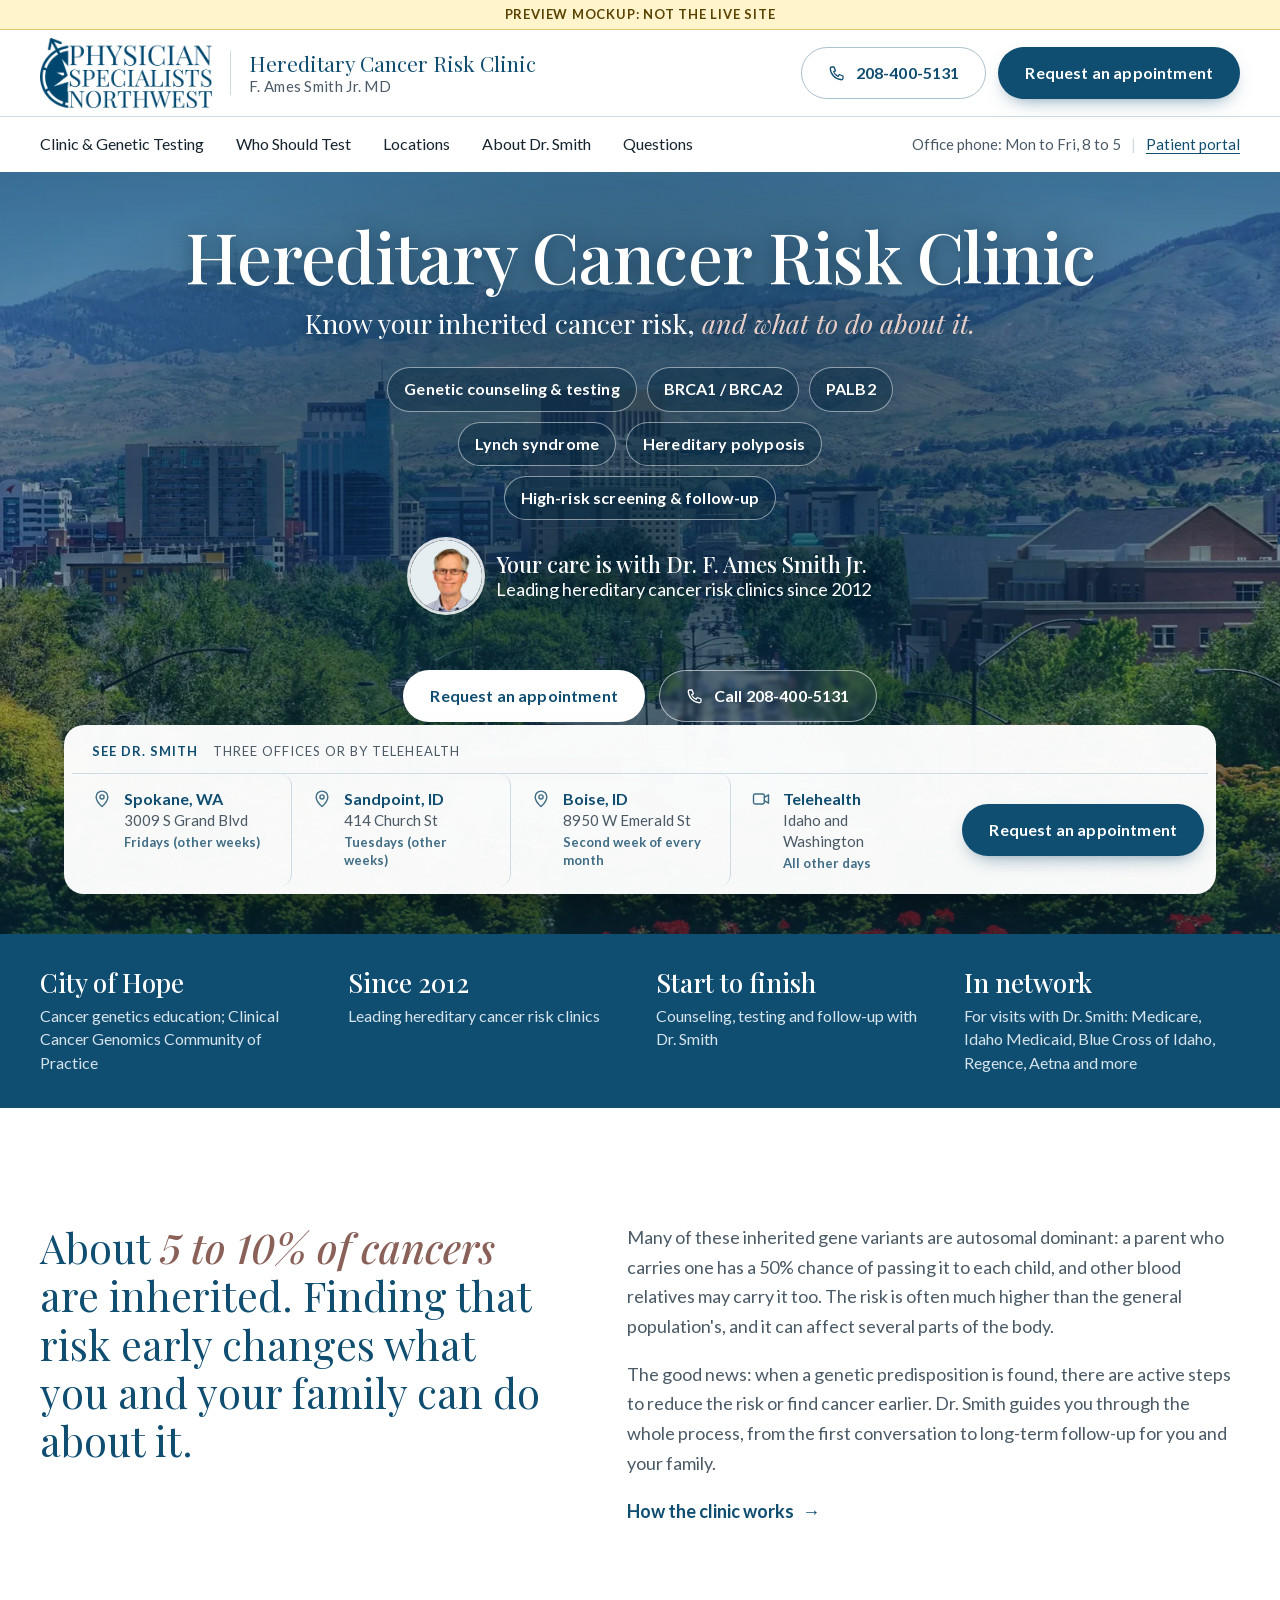
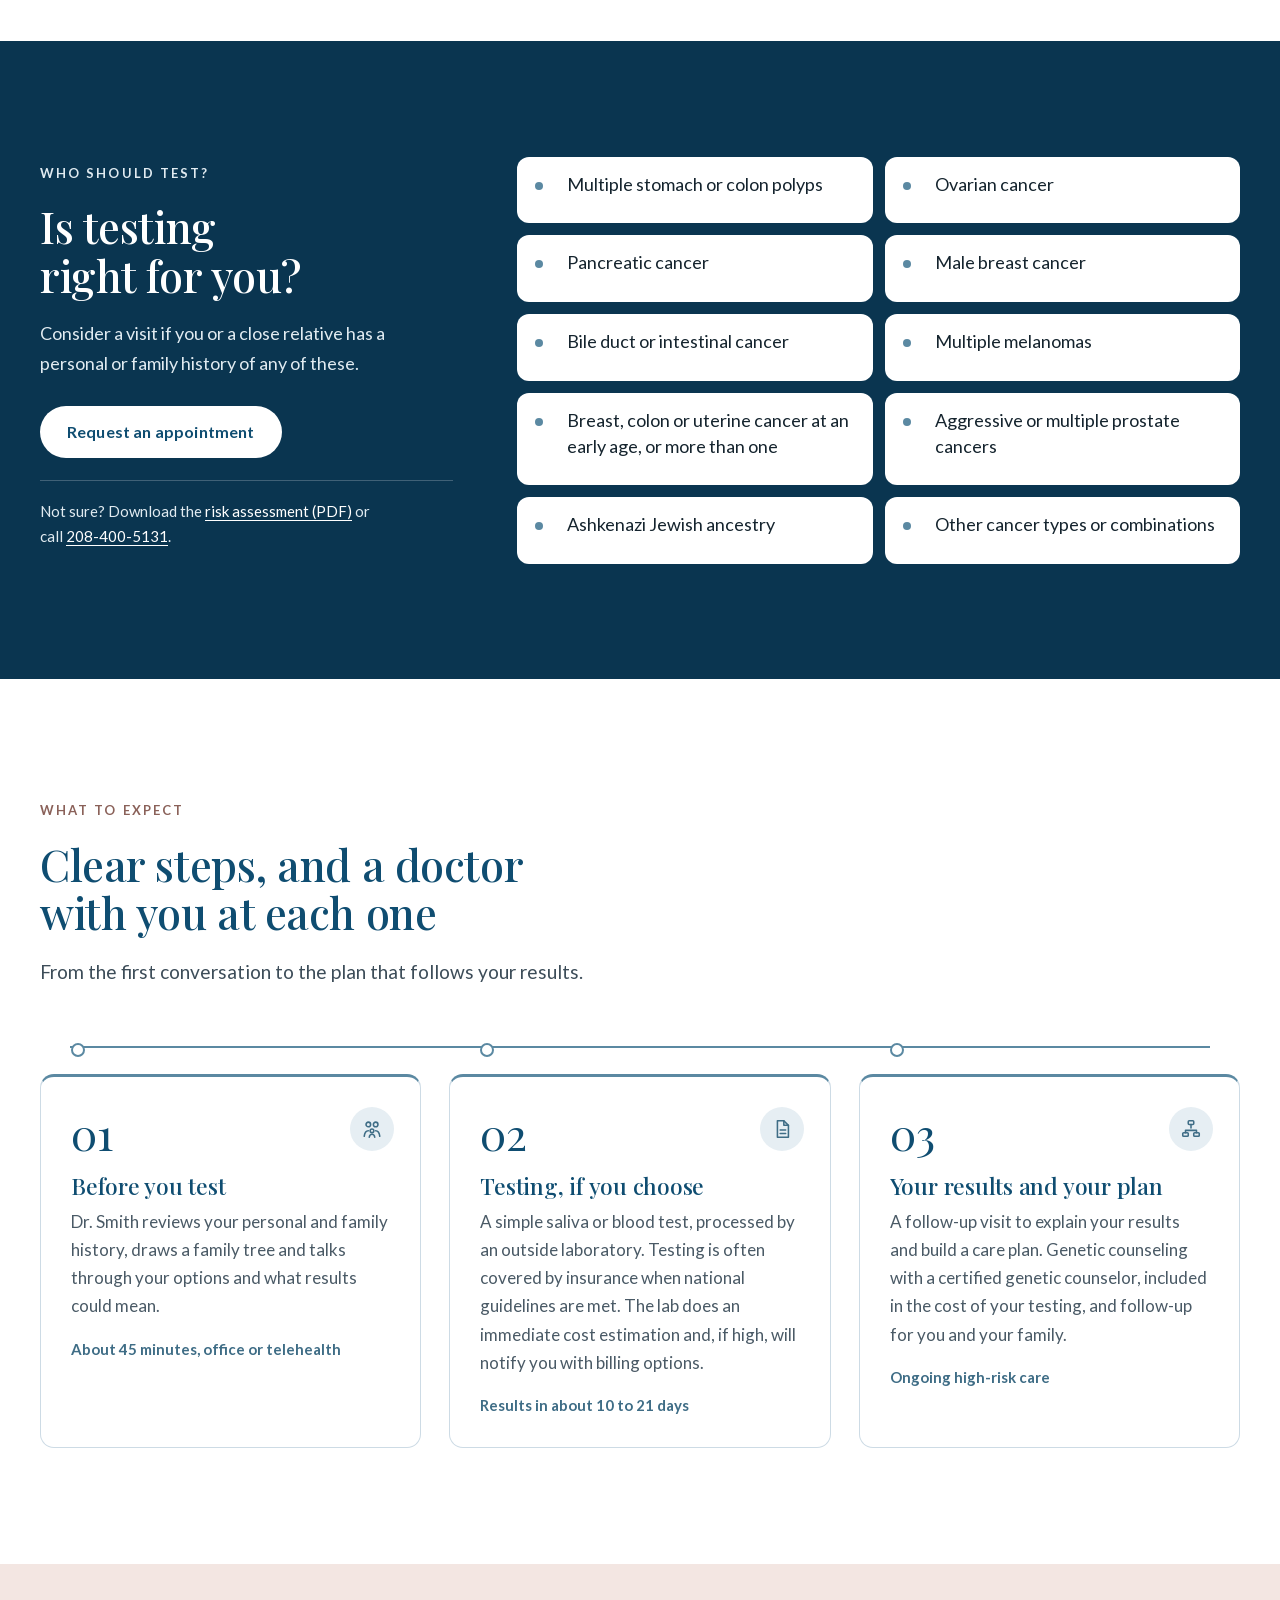
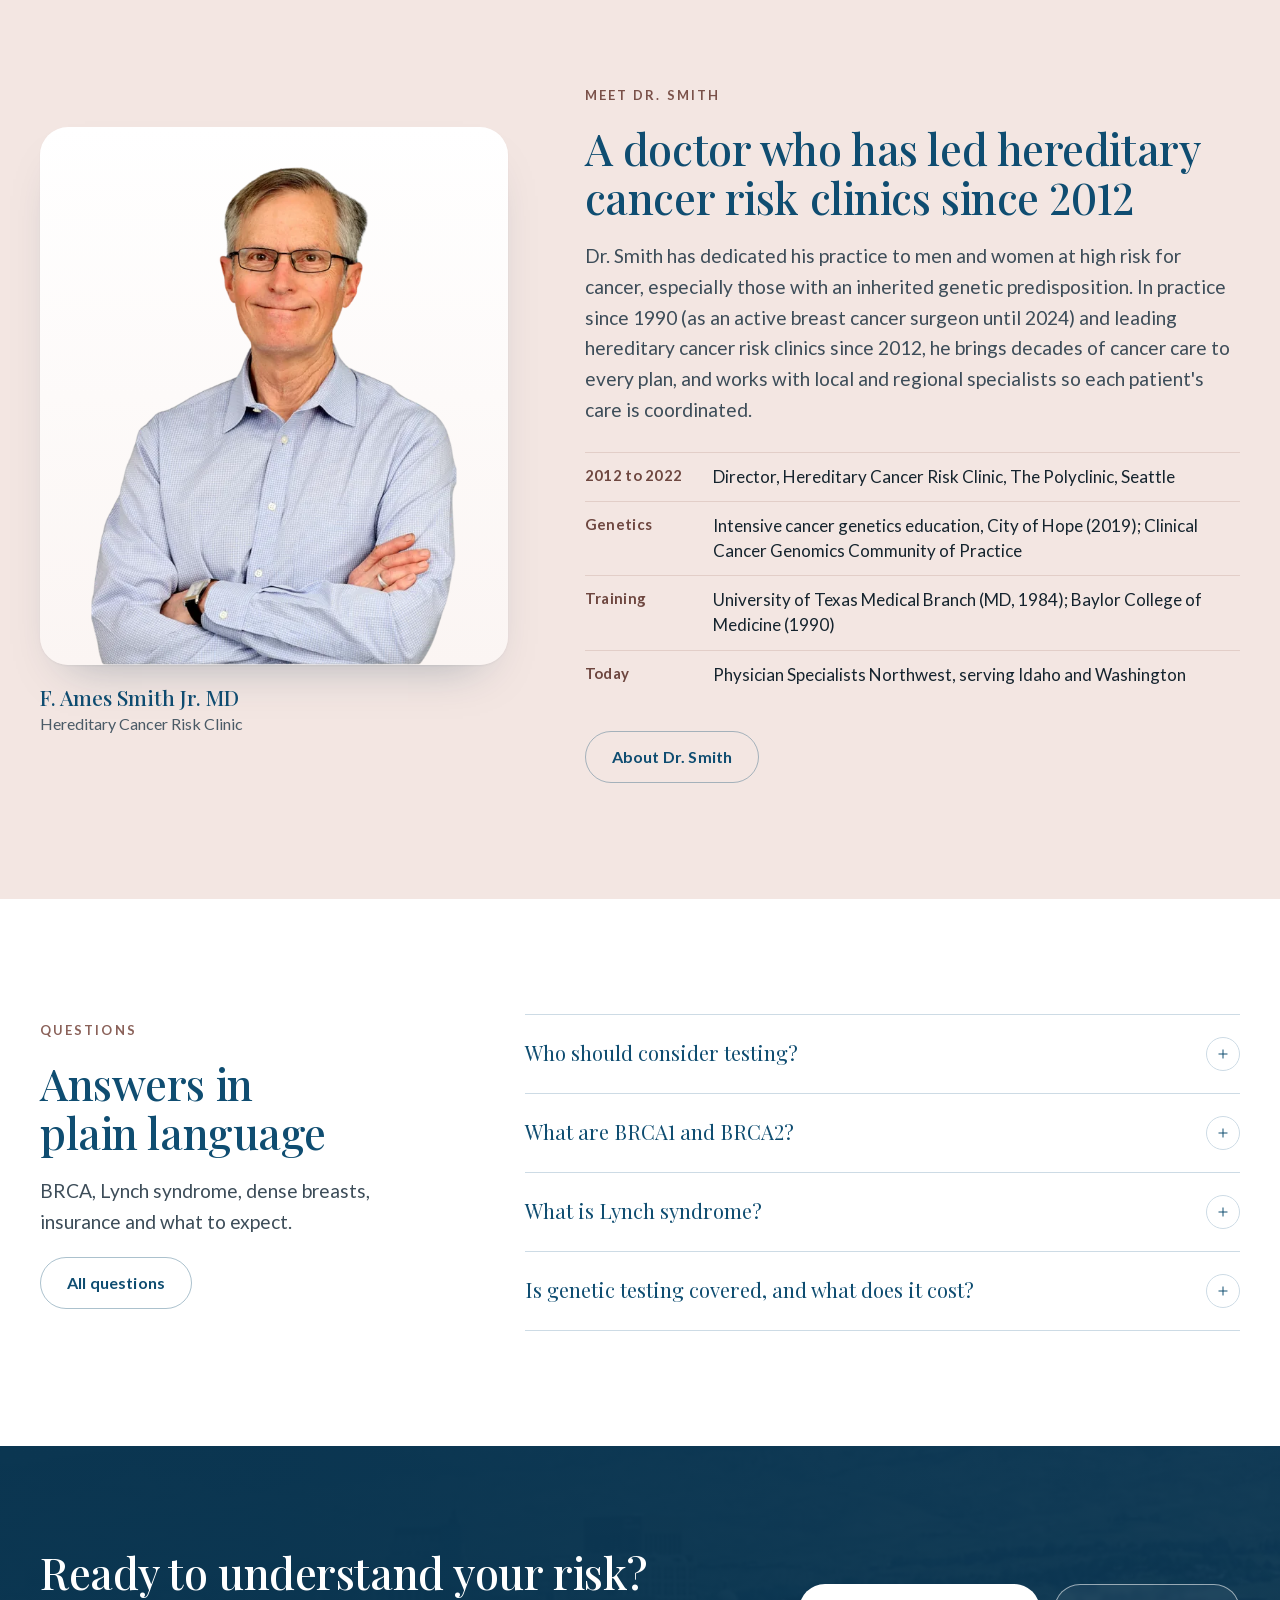
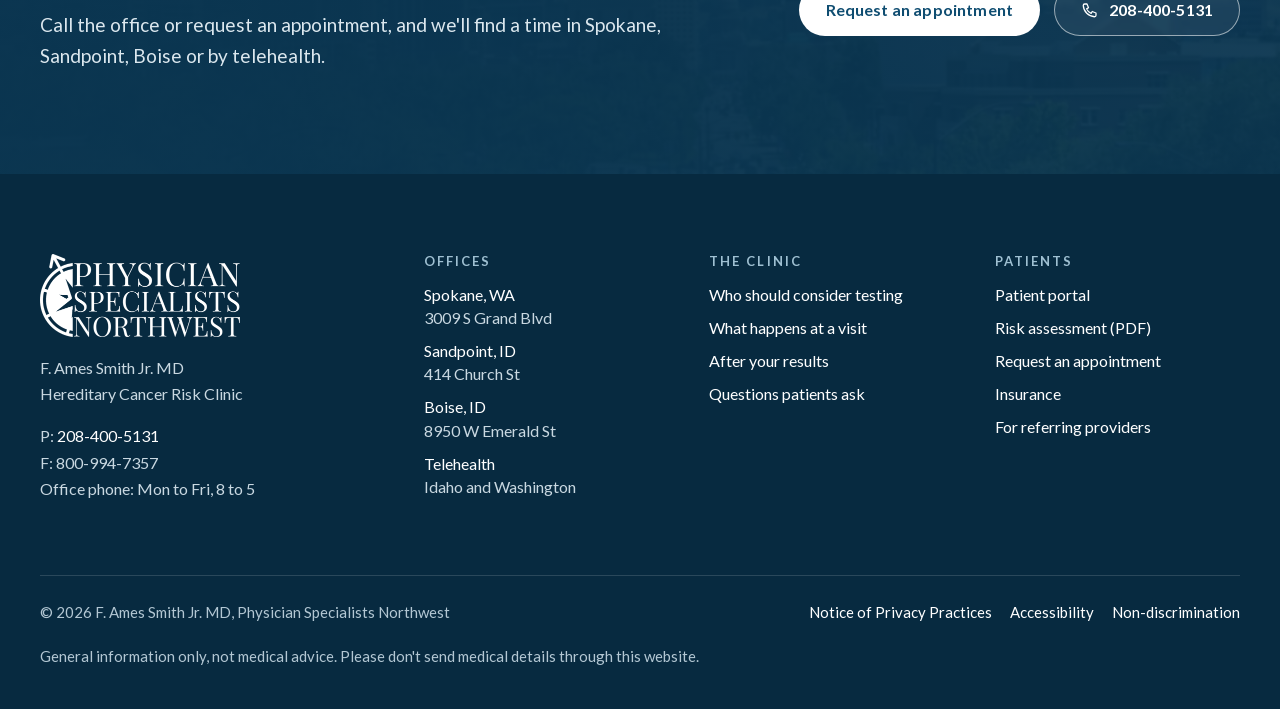
==== commit ea8e1bd7: "PSNW preview: office bar cells top-aligned with the new schedule line" ====
--- a/psnw/index.html
+++ b/psnw/index.html
@@ -17,7 +17,7 @@
 <link rel="icon" href="assets/img/favicon.png" type="image/png">
 <script>addEventListener('pagereveal',function(e){document.documentElement.dataset.vt=e.viewTransition?'1':'0'})</script>
 <script type="speculationrules">{"prerender": [{"where": {"and": [{"selector_matches": "a[href$='.html'], a[href*='.html?'], a[href*='.html#']"}, {"not": {"selector_matches": "a[href^='http'], a[href^='tel:'], a[target]"}}]}, "eagerness": "moderate"}]}</script>
-<link rel="stylesheet" href="assets/css/site.css?v=41207483">
+<link rel="stylesheet" href="assets/css/site.css?v=6aa664b7">
 <script type="application/ld+json">{"@context": "https://schema.org", "@graph": [{"@type": "Physician", "@id": "https://physicianspecialistsnw.com/#dr-smith", "name": "F. Ames Smith Jr., MD", "medicalSpecialty": ["Genetic", "Oncologic"], "telephone": "+1-208-400-5131", "url": "https://physicianspecialistsnw.com/about", "image": "https://physicianspecialistsnw.com/assets/img/dr-smith-700.webp", "alumniOf": [{"@type": "CollegeOrUniversity", "name": "University of Texas Medical Branch at Galveston"}, {"@type": "CollegeOrUniversity", "name": "Baylor College of Medicine"}], "sameAs": ["https://www.healthgrades.com/physician/dr-floyd-smith-yjs8w", "https://doximity.com/pub/floyd-smith-md-17cbc64e", "https://linkedin.com/in/f-ames-smith-jr-md-5452a832", "https://independentdocsid.com/f-ames-smith-jr-md"], "hasCredential": [{"@type": "EducationalOccupationalCredential", "credentialCategory": "degree", "name": "Doctor of Medicine (MD)", "recognizedBy": {"@type": "CollegeOrUniversity", "name": "University of Texas Medical Branch at Galveston"}}, {"@type": "EducationalOccupationalCredential", "credentialCategory": "Board certification", "name": "Board certified, American Board of Surgery", "recognizedBy": {"@type": "Organization", "name": "American Board of Surgery"}}], "worksFor": {"@id": "https://physicianspecialistsnw.com/#org"}}, {"@type": "MedicalClinic", "@id": "https://physicianspecialistsnw.com/locations#spokane", "name": "Hereditary Cancer Risk Clinic, Spokane", "parentOrganization": {"@id": "https://physicianspecialistsnw.com/#org"}, "telephone": "+1-208-400-5131", "faxNumber": "+1-800-994-7357", "address": {"@type": "PostalAddress", "streetAddress": "3009 S Grand Blvd", "addressLocality": "Spokane", "addressRegion": "WA", "postalCode": "99203", "addressCountry": "US"}, "medicalSpecialty": "Genetic", "employee": {"@id": "https://physicianspecialistsnw.com/#dr-smith"}, "isAcceptingNewPatients": true, "openingHoursSpecification": [{"@type": "OpeningHoursSpecification", "dayOfWeek": ["Monday", "Tuesday", "Wednesday", "Thursday", "Friday"], "opens": "08:00", "closes": "17:00", "description": "By appointment."}], "description": "By appointment. Dr. Smith is in the Spokane office: Fridays 8-5 (other weeks). All other days are telehealth. Days in office may change based on travel schedule or other conditions.", "geo": {"@type": "GeoCoordinates", "latitude": 47.627069, "longitude": -117.400809}}, {"@type": "MedicalClinic", "@id": "https://physicianspecialistsnw.com/locations#sandpoint", "name": "Hereditary Cancer Risk Clinic, Sandpoint", "parentOrganization": {"@id": "https://physicianspecialistsnw.com/#org"}, "telephone": "+1-208-400-5131", "faxNumber": "+1-800-994-7357", "address": {"@type": "PostalAddress", "streetAddress": "414 Church St", "addressLocality": "Sandpoint", "addressRegion": "ID", "postalCode": "83864", "addressCountry": "US"}, "medicalSpecialty": "Genetic", "employee": {"@id": "https://physicianspecialistsnw.com/#dr-smith"}, "isAcceptingNewPatients": true, "openingHoursSpecification": [{"@type": "OpeningHoursSpecification", "dayOfWeek": ["Monday", "Tuesday", "Wednesday", "Thursday", "Friday"], "opens": "08:00", "closes": "17:00", "description": "By appointment."}], "description": "By appointment. Dr. Smith is in the Sandpoint office: Tuesdays 8-5 (other weeks). All other days are telehealth. Days in office may change based on travel schedule or other conditions.", "geo": {"@type": "GeoCoordinates", "latitude": 48.2741097, "longitude": -116.5521827}}, {"@type": "MedicalClinic", "@id": "https://physicianspecialistsnw.com/locations#boise", "name": "Hereditary Cancer Risk Clinic, Boise", "parentOrganization": {"@id": "https://physicianspecialistsnw.com/#org"}, "telephone": "+1-208-400-5131", "faxNumber": "+1-800-994-7357", "address": {"@type": "PostalAddress", "streetAddress": "8950 W Emerald St", "addressLocality": "Boise", "addressRegion": "ID", "postalCode": "83704", "addressCountry": "US"}, "medicalSpecialty": "Genetic", "employee": {"@id": "https://physicianspecialistsnw.com/#dr-smith"}, "isAcceptingNewPatients": true, "openingHoursSpecification": [{"@type": "OpeningHoursSpecification", "dayOfWeek": ["Monday", "Tuesday", "Wednesday", "Thursday", "Friday"], "opens": "08:00", "closes": "17:00", "description": "By appointment."}], "description": "By appointment. Dr. Smith is in the Boise office: the second week of every month (based on Sundays), Monday-Friday 8-5. All other days are telehealth. Days in office may change based on travel schedule or other conditions.", "geo": {"@type": "GeoCoordinates", "latitude": 43.6119471, "longitude": -116.2933028}}, {"@type": "MedicalOrganization", "@id": "https://physicianspecialistsnw.com/#org", "name": "Physician Specialists Northwest", "url": "https://physicianspecialistsnw.com/", "logo": "https://assets.cdn.filesafe.space/t2vMjWB3c8cz5rl9CGtm/media/6ad335c3cd7225ed37a53813.webp", "telephone": "+1-208-400-5131", "faxNumber": "+1-800-994-7357"}]}</script>
 </head><body>
 <a class="skip" href="#main">Skip to content</a>
--- a/psnw/assets/css/site.css
+++ b/psnw/assets/css/site.css
@@ -835,3 +835,4 @@
 .sched ul { margin: 0 0 10px; padding-left: 1.2em; font-size: 18px; line-height: 1.6; color: var(--ink); }
 .sched p { margin: 0; color: var(--muted); font-size: 16px; }
 .office .facts b.days { display: block; color: var(--ink); font-weight: 700; margin-bottom: 2px; }
+.hero-dock .dock-item { align-self: stretch; }
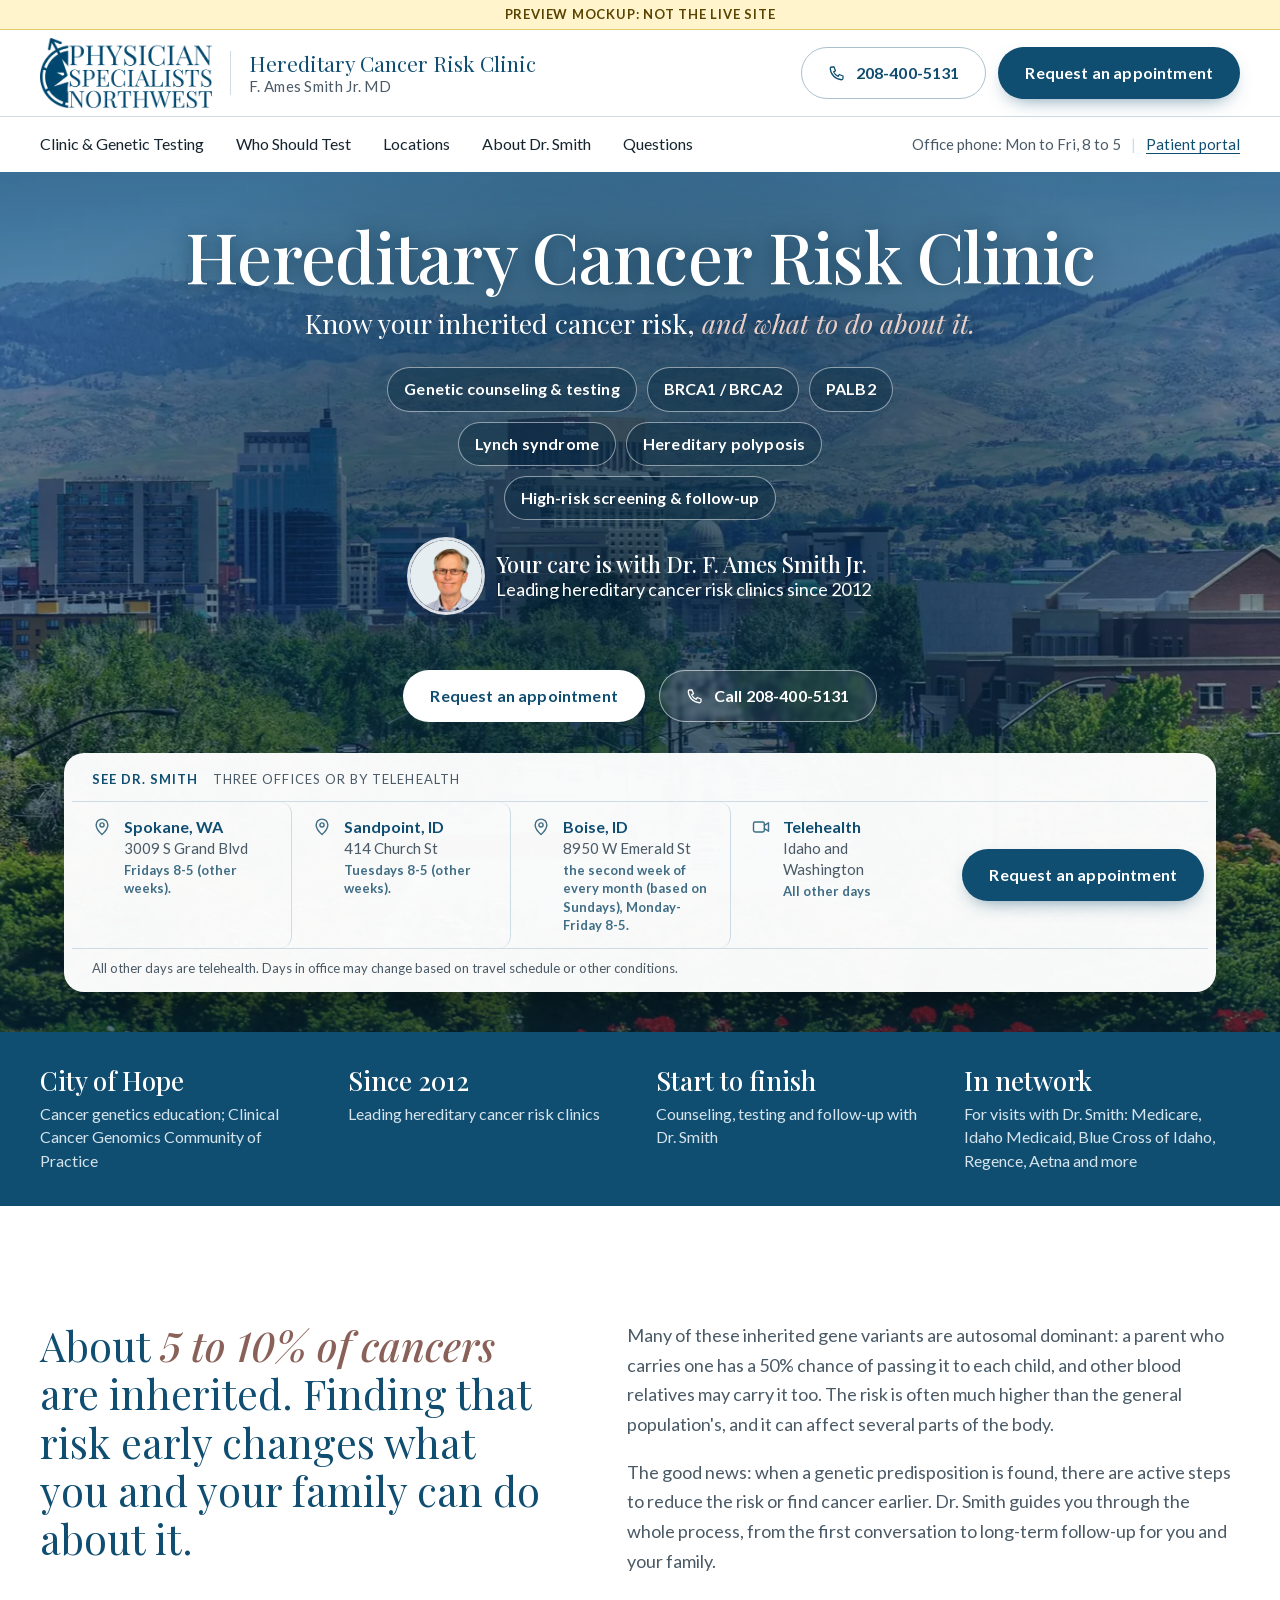
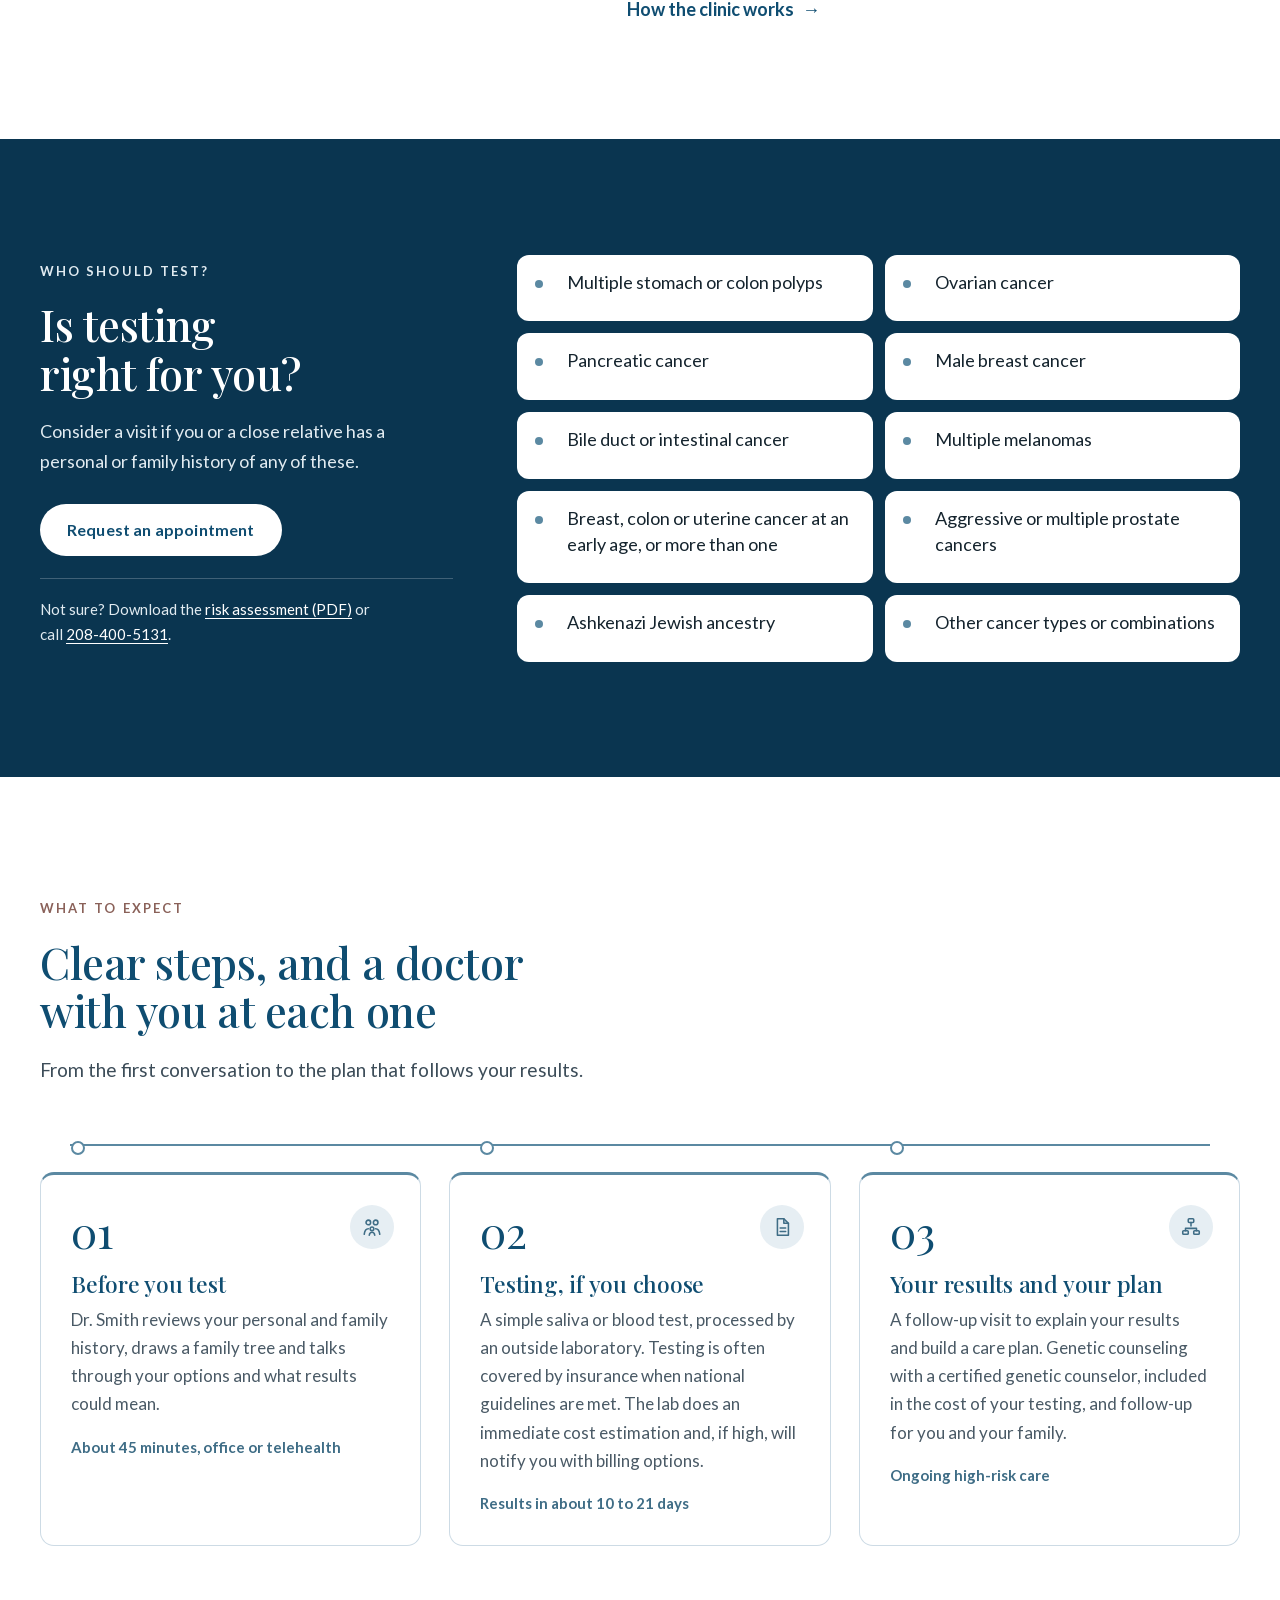
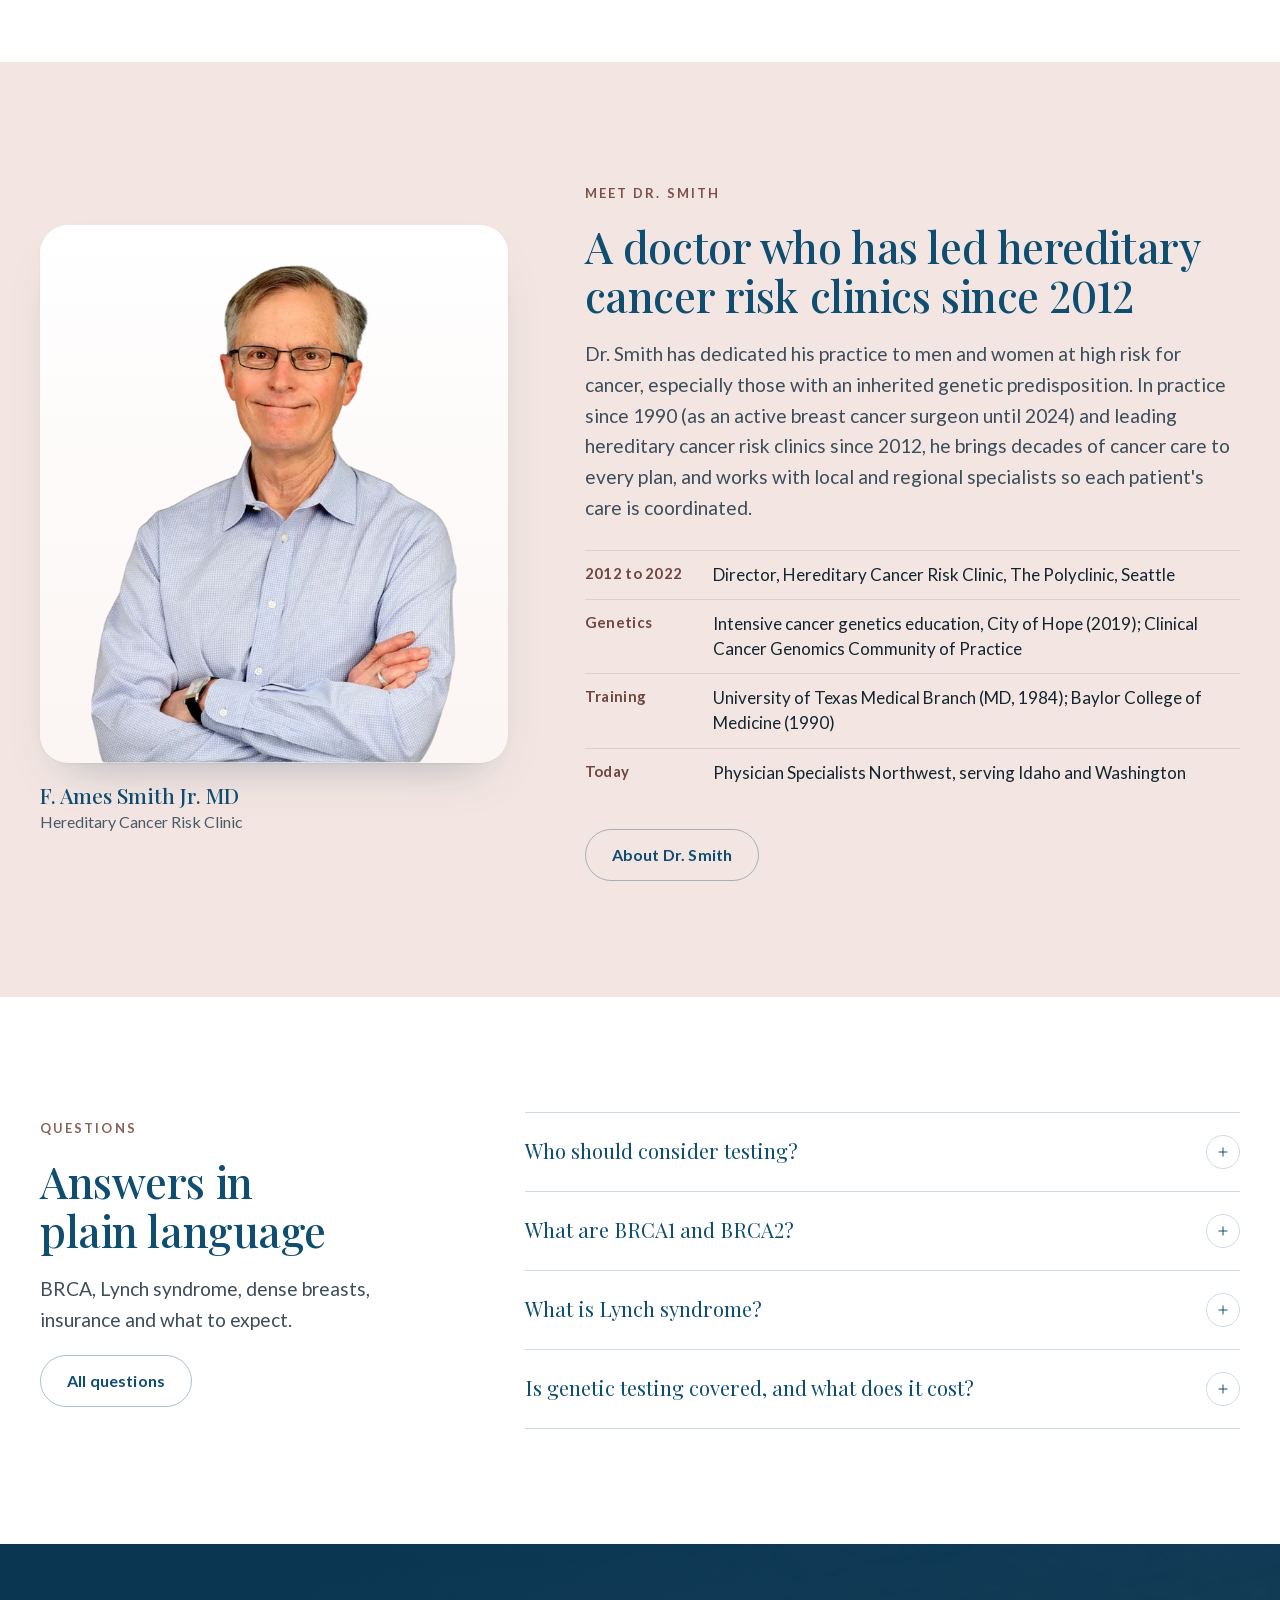
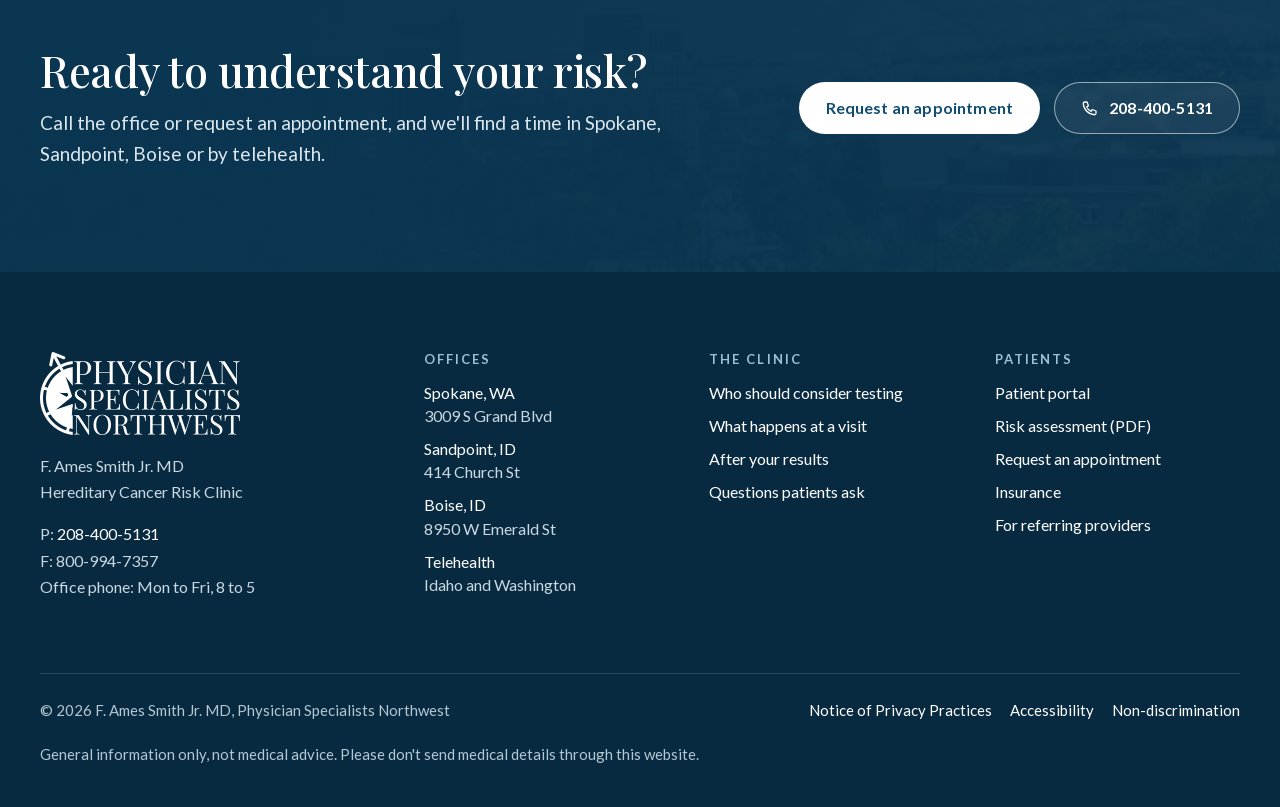
==== commit 93ee7cc5: "PSNW: include full exact office hours and travel caveat in home office bar" ====
--- a/psnw/index.html
+++ b/psnw/index.html
@@ -17,7 +17,7 @@
 <link rel="icon" href="assets/img/favicon.png" type="image/png">
 <script>addEventListener('pagereveal',function(e){document.documentElement.dataset.vt=e.viewTransition?'1':'0'})</script>
 <script type="speculationrules">{"prerender": [{"where": {"and": [{"selector_matches": "a[href$='.html'], a[href*='.html?'], a[href*='.html#']"}, {"not": {"selector_matches": "a[href^='http'], a[href^='tel:'], a[target]"}}]}, "eagerness": "moderate"}]}</script>
-<link rel="stylesheet" href="assets/css/site.css?v=6aa664b7">
+<link rel="stylesheet" href="assets/css/site.css?v=30b60d39">
 <script type="application/ld+json">{"@context": "https://schema.org", "@graph": [{"@type": "Physician", "@id": "https://physicianspecialistsnw.com/#dr-smith", "name": "F. Ames Smith Jr., MD", "medicalSpecialty": ["Genetic", "Oncologic"], "telephone": "+1-208-400-5131", "url": "https://physicianspecialistsnw.com/about", "image": "https://physicianspecialistsnw.com/assets/img/dr-smith-700.webp", "alumniOf": [{"@type": "CollegeOrUniversity", "name": "University of Texas Medical Branch at Galveston"}, {"@type": "CollegeOrUniversity", "name": "Baylor College of Medicine"}], "sameAs": ["https://www.healthgrades.com/physician/dr-floyd-smith-yjs8w", "https://doximity.com/pub/floyd-smith-md-17cbc64e", "https://linkedin.com/in/f-ames-smith-jr-md-5452a832", "https://independentdocsid.com/f-ames-smith-jr-md"], "hasCredential": [{"@type": "EducationalOccupationalCredential", "credentialCategory": "degree", "name": "Doctor of Medicine (MD)", "recognizedBy": {"@type": "CollegeOrUniversity", "name": "University of Texas Medical Branch at Galveston"}}, {"@type": "EducationalOccupationalCredential", "credentialCategory": "Board certification", "name": "Board certified, American Board of Surgery", "recognizedBy": {"@type": "Organization", "name": "American Board of Surgery"}}], "worksFor": {"@id": "https://physicianspecialistsnw.com/#org"}}, {"@type": "MedicalClinic", "@id": "https://physicianspecialistsnw.com/locations#spokane", "name": "Hereditary Cancer Risk Clinic, Spokane", "parentOrganization": {"@id": "https://physicianspecialistsnw.com/#org"}, "telephone": "+1-208-400-5131", "faxNumber": "+1-800-994-7357", "address": {"@type": "PostalAddress", "streetAddress": "3009 S Grand Blvd", "addressLocality": "Spokane", "addressRegion": "WA", "postalCode": "99203", "addressCountry": "US"}, "medicalSpecialty": "Genetic", "employee": {"@id": "https://physicianspecialistsnw.com/#dr-smith"}, "isAcceptingNewPatients": true, "openingHoursSpecification": [{"@type": "OpeningHoursSpecification", "dayOfWeek": ["Monday", "Tuesday", "Wednesday", "Thursday", "Friday"], "opens": "08:00", "closes": "17:00", "description": "By appointment."}], "description": "By appointment. Dr. Smith is in the Spokane office: Fridays 8-5 (other weeks). All other days are telehealth. Days in office may change based on travel schedule or other conditions.", "geo": {"@type": "GeoCoordinates", "latitude": 47.627069, "longitude": -117.400809}}, {"@type": "MedicalClinic", "@id": "https://physicianspecialistsnw.com/locations#sandpoint", "name": "Hereditary Cancer Risk Clinic, Sandpoint", "parentOrganization": {"@id": "https://physicianspecialistsnw.com/#org"}, "telephone": "+1-208-400-5131", "faxNumber": "+1-800-994-7357", "address": {"@type": "PostalAddress", "streetAddress": "414 Church St", "addressLocality": "Sandpoint", "addressRegion": "ID", "postalCode": "83864", "addressCountry": "US"}, "medicalSpecialty": "Genetic", "employee": {"@id": "https://physicianspecialistsnw.com/#dr-smith"}, "isAcceptingNewPatients": true, "openingHoursSpecification": [{"@type": "OpeningHoursSpecification", "dayOfWeek": ["Monday", "Tuesday", "Wednesday", "Thursday", "Friday"], "opens": "08:00", "closes": "17:00", "description": "By appointment."}], "description": "By appointment. Dr. Smith is in the Sandpoint office: Tuesdays 8-5 (other weeks). All other days are telehealth. Days in office may change based on travel schedule or other conditions.", "geo": {"@type": "GeoCoordinates", "latitude": 48.2741097, "longitude": -116.5521827}}, {"@type": "MedicalClinic", "@id": "https://physicianspecialistsnw.com/locations#boise", "name": "Hereditary Cancer Risk Clinic, Boise", "parentOrganization": {"@id": "https://physicianspecialistsnw.com/#org"}, "telephone": "+1-208-400-5131", "faxNumber": "+1-800-994-7357", "address": {"@type": "PostalAddress", "streetAddress": "8950 W Emerald St", "addressLocality": "Boise", "addressRegion": "ID", "postalCode": "83704", "addressCountry": "US"}, "medicalSpecialty": "Genetic", "employee": {"@id": "https://physicianspecialistsnw.com/#dr-smith"}, "isAcceptingNewPatients": true, "openingHoursSpecification": [{"@type": "OpeningHoursSpecification", "dayOfWeek": ["Monday", "Tuesday", "Wednesday", "Thursday", "Friday"], "opens": "08:00", "closes": "17:00", "description": "By appointment."}], "description": "By appointment. Dr. Smith is in the Boise office: the second week of every month (based on Sundays), Monday-Friday 8-5. All other days are telehealth. Days in office may change based on travel schedule or other conditions.", "geo": {"@type": "GeoCoordinates", "latitude": 43.6119471, "longitude": -116.2933028}}, {"@type": "MedicalOrganization", "@id": "https://physicianspecialistsnw.com/#org", "name": "Physician Specialists Northwest", "url": "https://physicianspecialistsnw.com/", "logo": "https://assets.cdn.filesafe.space/t2vMjWB3c8cz5rl9CGtm/media/6ad335c3cd7225ed37a53813.webp", "telephone": "+1-208-400-5131", "faxNumber": "+1-800-994-7357"}]}</script>
 </head><body>
 <a class="skip" href="#main">Skip to content</a>
@@ -46,9 +46,10 @@
   </div>
   <div class="hero-dock reveal d2" role="region" aria-label="Where Dr. Smith sees patients">
     <p class="dock-label"><b>See Dr. Smith</b><span>Three offices or by telehealth</span></p>
-    <a class="dock-item" href="locations.html#spokane"><svg class="" viewBox="0 0 24 24" fill="none" stroke="currentColor" stroke-width="1.7" stroke-linecap="round" stroke-linejoin="round" aria-hidden="true"><path d="M12 21s-7-6.2-7-11.5A7 7 0 0 1 19 9.5C19 14.8 12 21 12 21z"/><circle cx="12" cy="9.5" r="2.5"/></svg><span><b>Spokane, WA</b>3009 S Grand Blvd<small class="dock-days">Fridays (other weeks)</small></span></a><a class="dock-item" href="locations.html#sandpoint"><svg class="" viewBox="0 0 24 24" fill="none" stroke="currentColor" stroke-width="1.7" stroke-linecap="round" stroke-linejoin="round" aria-hidden="true"><path d="M12 21s-7-6.2-7-11.5A7 7 0 0 1 19 9.5C19 14.8 12 21 12 21z"/><circle cx="12" cy="9.5" r="2.5"/></svg><span><b>Sandpoint, ID</b>414 Church St<small class="dock-days">Tuesdays (other weeks)</small></span></a><a class="dock-item" href="locations.html#boise"><svg class="" viewBox="0 0 24 24" fill="none" stroke="currentColor" stroke-width="1.7" stroke-linecap="round" stroke-linejoin="round" aria-hidden="true"><path d="M12 21s-7-6.2-7-11.5A7 7 0 0 1 19 9.5C19 14.8 12 21 12 21z"/><circle cx="12" cy="9.5" r="2.5"/></svg><span><b>Boise, ID</b>8950 W Emerald St<small class="dock-days">Second week of every month</small></span></a>
+    <a class="dock-item" href="locations.html#spokane"><svg class="" viewBox="0 0 24 24" fill="none" stroke="currentColor" stroke-width="1.7" stroke-linecap="round" stroke-linejoin="round" aria-hidden="true"><path d="M12 21s-7-6.2-7-11.5A7 7 0 0 1 19 9.5C19 14.8 12 21 12 21z"/><circle cx="12" cy="9.5" r="2.5"/></svg><span><b>Spokane, WA</b>3009 S Grand Blvd<small class="dock-days">Fridays 8-5 (other weeks).</small></span></a><a class="dock-item" href="locations.html#sandpoint"><svg class="" viewBox="0 0 24 24" fill="none" stroke="currentColor" stroke-width="1.7" stroke-linecap="round" stroke-linejoin="round" aria-hidden="true"><path d="M12 21s-7-6.2-7-11.5A7 7 0 0 1 19 9.5C19 14.8 12 21 12 21z"/><circle cx="12" cy="9.5" r="2.5"/></svg><span><b>Sandpoint, ID</b>414 Church St<small class="dock-days">Tuesdays 8-5 (other weeks).</small></span></a><a class="dock-item" href="locations.html#boise"><svg class="" viewBox="0 0 24 24" fill="none" stroke="currentColor" stroke-width="1.7" stroke-linecap="round" stroke-linejoin="round" aria-hidden="true"><path d="M12 21s-7-6.2-7-11.5A7 7 0 0 1 19 9.5C19 14.8 12 21 12 21z"/><circle cx="12" cy="9.5" r="2.5"/></svg><span><b>Boise, ID</b>8950 W Emerald St<small class="dock-days">the second week of every month (based on Sundays), Monday-Friday 8-5.</small></span></a>
     <a class="dock-item" href="locations.html#telehealth"><svg class="" viewBox="0 0 24 24" fill="none" stroke="currentColor" stroke-width="1.7" stroke-linecap="round" stroke-linejoin="round" aria-hidden="true"><rect x="3" y="6" width="13" height="12" rx="2"/><path d="m16 10 5-3v10l-5-3"/></svg><span><b>Telehealth</b>Idaho and Washington<small class="dock-days">All other days</small></span></a>
     <a class="btn btn-primary" href="request.html">Request an appointment</a>
+    <p class="dock-note">All other days are telehealth. Days in office may change based on travel schedule or other conditions.</p>
   </div>
 </section>
 <section class="cred-strip" aria-label="Why patients choose the clinic"><div class="wrap"><ul>
--- a/psnw/assets/css/site.css
+++ b/psnw/assets/css/site.css
@@ -836,3 +836,6 @@
 .sched p { margin: 0; color: var(--muted); font-size: 16px; }
 .office .facts b.days { display: block; color: var(--ink); font-weight: 700; margin-bottom: 2px; }
 .hero-dock .dock-item { align-self: stretch; }
+.dock-note { grid-column: 1 / -1; margin: 0; padding: 10px 20px 6px; border-top: 1px solid var(--line); font-size: 13px; line-height: 1.5; color: var(--muted); }
+@media (min-width: 1025px) { .hero-b .hero-inner { padding-bottom: 310px; } }
+@media (max-width: 1024px) { .dock-note { margin-top: 8px; } }
